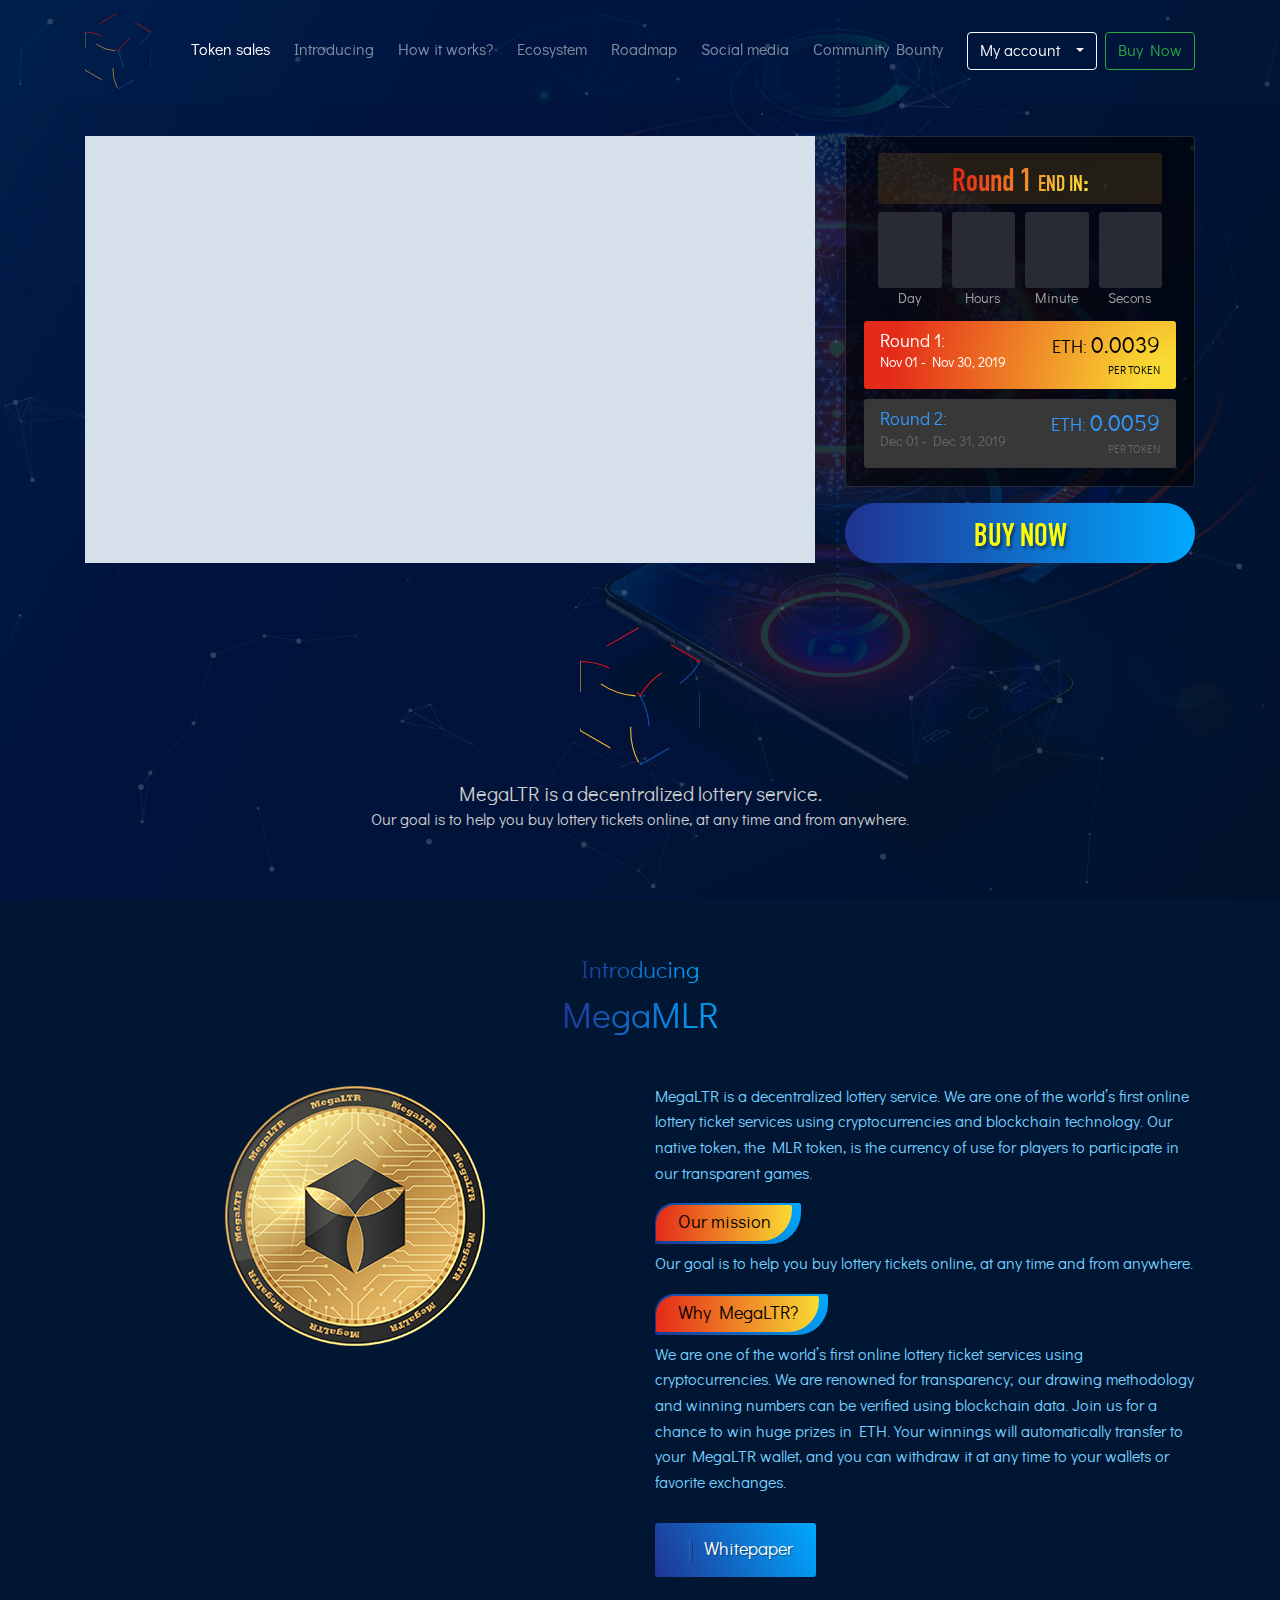
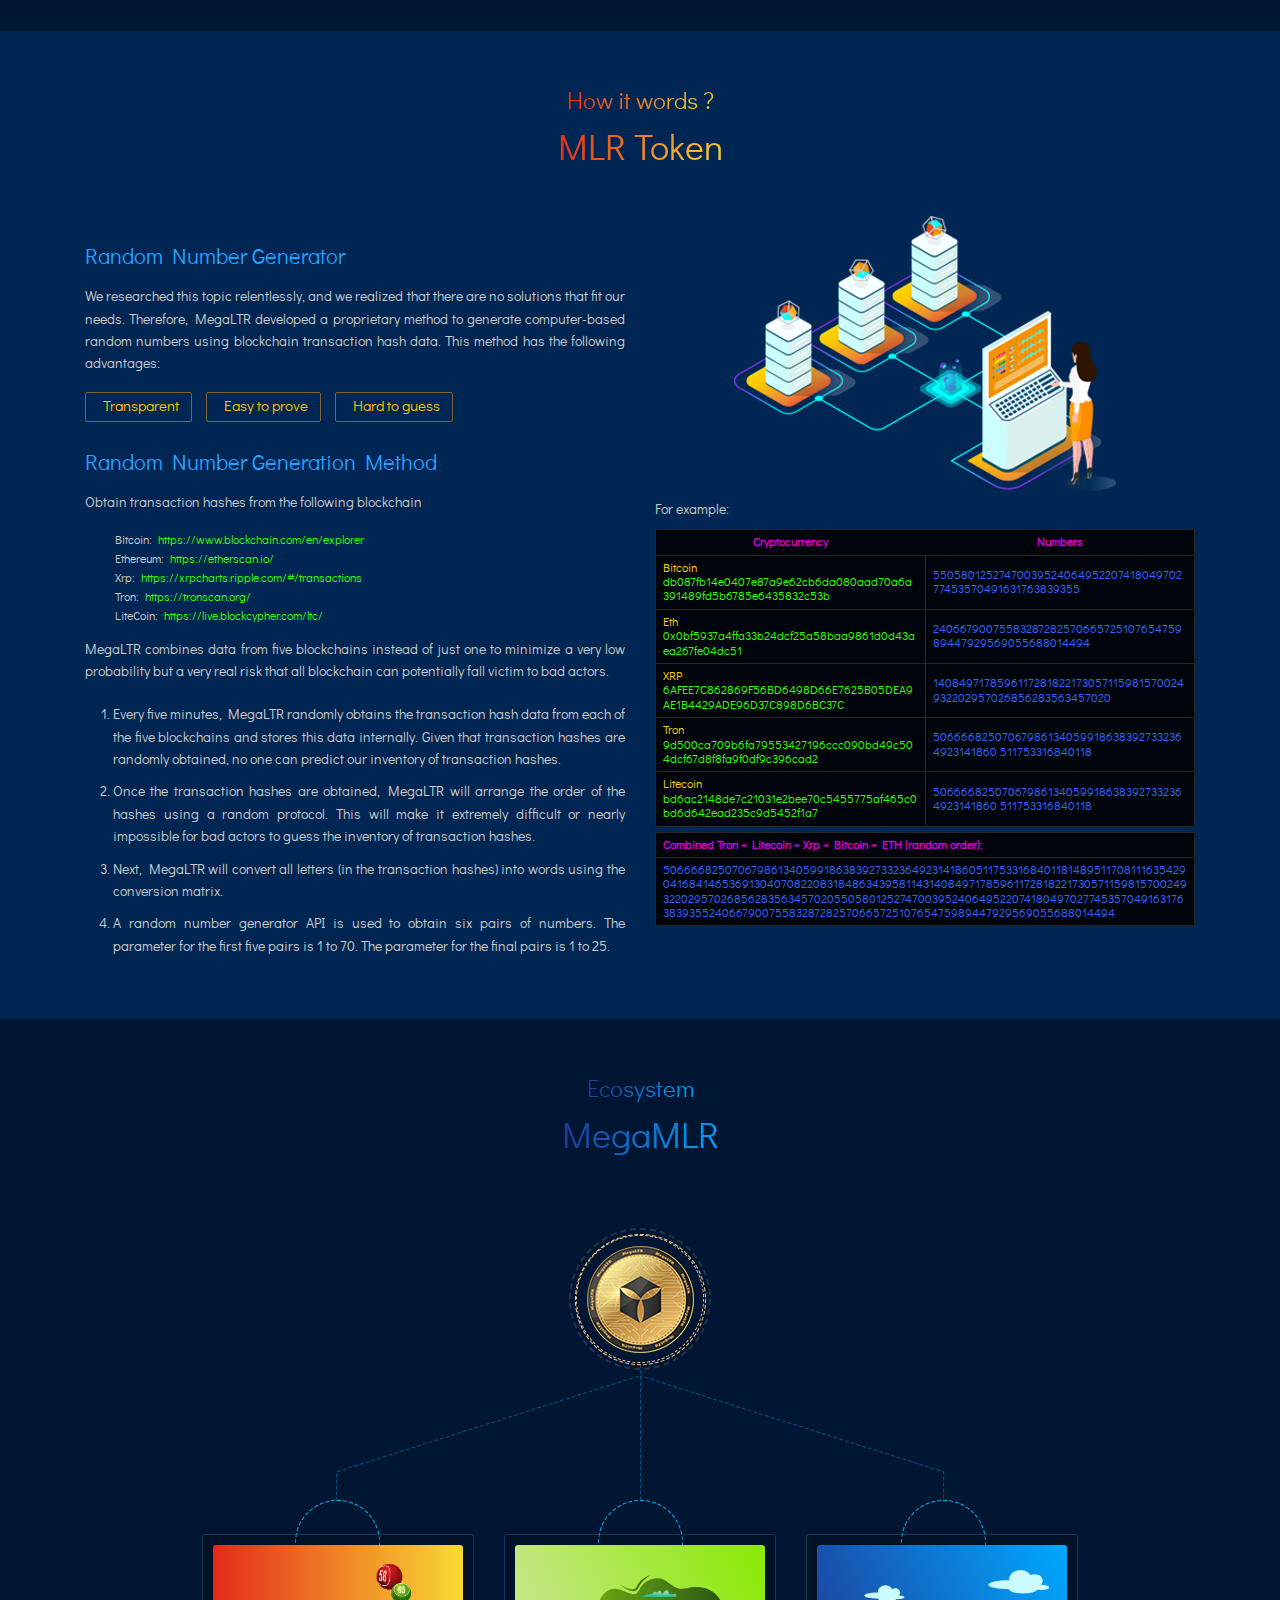
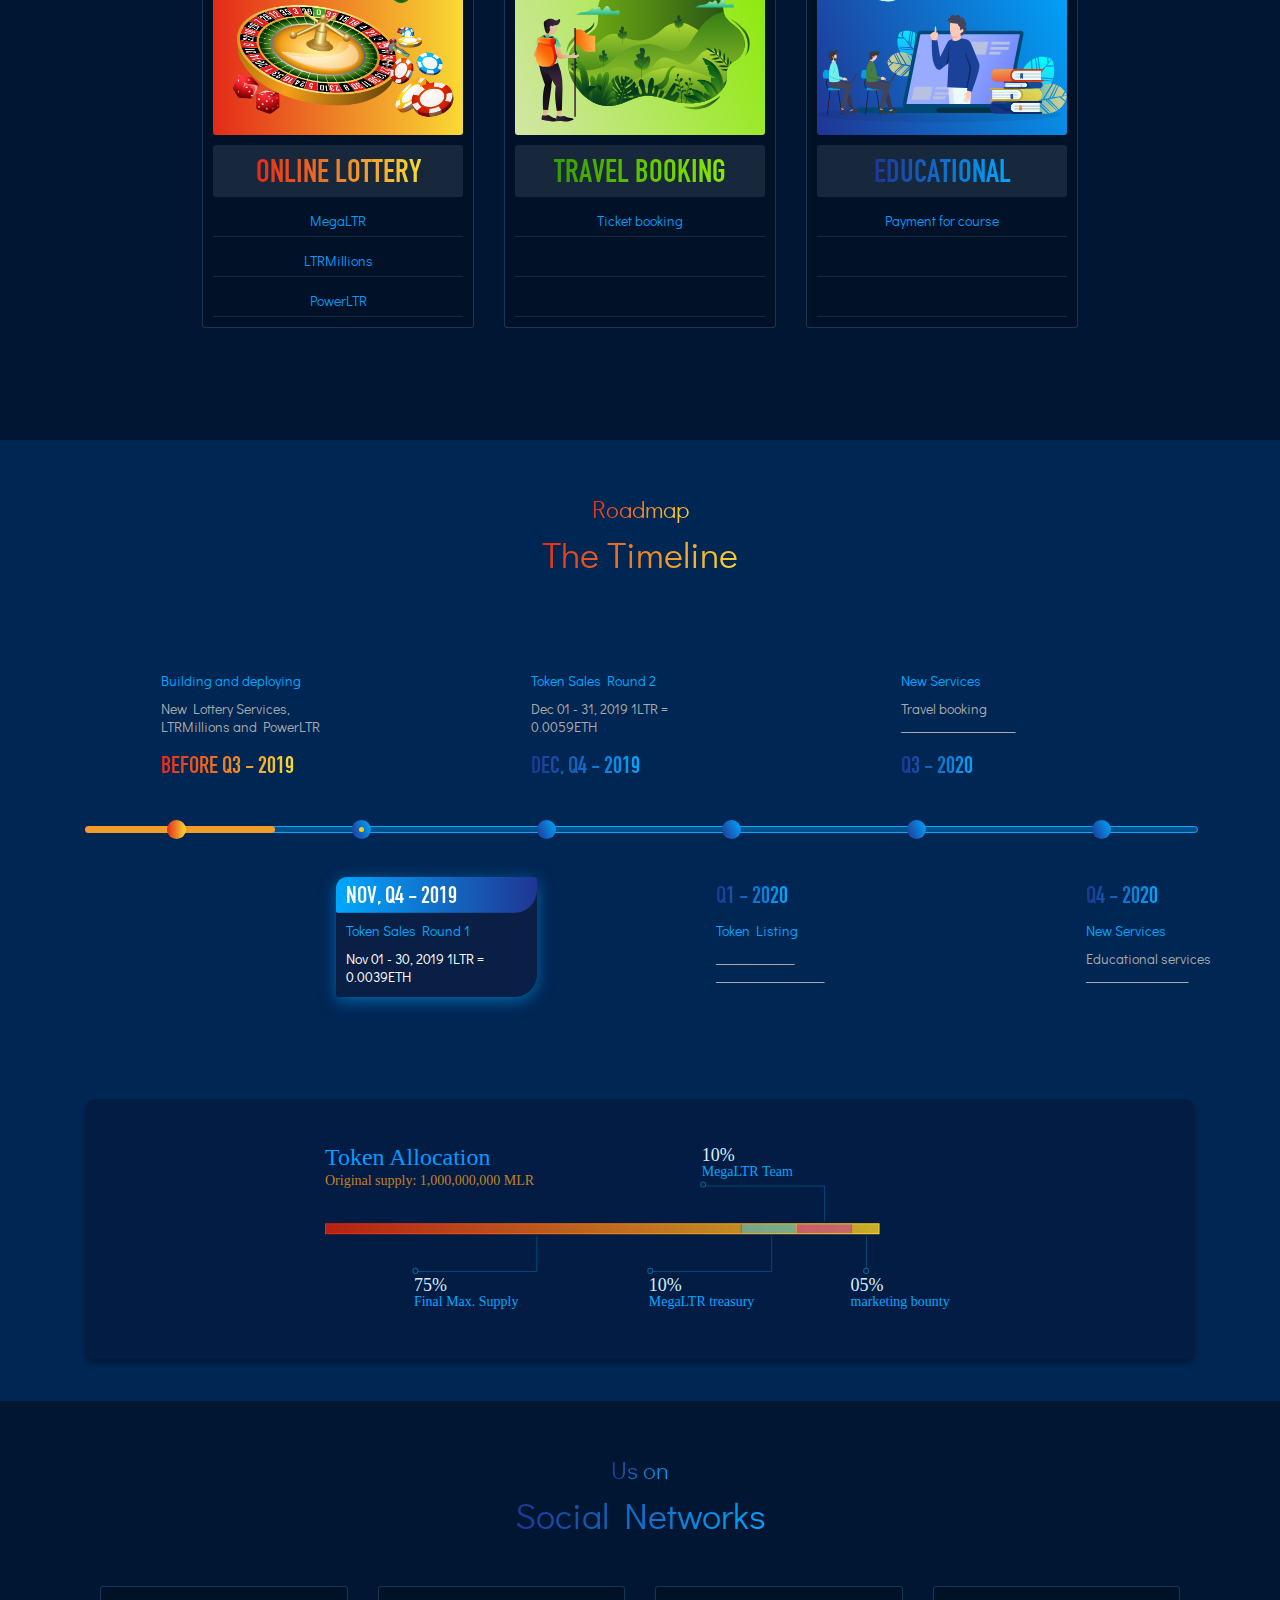
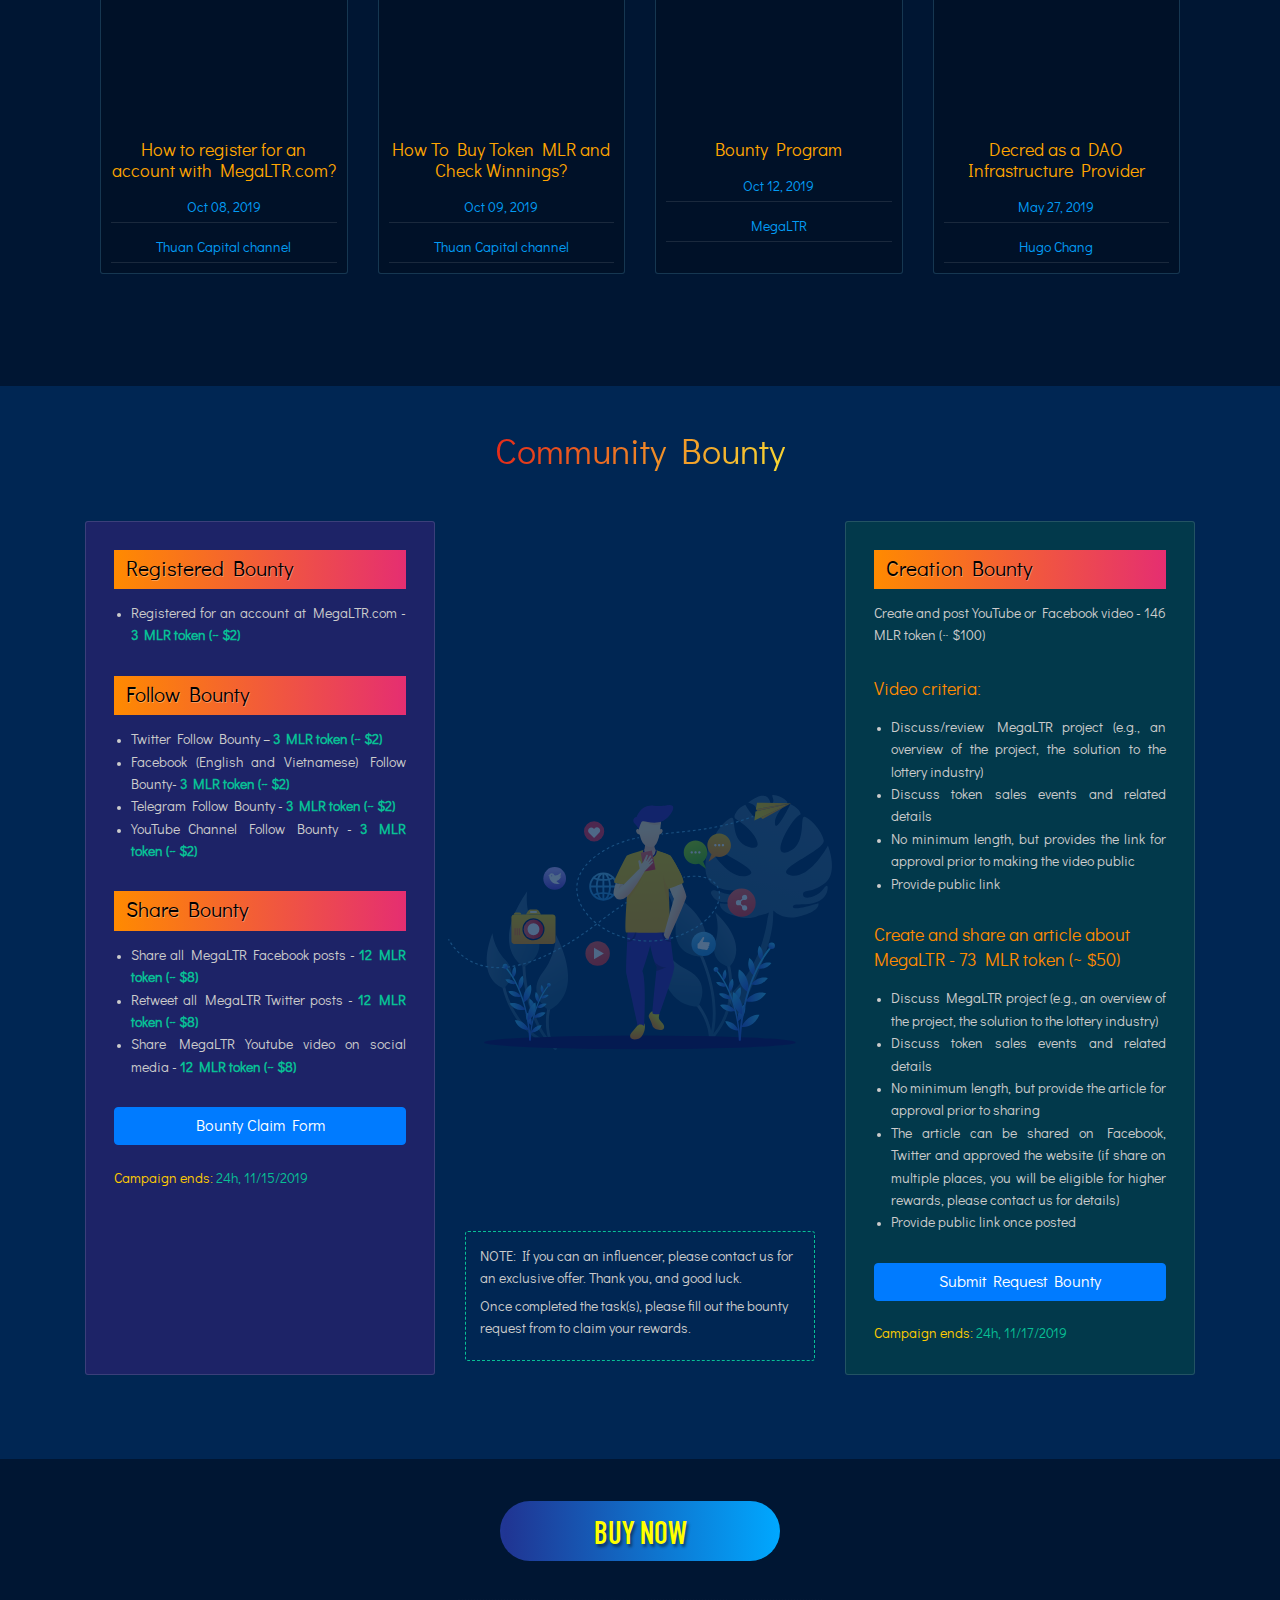
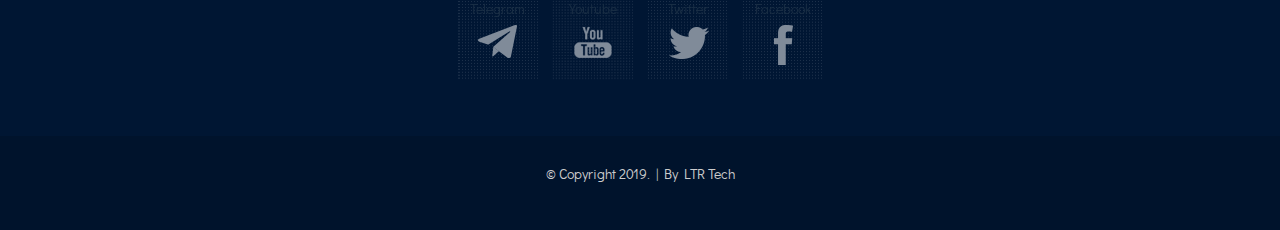
==== index.html @ b5d149dc "add Community Bounty section" ====
<!doctype html>
<html lang="en">
<head>
    <meta charset="utf-8">
    <meta name="viewport" content="width=device-width, initial-scale=1, shrink-to-fit=no">
    <meta name="description" content="">
    <meta name="author" content="Mark Otto, Jacob Thornton, and Bootstrap contributors">
    <title>MegaLTR is a decentralized lottery service</title>
    <!-- Bootstrap core CSS -->
    <link href="./asset/bootstrap/css/bootstrap.min.css" rel="stylesheet">
    <link rel="stylesheet" href="https://cdn.linearicons.com/free/1.0.0/icon-font.min.css">
    <link href="./css/style.css" rel="stylesheet">
</head>
<body>
<nav class="navbar navbar-expand-md navbar-dark fixed-top bg-nav-customer">
    <div class="container">
        <a class="navbar-brand" href="/"><img src="./img/MLR.svg" width="66px" alt="logo mlr"></a>
        <button class="navbar-toggler" type="button" data-toggle="collapse" data-target="#navbarCollapse"
                aria-controls="navbarCollapse" aria-expanded="false" aria-label="Toggle navigation">
            <span class="navbar-toggler-icon"></span>
        </button>
        <div class="collapse navbar-collapse" id="navbarCollapse">
            <ul class="navbar-nav mx-auto">
                <li class="nav-item active">
                    <a class="nav-link" href="#neo1">Token sales</a>
                </li>
                <li class="nav-item">
                    <a class="nav-link" href="#neo2">Introducing</a>
                </li>
                <li class="nav-item">
                    <a class="nav-link" href="#neo3">How it works?</a>
                </li>
                <li class="nav-item">
                    <a class="nav-link" href="#neo4">Ecosystem</a>
                </li>
                <li class="nav-item">
                    <a class="nav-link" href="#neo5">Roadmap</a>
                </li>
                <li class="nav-item">
                    <a class="nav-link" href="#neo6">Social media</a>
                </li>
                <li class="nav-item">
                    <a class="nav-link" href="#neo7">Community Bounty</a>
                </li>
            </ul>
            <div class="form-inline mt-2 mt-md-0">
                <div class="btn-group">
                    <button type="button" class="btn btn-outline-light dropdown-toggle" data-toggle="dropdown"
                            data-display="static" aria-haspopup="true" aria-expanded="false">
                        <span>My account</span><span class="lnr lnr-user ml-2"></span>
                    </button>
                    <div class="dropdown-menu dropdown-menu-lg-right">
                        <a href="#" class="dropdown-item">Withdraw MLR</a>
                        <a href="#" class="dropdown-item">Withdraw ETH</a>
                        <a href="#" class="dropdown-item">My wallet</a>
                        <a href="#" class="dropdown-item">History</a>
                        <a href="#" class="dropdown-item">Reset password</a>
                        <a href="#" class="dropdown-item"><span class="lnr lnr-exit mr-2"></span>Logout</a>
                    </div>
                </div>
                <a class="btn btn-outline-success my-2 my-sm-0 ml-2" href="#">Buy Now</a>
            </div>
        </div>
    </div>
</nav>

<section class="section-main sec-1" id="neo1">
    <div id="particles-js"
         style="display:block; opacity:0.2; position:absolute; top:0; left:0; right:0; bottom:0;width: 100%; height: 100%;">
        <canvas class="particles-js-canvas-el" style="width: 100%; height: 100%;"></canvas>
    </div>
    <div class="container">
        <div class="row">
            <div class="col-12 col-sm-12 col-md-6 col-xl-8">
                <div class="video_play_wrapper">
                    <div class="video_play" id="video_play">
                        <iframe width="100%" height="100%"
                                src="https://www.youtube.com/embed/QaZCP3Sj1Gw?showinfo=0&amp;modestbranding=1&amp;rel=0&amp;disablekb=1&amp;iv_load_policy=3&amp;cc_load_policy=1&amp;autoplay=0&amp;start=0&amp;loop=0&amp;autohide=1"
                                frameborder="0" allowfullscreen="allowfullscreen"></iframe>
                    </div>
                </div>
            </div>
            <div class="col-12 col-sm-12 col-md-6 col-xl-4">
                <div class="countdown-wrap box-br-3 p-2">
                    <div class="mx-4" id="countdown-timeout">
                        <div class="my-2 title-cd text-center box-br-3">
                            <span>Round 1 <small>END IN</small>:</span>
                        </div>
                        <div class="my-2 calendar-wrap">
                            <div>
                                <label><span id="calendar1"></span></label>
                                <span>Day</span>
                            </div>
                            <div>
                                <label><span id="calendar2"></span></label>
                                <span>Hours</span>
                            </div>
                            <div>
                                <label><span id="calendar3"></span></label>
                                <span>Minute</span>
                            </div>
                            <div>
                                <label><span id="calendar4"></span></label>
                                <span>Secons</span>
                            </div>
                        </div>
                    </div>
                    <div class="bit-round bit-round-current">
                        <div class="col">
                            <div>Round 1:</div>
                            <span>Nov 01 - Nov 30, 2019</span>
                        </div>
                        <div class="col text-right">
                            <div>ETH: <big>0.0039</big></div>
                            <small>PER TOKEN</small>
                        </div>
                    </div>
                    <div class="bit-round">
                        <div class="col">
                            <div>Round 2:</div>
                            <span>Dec 01 - Dec 31, 2019</span>
                        </div>
                        <div class="col text-right">
                            <div>ETH: <big>0.0059</big></div>
                            <small>PER TOKEN</small>
                        </div>
                    </div>
                </div>
                <div class="mt-3">
                    <a class="btn-buy-now" href="#"><span>Buy now</span></a>
                </div>
            </div>
        </div>
        <div class="text-center mt-5">
            <img class="my-3" src="./img/MLR-coin.svg" width="120" alt="logo megaLTR">
            <h5>MegaLTR is a decentralized lottery service. </h5>
            <h6>Our goal is to help you buy lottery tickets online, at any time and from anywhere.</h6>
        </div>
    </div>
</section>
<section class="section-main sec-2" id="neo2">
    <div class="container">
        <div class="section-head">
            <h2>
                <small>Introducing</small>
                <br><span>MegaMLR</span></h2>
        </div>
        <div class="row">
            <div class="col-md-6 text-center">
                <img class="tiktoc" src="./img/currency-mlr.png" alt="currency megaltr">
            </div>
            <div class="col-md-6">
                <div class="paragraph">
                    <p>MegaLTR is a decentralized lottery service. We are one of the world’s first online lottery ticket
                        services using cryptocurrencies and blockchain technology. Our native token, the MLR token, is
                        the currency of use for players to participate in our transparent games.</p>
                    <h4 class="title-style"><label><span>Our mission</span></label></h4>
                    <p>Our goal is to help you buy lottery tickets online, at any time and from anywhere.</p>
                    <h4 class="title-style"><label><span>Why MegaLTR?</span></label></h4>
                    <p>We are one of the world’s first online lottery ticket services using cryptocurrencies. We are
                        renowned for transparency; our drawing methodology and winning numbers can be verified using
                        blockchain data.
                        Join us for a chance to win huge prizes in ETH. Your winnings will automatically
                        transfer to your MegaLTR wallet, and you can withdraw it at any time to your wallets or favorite
                        exchanges.</p>
                    <div class="py-4">
                        <a href="#" class="btn-wpp"><span class="lnr lnr-file-empty"></span> <span>Whitepaper</span></a>
                    </div>
                </div>
            </div>
        </div>
    </div>
</section>
<section class="section-main sec-3" id="neo3">
    <div class="container">
        <div class="section-head">
            <h2>
                <small>How it words ?</small>
                <br><span>MLR Token</span></h2>
        </div>
        <div class="row">
            <div class="col-md-6">
                <div class="paragraph2">
                    <h4>Random Number Generator</h4>
                    <p>We researched this topic relentlessly, and we realized that there are no solutions that fit our
                        needs. Therefore, MegaLTR developed a proprietary method to generate computer-based random
                        numbers using blockchain transaction hash data. This method has the following advantages:</p>
                    <ul class="list-style-1">
                        <li><span class="lnr lnr-question-circle"></span> Transparent</li>
                        <li><span class="lnr lnr-question-circle"></span> Easy to prove</li>
                        <li><span class="lnr lnr-question-circle"></span> Hard to guess</li>
                    </ul>
                    <h4>Random Number Generation Method</h4>
                    <p>Obtain transaction hashes from the following blockchain</p>
                    <ul class="list-style-2">
                        <li><span class="lnr lnr-layers"></span> Bitcoin:
                            <a target="_blank" href="https://www.blockchain.com/en/explorer">https://www.blockchain.com/en/explorer</a>
                        </li>
                        <li><span class="lnr lnr-layers"></span> Ethereum:
                            <a target="_blank" href="https://etherscan.io/">https://etherscan.io/</a>
                        </li>
                        <li><span class="lnr lnr-layers"></span> Xrp:
                            <a target="_blank" href="https://xrpcharts.ripple.com/#/transactions">https://xrpcharts.ripple.com/#/transactions</a>
                        </li>
                        <li><span class="lnr lnr-layers"></span> Tron:
                            <a target="_blank" href="https://tronscan.org/">https://tronscan.org/</a>
                        </li>
                        <li><span class="lnr lnr-layers"></span> LiteCoin:
                            <a target="_blank" href="https://live.blockcypher.com/ltc/">https://live.blockcypher.com/ltc/</a>
                        </li>
                    </ul>
                    <p>MegaLTR combines data from five blockchains instead of just one to minimize a very low
                        probability but a very real risk that all blockchain can potentially fall victim to bad
                        actors.</p>
                    <ol class="olist-style-3">
                        <li>Every five minutes, MegaLTR randomly obtains the transaction hash data from each of the five
                            blockchains and stores this data internally. Given that transaction hashes are randomly
                            obtained, no one can predict our inventory of transaction hashes.
                        </li>
                        <li>Once the transaction hashes are obtained, MegaLTR will arrange the order of the hashes using
                            a random protocol. This will make it extremely difficult or nearly impossible for bad actors
                            to guess the inventory of transaction hashes.
                        </li>
                        <li>Next, MegaLTR will convert all letters (in the transaction hashes) into words using the
                            conversion matrix.
                        </li>
                        <li>A random number generator API is used to obtain six pairs of numbers. The parameter for
                            the first five pairs is 1 to 70. The parameter for the final pairs is 1 to 25.
                        </li>
                    </ol>
                </div>
            </div>
            <div class="col-md-6">
                <div class="text-center">
                    <img class="tiktoc" src="./img/vector1.png">
                </div>
                <div class="my-2">For example:</div>
                <table class="table table-bordered table-custom">
                    <thead>
                    <tr>
                        <th class="text-center">Cryptocurrency</th>
                        <th class="text-center">Numbers</th>
                    </tr>
                    </thead>
                    <tbody>
                    <tr>
                        <td class="text-success">
                            <span>Bitcoin</span><br>
                            db087fb14e0407e87a9e62cb6da080aad70a6a391489fd5b6785e6435832c53b
                        </td>
                        <td>
                            5505801252747003952406495220741804970277453570491631763839355
                        </td>
                    </tr>
                    <tr>
                        <td class="text-success">
                            <span>Eth</span><br>
                            0x0bf5937a4ffa33b24dcf25a58baa9861d0d43aea267fe04dc51
                        </td>
                        <td>
                            2406679007558328728257066572510765475989447929569055688014494
                        </td>
                    </tr>
                    <tr>
                        <td class="text-success">
                            <span>XRP</span><br>
                            6AFEE7C862869F56BD6498D66E7625B05DEA9AE1B4429ADE96D37C898D6BC37C
                        </td>
                        <td>
                            1408497178596117281822173057115981570024932202957026856283563457020
                        </td>
                    </tr>
                    <tr>
                        <td class="text-success">
                            <span>Tron</span><br>
                            9d500ca709b6fa79553427196ccc090bd49c504dcf67d8f8fa9f0df9c396cad2
                        </td>
                        <td>
                            506666825070679861340599186383927332364923141860 511753316840118
                        </td>
                    </tr>
                    <tr>
                        <td class="text-success">
                            <span>Litecoin</span><br>
                            bd6ac2148de7c21031e2bee70c5455775af465c0bd6d642ead235c9d5452f1a7
                        </td>
                        <td>
                            506666825070679861340599186383927332364923141860 511753316840118
                        </td>
                    </tr>
                    </tbody>
                </table>
                <table class="table table-bordered table-custom">
                    <thead>
                    <tr>
                        <th scope="col">Combined Tron + Litecoin + Xrp + Bitcoin + ETH (random order):</th>
                    </tr>
                    </thead>
                    <tbody>
                    <tr>
                        <td>
                            [base64]
                        </td>
                    </tr>
                    </tbody>
                </table>
            </div>
        </div>
    </div>
</section>
<section class="section-main sec-4" id="neo4">
    <div class="container">
        <div class="section-head">
            <h2>
                <small>Ecosystem</small>
                <br><span>MegaMLR</span></h2>
        </div>
        <div class="ecosystem">
            <div class="currency">
                <img src="./img/currency-mlr2.png">
            </div>
            <div class="ecosystem-wrap">
                <div class="ecosystem-item">
                    <div class="ecosystem-thumb">
                        <a href="#" class="ecosystem-thumb-cont eco-lottery">
                            <img src="img/eco-lottery.png" alt="Online Lottery">
                        </a>
                    </div>
                    <div>
                        <h3 class="text-g-color text-g-color-1"><span>Online Lottery</span></h3>
                        <ul>
                            <li>MegaLTR</li>
                            <li>LTRMillions</li>
                            <li>PowerLTR</li>
                        </ul>
                    </div>
                </div>
                <div class="ecosystem-item">
                    <div class="ecosystem-thumb">
                        <a href="#" class="ecosystem-thumb-cont eco-travel">
                            <img src="img/eco-travel.svg" alt="Travel booking">
                        </a>
                    </div>
                    <div>
                        <h3 class="text-g-color text-g-color-2"><span>Travel booking</span></h3>
                        <ul>
                            <li>Ticket booking</li>
                            <li></li>
                            <li></li>
                        </ul>
                    </div>
                </div>
                <div class="ecosystem-item">
                    <div class="ecosystem-thumb">
                        <a href="#" class="ecosystem-thumb-cont eco-education">
                            <img src="img/eco-education.svg" alt="Educational">
                        </a>
                    </div>
                    <div>
                        <h3 class="text-g-color text-g-color-3"><span>Educational</span></h3>
                        <ul>
                            <li>Payment for course</li>
                            <li></li>
                            <li></li>
                        </ul>
                    </div>
                </div>
            </div>
        </div>
    </div>
</section>
<section class="section-main sec-5" id="neo5">
    <div class="container">
        <div class="section-head">
            <h2>
                <small>Roadmap</small>
                <br><span>The Timeline</span></h2>
        </div>
        <div class="roadmap">
            <ul class="node-list">
                <li>
                    <span class="node"></span>
                    <div class="node-wrap">
                        <h3><span>Before Q3 - 2019</span></h3>
                        <div class="node-cont">
                            <label>Building and deploying</label>
                            <p>New Lottery Services, LTRMillions and PowerLTR</p>
                        </div>
                    </div>
                </li>
                <li class="act notyet">
                    <span class="node"></span>
                    <div class="node-wrap">
                        <h3><span>Nov, Q4 - 2019</span></h3>
                        <div class="node-cont">
                            <label>Token Sales Round 1</label>
                            <p>Nov 01 - 30, 2019 1LTR = 0.0039ETH</p>
                        </div>
                    </div>
                </li>
                <li class="notyet">
                    <span class="node"></span>
                    <div class="node-wrap">
                        <h3><span>Dec, Q4 - 2019</span></h3>
                        <div class="node-cont">
                            <label>Token Sales Round 2</label>
                            <p>Dec 01 - 31, 2019 1LTR = 0.0059ETH</p>
                        </div>
                    </div>
                </li>
                <li class="notyet">
                    <span class="node"></span>
                    <div class="node-wrap">
                        <h3><span>Q1 - 2020</span></h3>
                        <div class="node-cont">
                            <label>Token Listing</label>
                            <p>_____________ __________________</p>
                        </div>
                    </div>
                </li>
                <li class="notyet">
                    <span class="node"></span>
                    <div class="node-wrap">
                        <h3><span>Q3 - 2020</span></h3>
                        <div class="node-cont">
                            <label>New Services</label>
                            <p>Travel booking ___________________</p>
                        </div>
                    </div>
                </li>
                <li class="notyet">
                    <span class="node"></span>
                    <div class="node-wrap">
                        <h3><span>Q4 - 2020</span></h3>
                        <div class="node-cont">
                            <label>New Services</label>
                            <p>Educational services _________________</p>
                        </div>
                    </div>
                </li>
            </ul>
        </div>
        <div class="mt-3 pt-5 text-center">
            <div class="allocation p-5">
                <img src="./img/allocation.svg">
            </div>
        </div>
    </div>
</section>
<section class="section-main sec-6" id="neo6">
    <div class="container">
        <div class="section-head">
            <h2>
                <small>Us on</small>
                <br><span>Social Networks</span></h2>
        </div>
        <div class="ecosystem news">
            <div class="ecosystem-wrap">
                <div class="ecosystem-item">
                    <div class="ecosystem-thumb">
                        <a href="https://www.youtube.com/watch?v=REEWJyVZoH0" class="ecosystem-thumb-cont"
                           style="background-image: url(https://img.youtube.com/vi/REEWJyVZoH0/hqdefault.jpg)"></a>
                    </div>
                    <div>
                        <h4><a href="#">How to register for an account with MegaLTR.com?</a></h4>
                        <ul>
                            <li>Oct 08, 2019</li>
                            <li>Thuan Capital channel</li>
                        </ul>
                    </div>
                </div>
                <div class="ecosystem-item">
                    <div class="ecosystem-thumb">
                        <a href="https://www.youtube.com/watch?v=ljNTrZzv1Vo" class="ecosystem-thumb-cont"
                           style="background-image: url(https://img.youtube.com/vi/ljNTrZzv1Vo/hqdefault.jpg)"></a>
                    </div>
                    <div>
                        <h4><a href="#">How To Buy Token MLR and Check Winnings?</a></h4>
                        <ul>
                            <li>Oct 09, 2019</li>
                            <li>Thuan Capital channel</li>
                        </ul>
                    </div>
                </div>
                <div class="ecosystem-item">
                    <div class="ecosystem-thumb">
                        <a href="#" class="ecosystem-thumb-cont"
                           style="background-image: url(https://miro.medium.com/max/800/1*d0T1st1rqLUW4ngsQJlymQ.png)"></a>
                    </div>
                    <div>
                        <h4><a href="#">Bounty Program</a></h4>
                        <ul>
                            <li>Oct 12, 2019</li>
                            <li>MegaLTR</li>
                        </ul>
                    </div>
                </div>
                <div class="ecosystem-item">
                    <div class="ecosystem-thumb">
                        <a href="#" class="ecosystem-thumb-cont"
                           style="background-image: url(https://miro.medium.com/max/900/1*Hq3l9zKHuHdEkt4-yTFQtQ.jpeg)"></a>
                    </div>
                    <div>
                        <h4><a href="#">Decred as a DAO Infrastructure Provider</a></h4>
                        <ul>
                            <li>May 27, 2019</li>
                            <li>Hugo Chang</li>
                        </ul>
                    </div>
                </div>
            </div>
        </div>
    </div>
</section>
<section class="section-main sec-7" id="neo7">
    <div class="container">
        <div class="section-head">
            <h2><span>Community Bounty</span></h2>
        </div>
        <div class="bounty">
            <div class="row">
                <div class="col-md-4">
                    <div class="bounty-item bounty-item1">
                        <h4>Registered Bounty</h4>
                        <ul>
                            <li>Registered for an account at MegaLTR.com - <span>3 MLR token (~ $2)</span></li>
                        </ul>
                        <h4>Follow Bounty</h4>
                        <ul>
                            <li>Twitter Follow Bounty – <span>3 MLR token (~ $2)</span></li>
                            <li>Facebook (English and Vietnamese) Follow Bounty- <span>3 MLR token (~ $2)</span></li>
                            <li>Telegram Follow Bounty - <span>3 MLR token (~ $2)</span></li>
                            <li>YouTube Channel Follow Bounty - <span>3 MLR token (~ $2)</span></li>
                        </ul>
                        <h4>Share Bounty</h4>
                        <ul>
                            <li>Share all MegaLTR Facebook posts - <span>12 MLR token (~ $8)</span></li>
                            <li>Retweet all MegaLTR Twitter posts - <span>12 MLR token (~ $8)</span></li>
                            <li>Share MegaLTR Youtube video on social media - <span>12 MLR token (~ $8)</span></li>
                        </ul>
                        <a class="btn btn-block btn-primary" href="#">Bounty Claim Form</a>
                        <div class="campaign-ends">
                            <span class="lnr lnr-clock"></span> Campaign ends: <span>24h, 11/15/2019</span>
                        </div>
                    </div>
                </div>
                <div class="col-md-4 bounty-note">
                    <div>
                        <p>NOTE: If you can an influencer, please contact us for an exclusive offer. Thank you, and good
                            luck.</p>
                        <p>Once completed the task(s), please fill out the bounty request from to claim your
                            rewards.</p>
                    </div>
                </div>
                <div class="col-md-4">
                    <div class="bounty-item bounty-item2">
                        <h4>Creation Bounty</h4>
                        <p>Create and post YouTube or Facebook video - <span>146 MLR token (~ $100)</span></p>
                        <h5>Video criteria:</h5>
                        <ul>
                            <li>Discuss/review MegaLTR project (e.g., an overview of the project, the solution to the
                                lottery industry)
                            </li>
                            <li>Discuss token sales events and related details</li>
                            <li>No minimum length, but provides the link for approval prior to making the video public
                            </li>
                            <li>Provide public link</li>
                        </ul>
                        <h5>Create and share an article about MegaLTR - <span>73 MLR token (~ $50)</span></h5>
                        <ul>
                            <li>Discuss MegaLTR project (e.g., an overview of the project, the solution to the lottery
                                industry)
                            </li>
                            <li>Discuss token sales events and related details</li>
                            <li>No minimum length, but provide the article for approval prior to sharing</li>
                            <li>The article can be shared on Facebook, Twitter and approved the website (if share on
                                multiple places, you will be eligible for higher rewards, please contact us for details)
                            </li>
                            <li>Provide public link once posted</li>
                        </ul>
                        <a class="btn btn-block btn-primary" href="#">Submit Request Bounty</a>
                        <div class="campaign-ends">
                            <span class="lnr lnr-clock"></span> Campaign ends: <span>24h, 11/17/2019</span>
                        </div>
                    </div>
                </div>
            </div>
        </div>
    </div>
</section>

<footer>
    <div class="footer text-center">
        <div class="container">
            <a class="btn-buy-now tiktoc" href="#"><span>Buy now</span></a>
            <ul class="social mt-4">
                <li><a target="_blank" href="https://t.me/MegaltrEnglish" class="social-telegram">Telegram</a></li>
                <li><a target="_blank"
                       href="https://www.youtube.com/channel/UCfHdI0iz38aEnz-XQSppzxA?view_as=subscriber"
                       class="social-youtube">Youtube</a></li>
                <li><a target="_blank" href="https://twitter.com/MegaLTR" class="social-twitter">Twitter</a></li>
                <li><a target="_blank" href="https://www.facebook.com/groups/372822923393430/" class="social-facebook">Facebook</a>
                </li>
                <!--<li><a target="_blank" href="#" class="social-medium">Medium</a></li>-->
            </ul>
        </div>
    </div>
    <div class="copyright text-center">
        <p>© Copyright 2019. | By LTR Tech</p>
    </div>
</footer>
<script src="./js/jquery-3.1.0.js"></script>
<script src="./asset/bootstrap/js/bootstrap.min.js"></script>
<script src="./js/particles.js"></script>
<script src="./js/app.js"></script>

<script type="text/javascript">
    var countDownDate = new Date("Nov 01, 2019 0:0:0").getTime();
    var x = setInterval(function () {
        var now = new Date().getTime();
        var distance = countDownDate - now;
        var days = Math.floor(distance / (1000 * 60 * 60 * 24));
        var hours = Math.floor((distance % (1000 * 60 * 60 * 24)) / (1000 * 60 * 60));
        var minutes = Math.floor((distance % (1000 * 60 * 60)) / (1000 * 60));
        var seconds = Math.floor((distance % (1000 * 60)) / 1000);
        document.getElementById("calendar1").innerHTML = days;
        document.getElementById("calendar2").innerHTML = hours;
        document.getElementById("calendar3").innerHTML = minutes;
        document.getElementById("calendar4").innerHTML = seconds;
        var forSale = '<div class="my-3 title-cd text-center box-br-3"><span>BEING SOLD</span></div>';
        if (distance < 0) {
            clearInterval(x);
            document.getElementById("countdown-timeout").innerHTML = forSale;
        }
    }, 1000);
</script>

</body>
</html>
---- css/style.css ----
@charset "utf-8";
/* ––––––––––––––––––––––––––––––––––––––––––––– */
/* ––––––––––––––>>> TYPOGRAPHY  <<<–––––––––––– */
/* ––––––––––––––––––––––––––––––––––––––––––––– */
html {
    margin: 0;
    padding: 0;
}

body {
    font-family: 'didact', sans-serif;
    font-size: 14px;
    line-height: 1.6;
    background-color: #001633;
    color: #ccc;
    font-weight: normal;
    position: relative;
    padding: 0;
    width: 100%;
    min-height: 100vh;
    overflow-x: hidden;
    -webkit-overflow-scrolling: touch;
    -moz-overflow-scrolling: touch;
    -ms-overflow-scrolling: touch;
    -o-overflow-scrolling: touch;
    overflow-scrolling: touch;
    -webkit-font-kerning: auto;
    -moz-font-kerning: auto;
    font-kerning: auto;
    -o-font-kerning: auto;
}

body.preloader-active {
    overflow-y: hidden;
    -ms-touch-action: none;
}

.no-js body.preloader-active {
    overflow-y: auto;
    -ms-touch-action: auto;
}

* {
    font-family: inherit;
}

/* Bugfix: IE 10 Windows 8 and Windows Phone8 */
@-ms-viewport {
    width: device-width;
}

@-o-viewport {
    width: device-width;
}

@viewport {
    width: device-width;
}

body,
input,
textarea {
    text-rendering: optimizeLegibility;
    -webkit-font-smoothing: antialiased;
    -moz-osx-font-smoothing: grayscale;
}

::selection {
    background-color: #000;
    color: #fff;
    text-shadow: none;
}

::-moz-selection {
    background-color: #000;
    color: #fff;
    text-shadow: none;
}

::-webkit-selection {
    background-color: #000;
    color: #fff;
    text-shadow: none;
}

*,
*:focus,
*:active,
a:link,
a:hover,
a:visited {
    text-decoration: none;
    outline: none !important;
    outline-offset: 0 !important;
}

a {
    color: #314555;
}

a:hover,
a:focus {
    color: #f9da33;
    text-decoration: none;
}

a,
button,
[role="button"],
input[type="button"],
input[type="submit"],
input[type="reset"] {
    cursor: pointer;
}

a,
button,
.btn,
.form-control {
    text-decoration: none;
    -webkit-transition: all 400ms linear 0ms;
    -ms-transition: all 400ms linear 0ms;
    -o-transition: all 400ms linear 0ms;
    transition: all 400ms linear 0ms;
}

select,
button,
[role="button"],
input[type="button"],
input[type="submit"],
input[type="reset"] {
    -webkit-user-select: none;
    -moz-user-select: none;
    -ms-user-select: none;
    user-select: none;
}

/* Remove chrome yellow autofill */
input:-webkit-autofill {
    -webkit-box-shadow: 0 0 0px 1000px #f7f7f7 inset;
}

/* Rurn off number spinners */
input[type="number"]::-webkit-inner-spin-button,
input[type="number"]::-webkit-outer-spin-button {
    -webkit-appearance: none;
    -moz-appearance: none;
    appearance: none;
    margin: 0;
}

/* Reset search styling */
input[type="search"] {
    outline: 0;
}

h1,
h2,
h3,
h4,
h5,
h6,
.h1,
.h2,
.h3,
.h4,
.h5,
.h6 {
    display: block;
    line-height: 1.4;
    font-weight: normal;
    margin: 0;
    text-rendering: optimizeLegibility;
}

ul,
ol {
    padding: 0;
    margin: 0;
    list-style: none;
}

img {
    display: inline-block;
    max-width: 100%;
    height: auto;
    -ms-interpolation-mode: bicubic;
    -webkit-user-select: none;
    -moz-user-select: none;
    -ms-user-select: none;
    user-select: none;
}

img::selection,
img::-webkit-selection,
img::-moz-selection {
    background: transparent;
}

figure {
    display: block;
    padding: 0;
    margin: 0;
    overflow: hidden;
    position: relative;
}

iframe {
    border: none;
}

video,
audio {
    width: 100%;
    height: auto;
}

section {
    position: relative;
}

label {
    font-weight: normal;
}

.panel {
    margin: 0;
}

::selection {
    background: transparent;
    color: #ffc;
    text-shadow: none;
}

/*=============================================*/
/*==================**********=================*/
/*=============================================*/


@font-face {
    font-family: 'DIN';
    src: url("fonts/DIN.woff") format("woff"), url("fonts/DIN.woff2") format("woff2");
}

@font-face {
    font-family: 'didact';
    src: url("fonts/didact.woff") format("woff"), url("fonts/didact.woff2") format("woff2");
}

.navbar-brand img {
    max-width: 100px;
    transition-duration: 0.3s;
}

.text-gradient-1 {
    background: radial-gradient(circle farthest-corner at right bottom, #f9da33 10%, #e42a19 90%);
    -webkit-background-clip: text;
    -webkit-text-fill-color: transparent;
}

.bg-nav-customer {
    background-color: #00265420;
}

.bg-nav-ontop {
    background-color: #002654ee;
}

.bg-nav-ontop .navbar-brand img {
    max-height: 42px;
}

.navbar-nav {
    font-size: 16px;
}

.nav-link {
    padding-left: 0.75em !important;
    padding-right: 0.75em !important;
}

.section-main {
    padding: 3em 0;
}

.section-main:nth-child(2n+0) {
    background-color: #007bff29;
}

.sec-1 {
    padding-top: 110px;
    position: relative;
    min-height: 100vh;
    display: flex;
    justify-content: center;
    align-items: center;
    background-image: url("../img/bg-sec-1.jpg");
    background-attachment: fixed;
    background-position: center;
    background-size: cover;
}

.sec-2 {
    background: url("../img/bg-sec-2.jpg") center no-repeat fixed;
    background-size: cover;
}

.sec-4 {
    background: url("../img/bg-sec-4.jpg") center bottom no-repeat fixed;
    background-size: cover;
}

.sec-5 {
    background: url("../img/bg-sec-5.jpg") center bottom no-repeat fixed;
    background-size: cover;
}

.video_play_wrapper {
    display: block;
    position: relative;
    height: 100%;
    overflow: hidden;
}

.video_play_wrapper .video_play {
    display: block;
    position: absolute;
    top: 0;
    left: 0;
    right: 0;
    bottom: 0;
    background-color: #d6e0ea;
}

.video_play_wrapper:after {
    display: block;
    height: 0;
    width: 100%;
    margin-top: 56.25%;
    content: '';
}

.countdown-wrap {
    background-color: #00000099;
    /*height: 100%;*/
    border: 1px solid #fff2;
}

.box-br-3 {
    border-radius: 3px;
}

.title-cd {
    background-color: #a8751833;
    font-family: 'DIN';
    font-size: 32px;
}

.title-cd span {
    background: radial-gradient(circle farthest-corner at right bottom, #f9da33 10%, #e42a19 90%);
    -webkit-background-clip: text;
    -webkit-text-fill-color: transparent;
}

.title-cd span small {
    font-size: 0.7em;
}

.calendar-wrap {
    display: flex;
    margin-left: -5px;
    margin-right: -5px;
}

.calendar-wrap > div {
    flex: 1;
    text-align: center;
    padding: 0 5px;
}

.calendar-wrap > div label {
    display: block;
    width: 100%;
    height: 76px;
    line-height: 76px;
    text-align: center;
    border-radius: 3px;
    margin: 0;
    background-color: #282a34;
    color: #a17420;
    font-family: 'DIN';
    text-shadow: 2px 3px 3px #0007;
}

.calendar-wrap > div label span {
    font-size: 46px;
    background: radial-gradient(circle farthest-corner at right bottom, #f9da33 0%, #e42a19 100%);
    -webkit-background-clip: text;
    -webkit-text-fill-color: transparent;
}

.calendar-wrap > div span {
    width: 100%;
    color: #a3a3a3;
    font-size: 14px;
}

.bit-round {
    color: #666666;
    background-color: #383838;
    border-radius: 3px;
    padding: 10px 16px;
    line-height: 1.3;
    margin: 10px;
    display: flex;
}

.bit-round .col {
    padding: 0;
}

.bit-round .col div {
    color: #3399ff;
    font-size: 18px;
}

.bit-round big {
    font-size: 1.3em;
}

.bit-round.bit-round-current {
    color: #fff !important;
    background: radial-gradient(circle farthest-corner at right bottom, #f9da33 10%, #e42a19 90%);
}

.bit-round.bit-round-current div {
    color: #fff !important;
}

.bit-round.bit-round-current .text-right div {
    color: #000 !important;
}

.bit-round.bit-round-current .text-right {
    color: #000 !important;
}

.btn-buy-now {
    text-transform: uppercase;
    line-height: 60px;
    border-radius: 30px;
    display: block;
    font-size: 32px;
    color: #ff0;
    font-family: 'DIN';
    text-shadow: 2px 3px 3px #0007;
    text-align: center;
    transition: all .4s;
    background-image: linear-gradient(90deg, rgb(0, 168, 255) 0, rgb(32, 53, 147) 51%, rgb(0, 168, 255) 100%) !important;
    background-size: 200% auto;
    background-position: right center;
}

.btn-buy-now:hover {
    background-position: left center;
}

.section-head {
    padding-bottom: 3em;
    text-align: center;
}

.section-head h2 {
    font-size: 36px;
    color: #203593;
}

.section-head h2 * {
    background: radial-gradient(circle farthest-corner at right bottom, #00a8ff 0%, #203593 100%);
    -webkit-background-clip: text;
    -webkit-text-fill-color: transparent;
}

.section-head h2 span {
}

.section-head h2 small {
    text-align: center;
    font-size: 24px;
}

.section-main:nth-child(2n+0) .section-head h2 * {
    background: radial-gradient(circle farthest-corner at right bottom, #f9da33 0%, #e42a19 100%);
    -webkit-background-clip: text;
    -webkit-text-fill-color: transparent;
}

.paragraph {
    font-size: 16px;
    color: #77d0ff;
}

.paragraph title-style {
}

.title-style label {
    border-radius: 19px 2px 31px 2px;
    padding: 2px 9px 3px 1px;
    background-image: -moz-linear-gradient(24deg, rgb(32, 53, 147) 0%, rgb(0, 168, 255) 100%);
    background-image: -webkit-linear-gradient(24deg, rgb(32, 53, 147) 0%, rgb(0, 168, 255) 100%);
    background-image: -ms-linear-gradient(24deg, rgb(32, 53, 147) 0%, rgb(0, 168, 255) 100%);
}

.title-style label span {
    border-radius: 19px 2px 31px 2px;
    height: 36px;
    line-height: 36px;
    padding: 0 1.2em;
    font-size: 18px;
    color: #000;
    display: inline-block;
    background-image: -moz-linear-gradient(0deg, rgb(228, 42, 25) 0%, rgb(249, 218, 51) 100%);
    background-image: -webkit-linear-gradient(0deg, rgb(228, 42, 25) 0%, rgb(249, 218, 51) 100%);
    background-image: -ms-linear-gradient(0deg, rgb(228, 42, 25) 0%, rgb(249, 218, 51) 100%);
}

.btn-wpp {
    border-radius: 3px;
    padding: 1em 0.6em;
    color: #fff;
    font-size: 18px;
    text-shadow: 1px 1px 1px rgba(0, 0, 0, 0.4);
    background-image: -moz-linear-gradient(24deg, rgb(32, 53, 147) 0%, rgb(0, 168, 255) 100%);
    background-image: -webkit-linear-gradient(24deg, rgb(32, 53, 147) 0%, rgb(0, 168, 255) 100%);
    background-image: -ms-linear-gradient(24deg, rgb(32, 53, 147) 0%, rgb(0, 168, 255) 100%);
}

.btn-wpp span {
    margin: 0 -2px;
    padding: 2px 14px;
    border-left: 1px solid rgba(255, 255, 255, 0.1);
}

.btn-wpp span.lnr {
    border-left: none;
    border-right: 1px solid rgba(0, 0, 0, 0.2);
    top: 3px;
    position: relative;
}

.paragraph2 {
    color: #cccccc;
    text-align: justify;
}

.paragraph2 h4 {
    color: #26a1ff;
    font-size: 22px;
    margin: 1.2em 0 0.6em;
}

.list-style-1 {
    display: flex;
    justify-content: left;
    margin: 0 -7px;
}

.list-style-1 li {
    color: #fcc106;
    padding: 2px 12px;
    margin: 0 7px;
    font-size: 15px;
    border-radius: 2px;
    border: 1px solid #f7941d88;
}

.list-style-1 li:hover {
    border-color: #f7941d;
    color: #ff0;
}

.list-style-1 .lnr {
    top: 2px;
    margin-right: 5px;
    position: relative;
}

.list-style-2 {
    padding-left: 2em;
    margin: 1em 0;
    font-size: 12px;
}

.list-style-2 li .lnr,
.list-style-2 li a {
    color: #33ff00;
    padding: 0 3px;
}

.list-style-2 li:hover .lnr,
.list-style-2 li:hover a {
    color: red;
}

.olist-style-3 {
    padding-left: 2em;
    margin: 1em 0;
    list-style: decimal;
}

.olist-style-3 li {
    padding: 5px 0;
}

.table-custom {
    max-width: 100%;
    color: #3366ff;
    font-size: 12px;
    background: #000d;
    margin-bottom: 5px;
}

.table-custom th {
    color: #cc00cc;
}

.table-custom td.text-success {
    color: #33ff00 !important;
}

.table-custom td span {
    color: #ffcc00;
}

.table-bordered,
.table-custom td,
.table-custom th {
    border-color: #252525;
    text-align: left;
    padding: 5px 7px;
    word-break: break-all;
    line-height: 1.2;
    vertical-align: inherit;
}

.table thead th {
    border: none;
}

/*ecosystem*/
.ecosystem {
    background: url("../img/system.svg") no-repeat center top;
}

.currency {
    align-items: center;
    justify-content: space-around;
    width: 130px;
    height: 130px;
    border-radius: 50%;
    border: 1px dashed transparent;
    display: flex;
    margin: 30px auto;
    position: relative;
}

.currency:after {
    top: 0;
    left: 0;
    right: 0;
    bottom: 0;
    border-radius: 50%;
    border: 1px dashed #fdc689;
    display: block;
    position: absolute;
    content: '';
    animation-duration: 16s;
    -webkit-animation-duration: 16s;
    animation-name: wiggle;
    -webkit-animation-name: wiggle;
    animation-iteration-count: infinite;
    -webkit-animation-iteration-count: infinite;
    animation-fill-mode: forwards;
    animation-timing-function: linear;
    -webkit-animation-timing-function: linear;
    animation-direction: reverse;
}

.currency:before {
    top: -7px;
    left: -7px;
    right: -7px;
    bottom: -7px;
    border-radius: 50%;
    border: 2px dashed #ffa2;
    display: block;
    position: absolute;
    content: '';
    animation-duration: 25s;
    -webkit-animation-duration: 25s;
    animation-name: wiggle;
    -webkit-animation-name: wiggle;
    animation-iteration-count: infinite;
    -webkit-animation-iteration-count: infinite;
    animation-fill-mode: forwards;
    animation-timing-function: linear;
    -webkit-animation-timing-function: linear;
}

.currency img {
    transform: scale(1);
    transition-duration: 0.3s;
}

.currency:hover img {
    transform: scale(1.05);
    filter: brightness(1.2);
}


@keyframes wiggle {
    from {
        transform: rotate(0);
        -webkit-transform: rotate(0);
    }
    to {
        transform: rotate(360deg);
        -webkit-transform: rotate(360deg);
    }
}

@-webkit-keyframes wiggle {
    from {
        transform: rotate(0);
        -webkit-transform: rotate(0);
    }
    to {
        transform: rotate(360deg);
        -webkit-transform: rotate(360deg);
    }
}

.ecosystem-wrap {
    max-width: 906px;
    margin: 0 auto;
    display: flex;
    margin: 70px auto;
    padding-top: 100px;
}

.ecosystem-item {
    flex: 1;
    text-align: center;
    margin: 0 15px;
    border: 1px solid #6dcff633;
    background-color: #0003;
    padding: 10px;
    border-radius: 3px;
}

.ecosystem-thumb {
    display: block;
    width: 100%;
    position: relative;
    overflow: hidden;
    border-radius: 3px;
}

.ecosystem-thumb:after {
    content: '';
    height: 0;
    margin-top: 76%;
    display: block;
}

.ecosystem-thumb .ecosystem-thumb-cont {
    display: flex;
    position: absolute;
    top: 0;
    left: 0;
    bottom: 0;
    right: 0;
    background-size: cover;
    align-items: flex-end;
    background-position: center;
}

.text-g-color span {
    -webkit-background-clip: text;
    -webkit-text-fill-color: transparent;
    background-size: 200% auto;
    background-position: right center;
    transition: all 0.4s;
}

.ecosystem-item:hover .text-g-color span {
    background-position: left center;
}

.text-g-color-1 span {
    background-image: linear-gradient(to right, #f9da33 0, #e42a19 50%, #f9da33 100%);
}

.text-g-color-2 span {
    background-image: linear-gradient(to right, #89ea01 0, #369b00 50%, #89ea01 100%);
}

.text-g-color-3 span {
    background-image: linear-gradient(to right, #00a8ff 0, #203593 50%, #00a8ff 100%);
}

.eco-lottery {
    background-image: -moz-linear-gradient(0deg, rgb(228, 42, 25) 0%, rgb(249, 218, 51) 100%);
    background-image: -webkit-linear-gradient(0deg, rgb(228, 42, 25) 0%, rgb(249, 218, 51) 100%);
    background-image: -ms-linear-gradient(0deg, rgb(228, 42, 25) 0%, rgb(249, 218, 51) 100%);
}

.eco-travel {
    background-image: -moz-linear-gradient(24deg, rgb(211, 230, 166) 0%, rgb(137, 234, 1) 100%);
    background-image: -webkit-linear-gradient(24deg, rgb(211, 230, 166) 0%, rgb(137, 234, 1) 100%);
    background-image: -ms-linear-gradient(24deg, rgb(211, 230, 166) 0%, rgb(137, 234, 1) 100%);
}

.eco-education {
    background-image: -moz-linear-gradient(24deg, rgb(32, 53, 147) 0%, rgb(0, 168, 255) 100%);
    background-image: -webkit-linear-gradient(24deg, rgb(32, 53, 147) 0%, rgb(0, 168, 255) 100%);
    background-image: -ms-linear-gradient(24deg, rgb(32, 53, 147) 0%, rgb(0, 168, 255) 100%);
}


.ecosystem-item h3 {
    background-color: #4565;
    margin-top: 10px;
    border-radius: 3px;
    font-family: 'DIN';
    font-size: 32px;
    text-transform: uppercase;
    padding: 2px 3px 5px;
    word-break: break-all;
}

.ecosystem-item ul {
    color: #039cf4;
}

.ecosystem-item ul li {
    line-height: 30px;
    height: 40px;
    display: block;
    padding-top: 10px;
    border-bottom: 1px solid rgba(255, 255, 255, .1);
}

.news {
    background: none;
}

.news .ecosystem-wrap {
    padding-top: 0;
    margin-top: 0;
    max-width: unset;
}

.news .ecosystem-wrap h4 {
    font-size: 1.1rem;
    margin-top: 1em;
    line-height: 1.2;
}

.news .ecosystem-wrap h4 a {
    color: orange;
}

.news .ecosystem-wrap h4 a:hover {
    color: #1e7e34;
}

.news .ecosystem-thumb:after {
    margin-top: 56.25%;
}

/*roadmap*/
.roadmap {
    display: block;
    position: relative;
    padding: 2em 0;
}

.node-list {
    display: flex;
    padding-left: 8.33%;
    margin-right: -8.33%;
}

.node-list:before {
    position: absolute;
    top: calc(50% - 3.5px);
    left: 3px;
    display: block;
    height: 7px;
    width: 100%;
    border: 1px solid #00a8ff;
    background-color: #00a8ff55;
    border-radius: 4px;
    content: "";
    z-index: 0;
}

.node-list li {
    flex: 1;
    position: relative;
    padding: 10px;
    color: #aaa;
}

.node-list li .node {
    position: absolute;
    top: calc(50% - 9.5px);
    left: 10px;
    display: block;
    content: '';
    height: 19px;
    width: 19px;
    border-radius: 50%;
    background-image: -moz-linear-gradient(0deg, rgb(228, 42, 25) 0%, rgb(249, 218, 51) 100%);
    background-image: -webkit-linear-gradient(0deg, rgb(228, 42, 25) 0%, rgb(249, 218, 51) 100%);
    background-image: -ms-linear-gradient(0deg, rgb(228, 42, 25) 0%, rgb(249, 218, 51) 100%);
}

.node-list li .node {
    position: absolute;
    z-index: 3;
    top: calc(50% - 9.5px);
    left: -10px;
    display: block;
    content: '';
    height: 19px;
    width: 19px;
    border-radius: 50%;
    background-image: -moz-linear-gradient(0deg, rgb(228, 42, 25) 0%, rgb(249, 218, 51) 100%);
    background-image: -webkit-linear-gradient(0deg, rgb(228, 42, 25) 0%, rgb(249, 218, 51) 100%);
    background-image: -ms-linear-gradient(0deg, rgb(228, 42, 25) 0%, rgb(249, 218, 51) 100%);
}

.node-list li.notyet .node {
    background-image: -moz-linear-gradient(24deg, rgb(32, 53, 147) 0%, rgb(0, 168, 255) 100%);
    background-image: -webkit-linear-gradient(24deg, rgb(32, 53, 147) 0%, rgb(0, 168, 255) 100%);
    background-image: -ms-linear-gradient(24deg, rgb(32, 53, 147) 0%, rgb(0, 168, 255) 100%);
}

.node-list li.act .node:before {
    display: block;
    height: 19px;
    width: 19px;
    transform-origin: center;
    content: '';
    position: absolute;
    border-radius: 100%;
    box-sizing: content-box;
    z-index: 0;
    animation: ware ease-out infinite 1.2s;
    -webkit-animation: ware ease-out infinite 1.2s;
}


@-webkit-keyframes ware {
    from {
        box-shadow: 0 0 0 0 #09f;
    }
    to {
        box-shadow: 0 0 0 20px rgba(43, 111, 177, 0);
    }
}

@-moz-keyframes ware {
    from {
        box-shadow: 0 0 0 0 #09f;
    }
    to {
        box-shadow: 0 0 0 20px rgba(43, 111, 177, 0);
    }
}

@keyframes ware {
    from {
        box-shadow: 0 0 0 0 #09f;
    }
    to {
        box-shadow: 0 0 0 20px rgba(43, 111, 177, 0);
    }
}

.node-list li.act .node:after {
    display: block;
    height: 5px;
    width: 5px;
    background: #ffcc00;
    content: '';
    border-radius: 100%;
    margin-top: 7px;
    margin-left: 7px;
}

.node-list li .node-wrap:after {
    position: absolute;
    top: calc(50% - 3.5px);
    left: -50%;
    display: block;
    height: 7px;
    width: calc(100% + 5px);
    background-color: #f29d2a;
    border-radius: 3.5px;
    content: "";
    z-index: 1;
}

.node-list li.notyet .node-wrap:after {
    display: none;
}

.node-list li .node-wrap {
    margin-top: 130%;
    display: flex;
    flex-direction: column;
    background: #0E1D4000;
    border-radius: 11px 3px 23px 3px;
    transition-duration: 0.3s;
    margin-left: -36px;
}

.node-list li:nth-child(2n+1) .node-wrap {
    margin-top: initial;
    margin-bottom: 50%;
    flex-direction: column-reverse;
}

.node-list .node-wrap h3 {
    border-radius: 11px 3px 23px 2px;
    color: #fff;
    white-space: nowrap;
    padding: 0 10px 2px;
    margin: 0;
    font-family: 'DIN';
    font-size: 24px;
    text-transform: uppercase;
    background-size: 200%;
    background-position: left center;
    transition-duration: 0.3s;
    background-color: transparent;
}

.node-list .node-wrap h3 span {
    -webkit-background-clip: text;
    -webkit-text-fill-color: transparent;
    background-size: 200% auto;
    background-position: right center;
    transition: all 0.4s;
    background-image: linear-gradient(to right, #f9da33 0, #e42a19 50%, #f9da33 100%);
}

.node-list li.notyet .node-wrap h3 span {
    background-image: linear-gradient(to right, #00a8ff 0, #203593 50%, #00a8ff 100%);
}

.node-list .node-wrap .node-cont {
    padding: 5px 10px;
    line-height: 1.3;
}

.node-list .node-cont label {
    color: #00a8ff;
    margin: 5px 0;
}

.node-list .node-cont p {
    margin: 5px 0;
}

.node-list li:hover .node-wrap,
.node-list li.act .node-wrap {
    background: #0E1D40aa;
    box-shadow: 0 4px 16px #00a8ff80;
    color: #fff;
}

.node-list li:hover .node-wrap h3,
.node-list li.act .node-wrap h3 {
    background-image: linear-gradient(to right, #00a8ff 0, #203593 50%, #00a8ff 100%);
}

.node-list li:hover .node-wrap h3 span,
.node-list li.act .node-wrap h3 span {
    color: #fff;
    background-image: linear-gradient(to right, #fff 0, #fff 50%, #fff 100%);
}

.node-list li.act .node-wrap {
    animation: lightO infinite linear 3s;
}

@keyframes lightO {
    from, to {
        box-shadow: 0 4px 16px #00a8ff55;
        transform: translateY(0);
    }
    50% {
        box-shadow: 0 4px 16px #ffa80055;
        transform: translateY(10px);
    }
}

@-webkit-keyframes lightO {
    from, to {
        box-shadow: 0 4px 16px #00a8ff55;
        transform: translateY(0);
    }
    50% {
        box-shadow: 0 4px 16px #ffa80055;
        transform: translateY(10px);
    }
}

/*allocation*/
.allocation {
    background: #04163ca1;
    border-radius: 11px;
    box-shadow: 0 5px 5px #0000004f;
}

.sec-7 {
    /*background: radial-gradient(ellipse 59% 100% at 93% 20%,rgb(0,225,175),rgb(0,111,164) 90%);*/
    background: url(../img/vector7.svg) center no-repeat;
    background-size: 30%;
}

.bounty {
    margin-bottom: 3em;
}

.bounty-item {
    height: 100%;
    border-radius: 3px;
    padding: 2em;
}

.bounty-item1 {
    background-color: #e010f321;
    border: 1px solid #fff2;
}

.bounty-item2 {
    background-color: #15ff0017;
    border: 1px solid #fff2;
}

.bounty-item h4 {
    background-image: -webkit-gradient(linear, left top, right top, from(#ff8a00), to(#e52e71));
    background-image: linear-gradient(to right, #ff8a00, #e52e71);
    padding: 5px 12px;
    font-size: 21px;
    color: #000;
    text-shadow: 1px 1px 0 rgba(255, 255, 255, .3);
}

.bounty-item h5 {
    color: #ff8a00;
    font-size: 18px;
}

.bounty-item ul {
    padding: 1em 0 2em;
    text-align: justify;
}

.bounty-item ul {
    padding-left: 1.2em;
    list-style: initial;
}

.bounty-item p {
    padding: 1em 0;
    text-align: justify;
}

.bounty-item ul span {
    font-weight: bold;
    color: #08bf95;
}

.bounty-note {
    align-items: flex-end;
    display: flex;
}

.bounty-note > div {
    border: 1px dashed #08bf95;
    margin: 1em 0;
    padding: 1em;
    border-radius: 3px;
}

.bounty-note > div p {
    margin-bottom: 5px;
}

.campaign-ends {
    padding-top: 1.6em;
    color: #ffcc00;
}

.campaign-ends span {
    color: #08bf95;
}


footer {
}

footer .footer {
    padding: 3em 0;
}

footer .footer .btn-buy-now {
    max-width: 280px;
    margin: 0 auto;
}

.social {
    display: flex;
    justify-content: center;
}

.social li {
    padding: 1em 0.5em;
}

.social li a {
    display: block;
    width: 81px;
    height: 81px;
    background-image: url(../img/icon-social.png);
    opacity: 0.5;
    transition-duration: 0.3s;
}

.social li a:hover {
    opacity: 1;
}

.social .social-telegram {
    background-position: 2px 0;
}

.social .social-youtube {
    background-position: -100px 0;
}

.social .social-twitter {
    background-position: -197px 0;
}

.social .social-facebook {
    background-position: -294px 0;
}

.social .social-medium {
    background-position: -391px 0;
}

.copyright {
    padding: 2em 0;
    background-color: #0002;
}

.tiktoc {
    animation: tiktoc infinite ease-out 2.6s;
}

@-webkit-keyframes tiktoc {
    from, to {
        transform: translateY(0);
    }
    50% {
        transform: translateY(-15px);
    }
}

/*reponsite*/
@media only screen and (max-width: 980px) {
    .ecosystem-wrap {
        display: block;
        padding-top: 0;
    }

    .ecosystem-item {
        margin-bottom: 1em;
        display: flex;
    }

    .ecosystem-item > div {
        flex: 1;
        margin: 5px;
    }

    .ecosystem-item > div h3 {
        margin-top: 0;
    }

    .sec-7 {
        background-size: 50%;
    }
}

@media only screen and (max-width: 768px) {
    .sec-1 .row .col-12:first-child {
        margin-bottom: 1em;
    }

    .ecosystem-wrap {
        display: block;
        padding-top: 0;
    }

    .ecosystem-item {
        margin-bottom: 1em;
        display: block;
    }

    .ecosystem-item > div {
        margin: 0;
    }

    .ecosystem-item > div h3 {
        margin-top: 10px;
    }

    .node-list {
        display: block;
        padding-left: 0;
        margin-right: 0;
    }

    .node-list:before {
        top: unset;
        width: 7px;
        height: calc(100% - 56px);
    }

    .node-list li {
        margin-left: 30px;
        display: block;
    }

    .node-list li .node-wrap {
        margin: 0;
        display: block;
    }

    .node-list li:nth-child(2n+1) .node-wrap {
        margin: 0;
    }

    .node-list li .node {
        top: 19px;
        left: -33px;
    }

    .node-list li .node-wrap:after {
        top: -20%;
        width: 7px;
        height: calc(100% + 5px);
        left: -27px;
    }

    .social li {
        padding: 1em 1px;
    }

    .btn-wpp {
        display: block
    }

    .sec-7 {
        background-size: 70%;
    }
}

.form-wrap {
    background-color: #001334cc;
    border-radius: 1em;
    padding: 2em;
}

.form-custom {
    color: #999;
}

.form-custom .form-control {
    background-color: #00486d55;
    border-color: #00a8ff55;
    color: #fff;
}
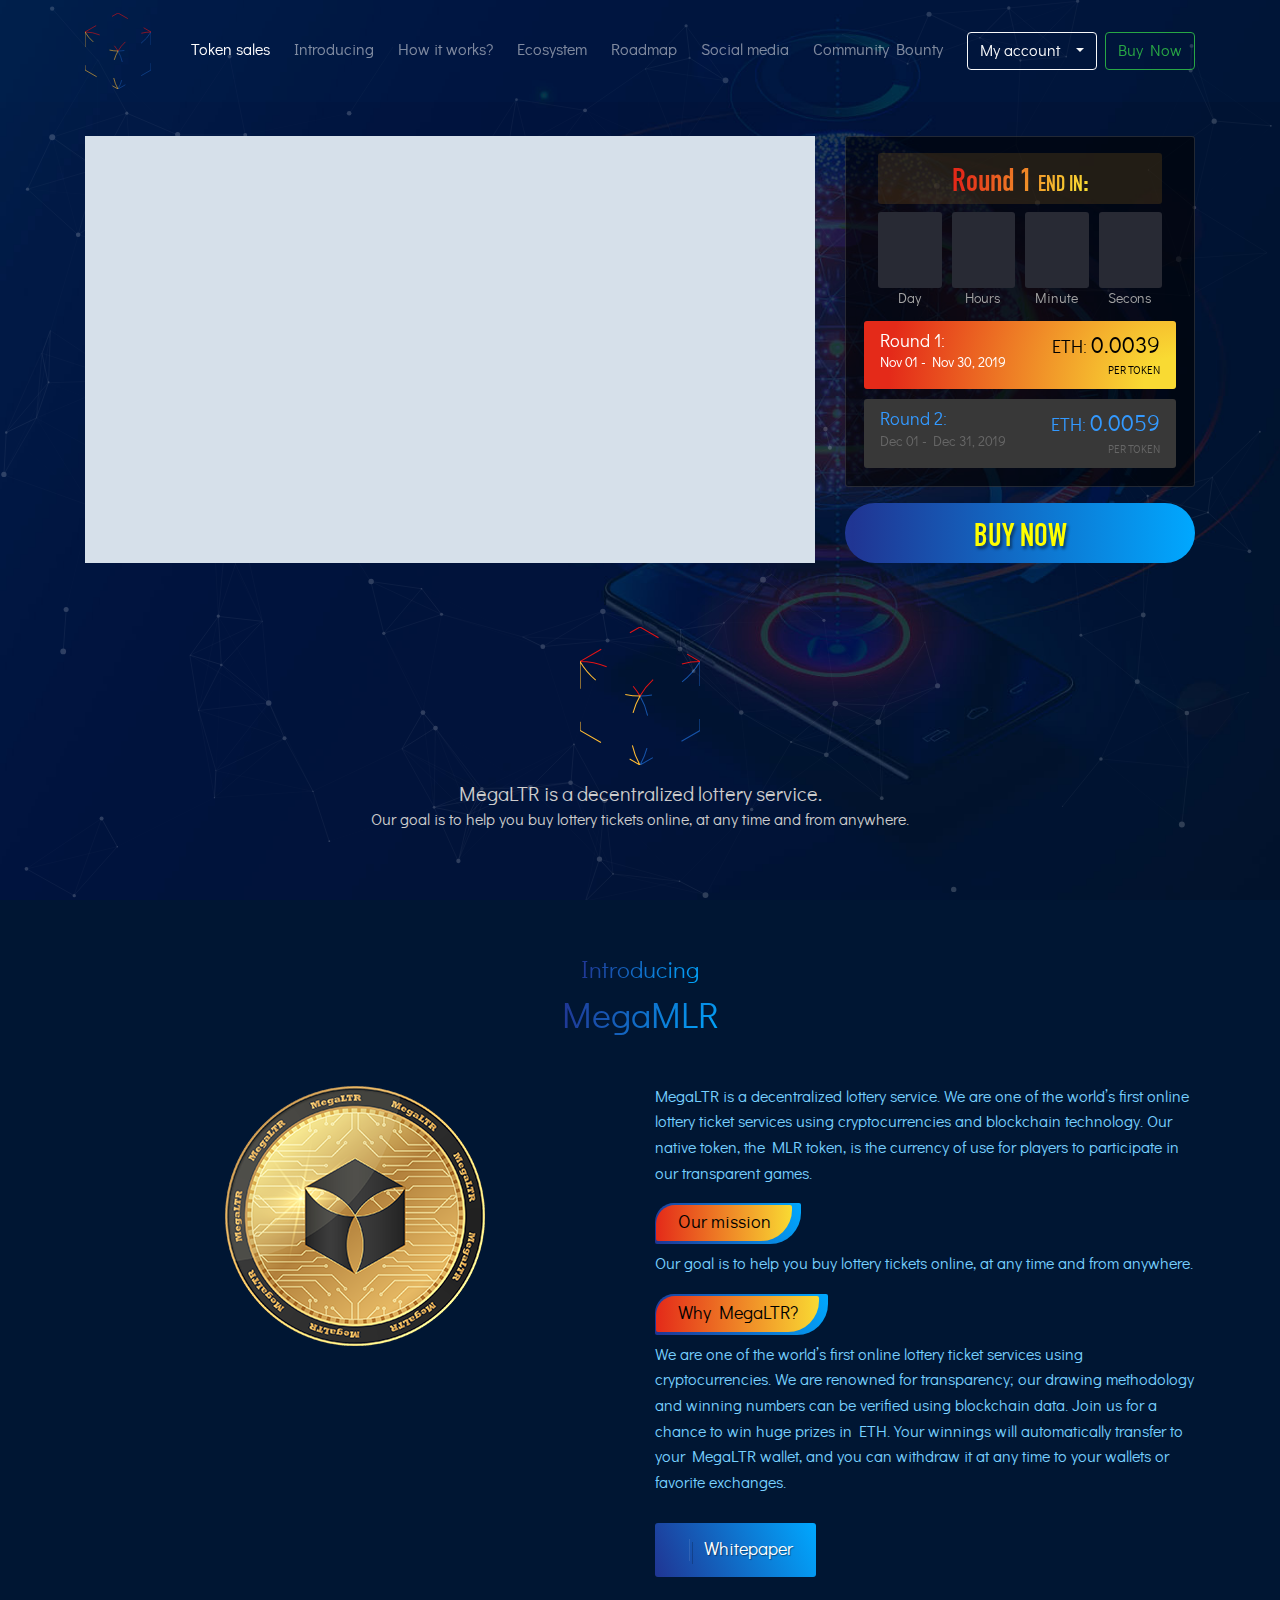
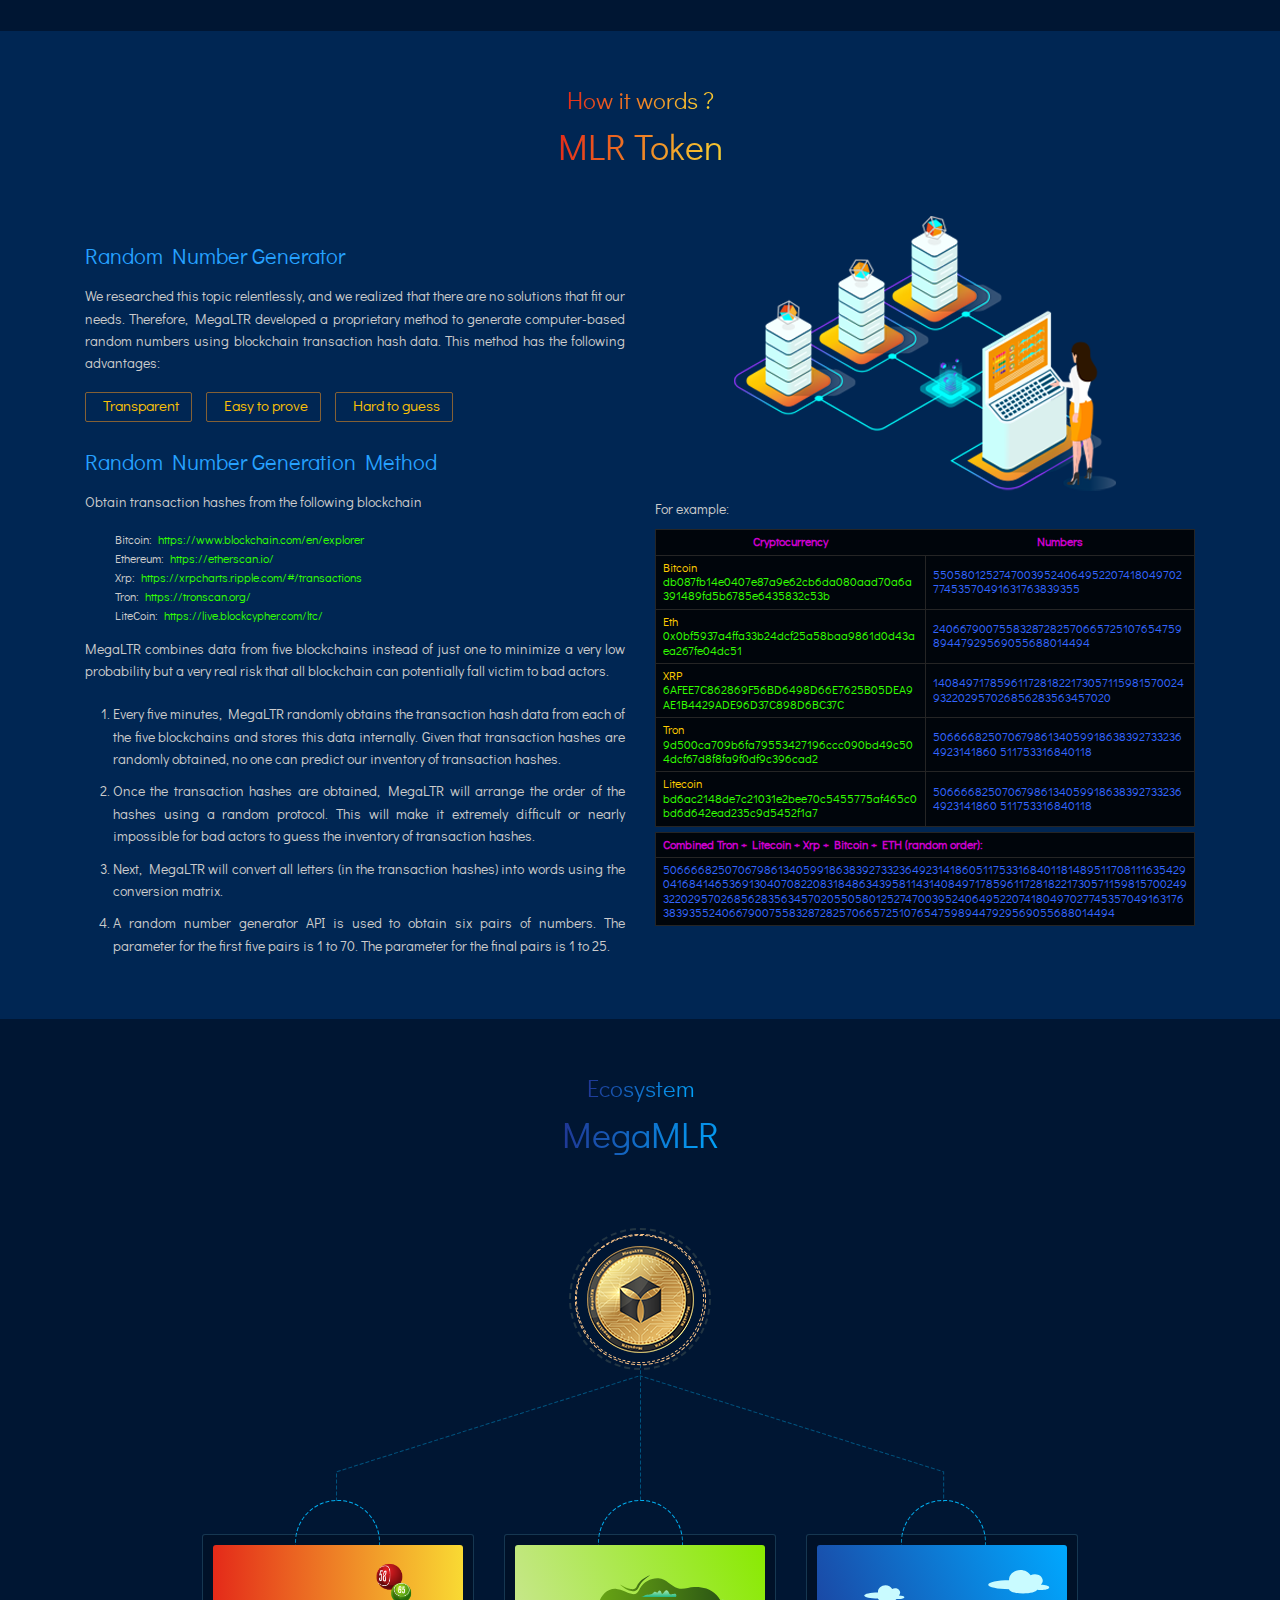
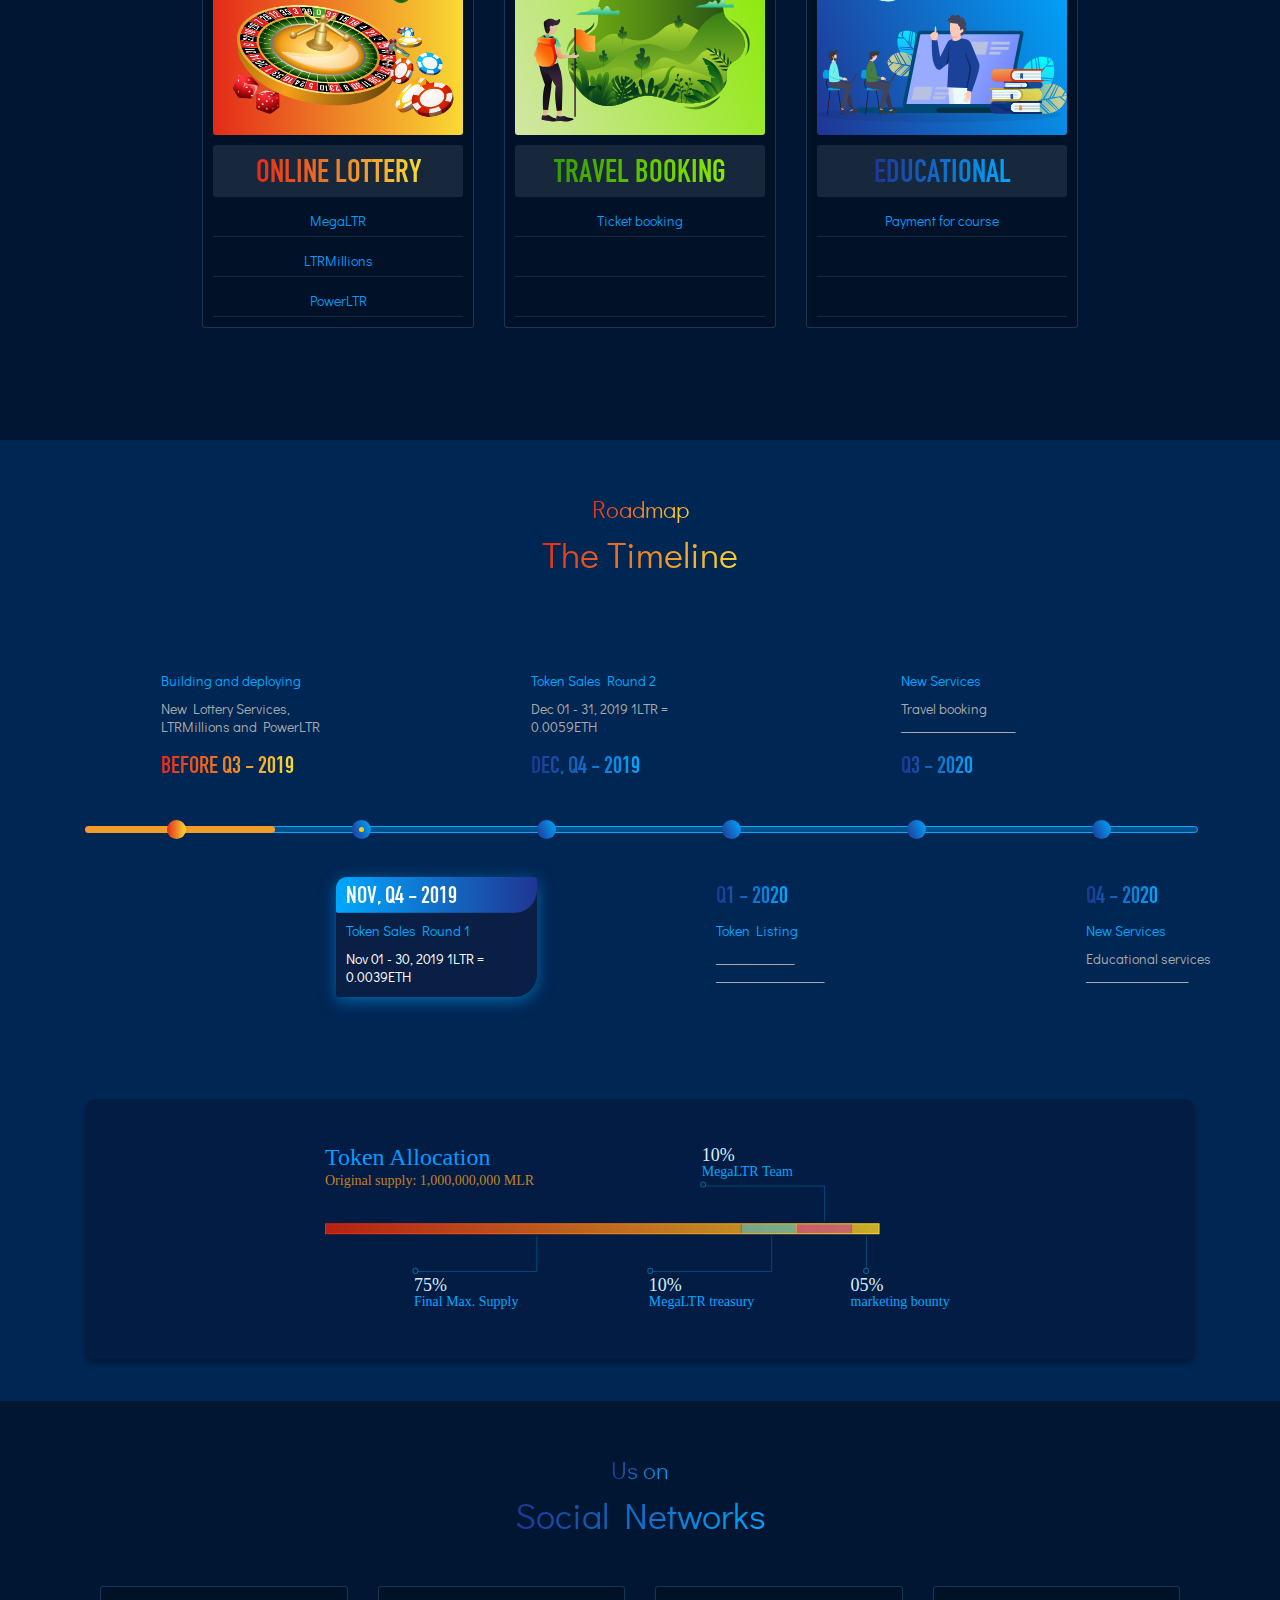
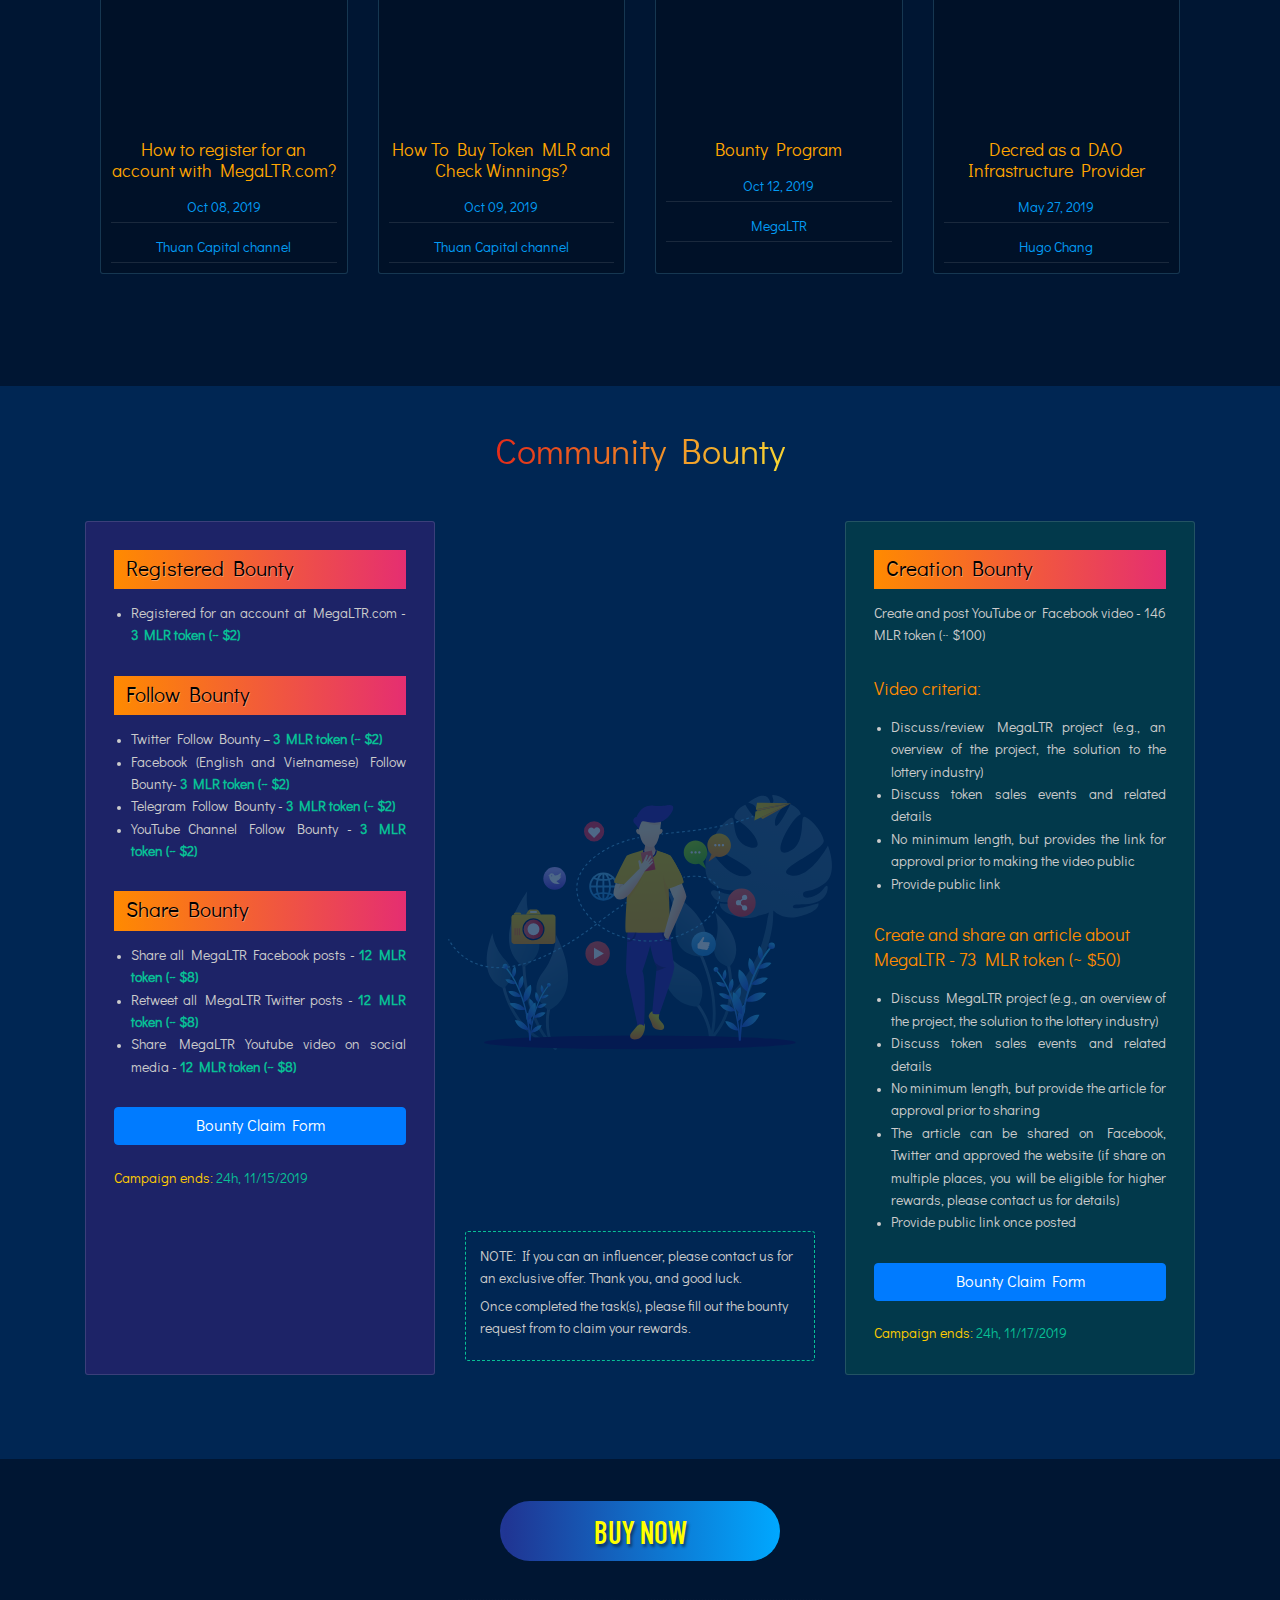
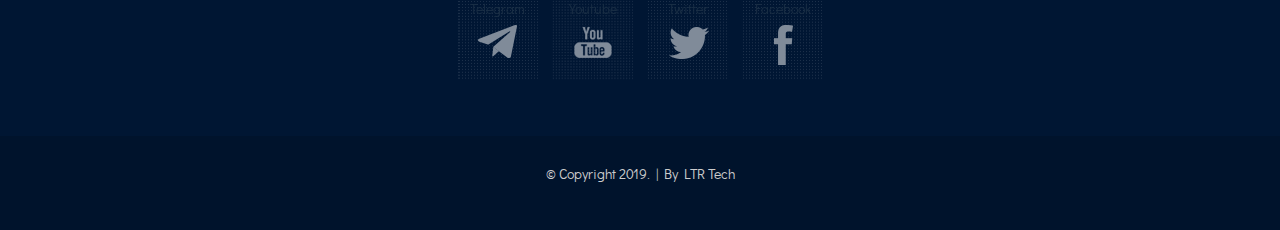
==== commit eafb3250: "update" ====
--- a/index.html
+++ b/index.html
@@ -578,7 +578,7 @@
                             </li>
                             <li>Provide public link once posted</li>
                         </ul>
-                        <a class="btn btn-block btn-primary" href="#">Submit Request Bounty</a>
+                        <a class="btn btn-block btn-primary" href="#">Bounty Claim Form</a>
                         <div class="campaign-ends">
                             <span class="lnr lnr-clock"></span> Campaign ends: <span>24h, 11/17/2019</span>
                         </div>
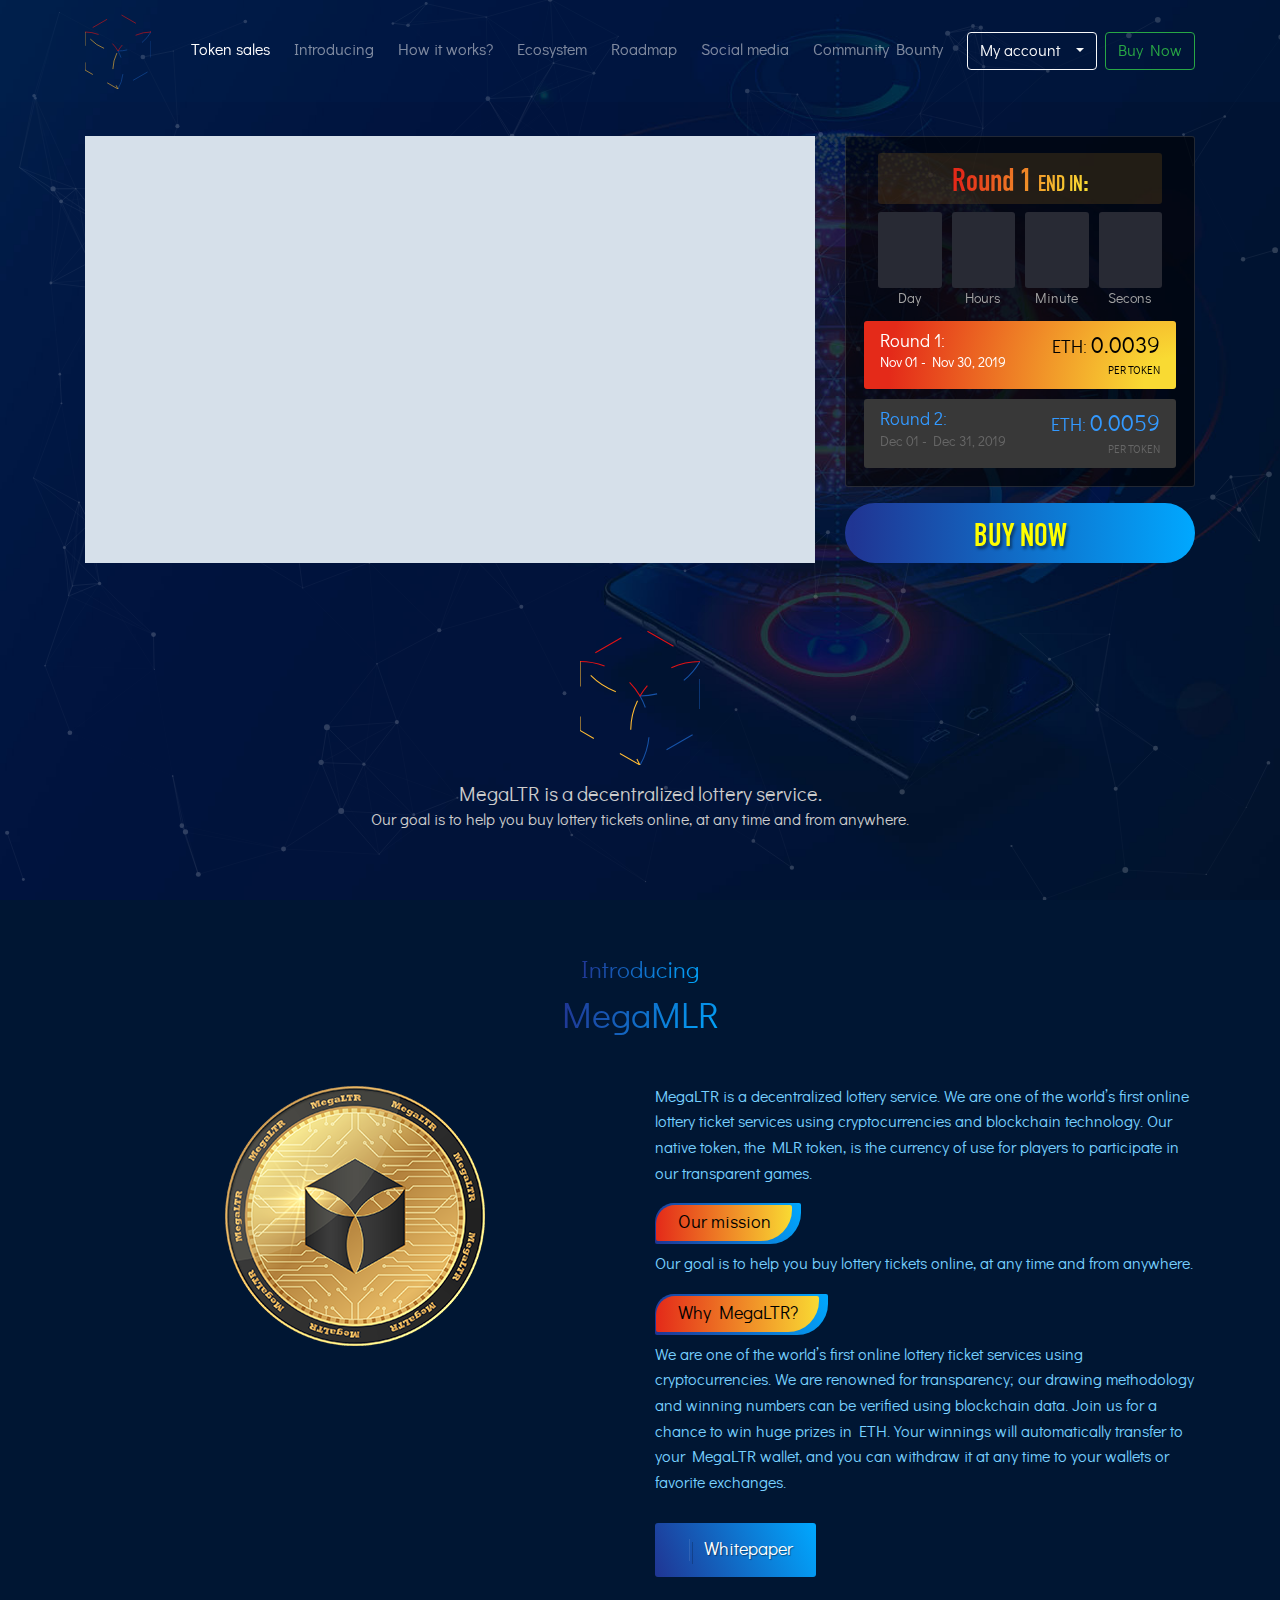
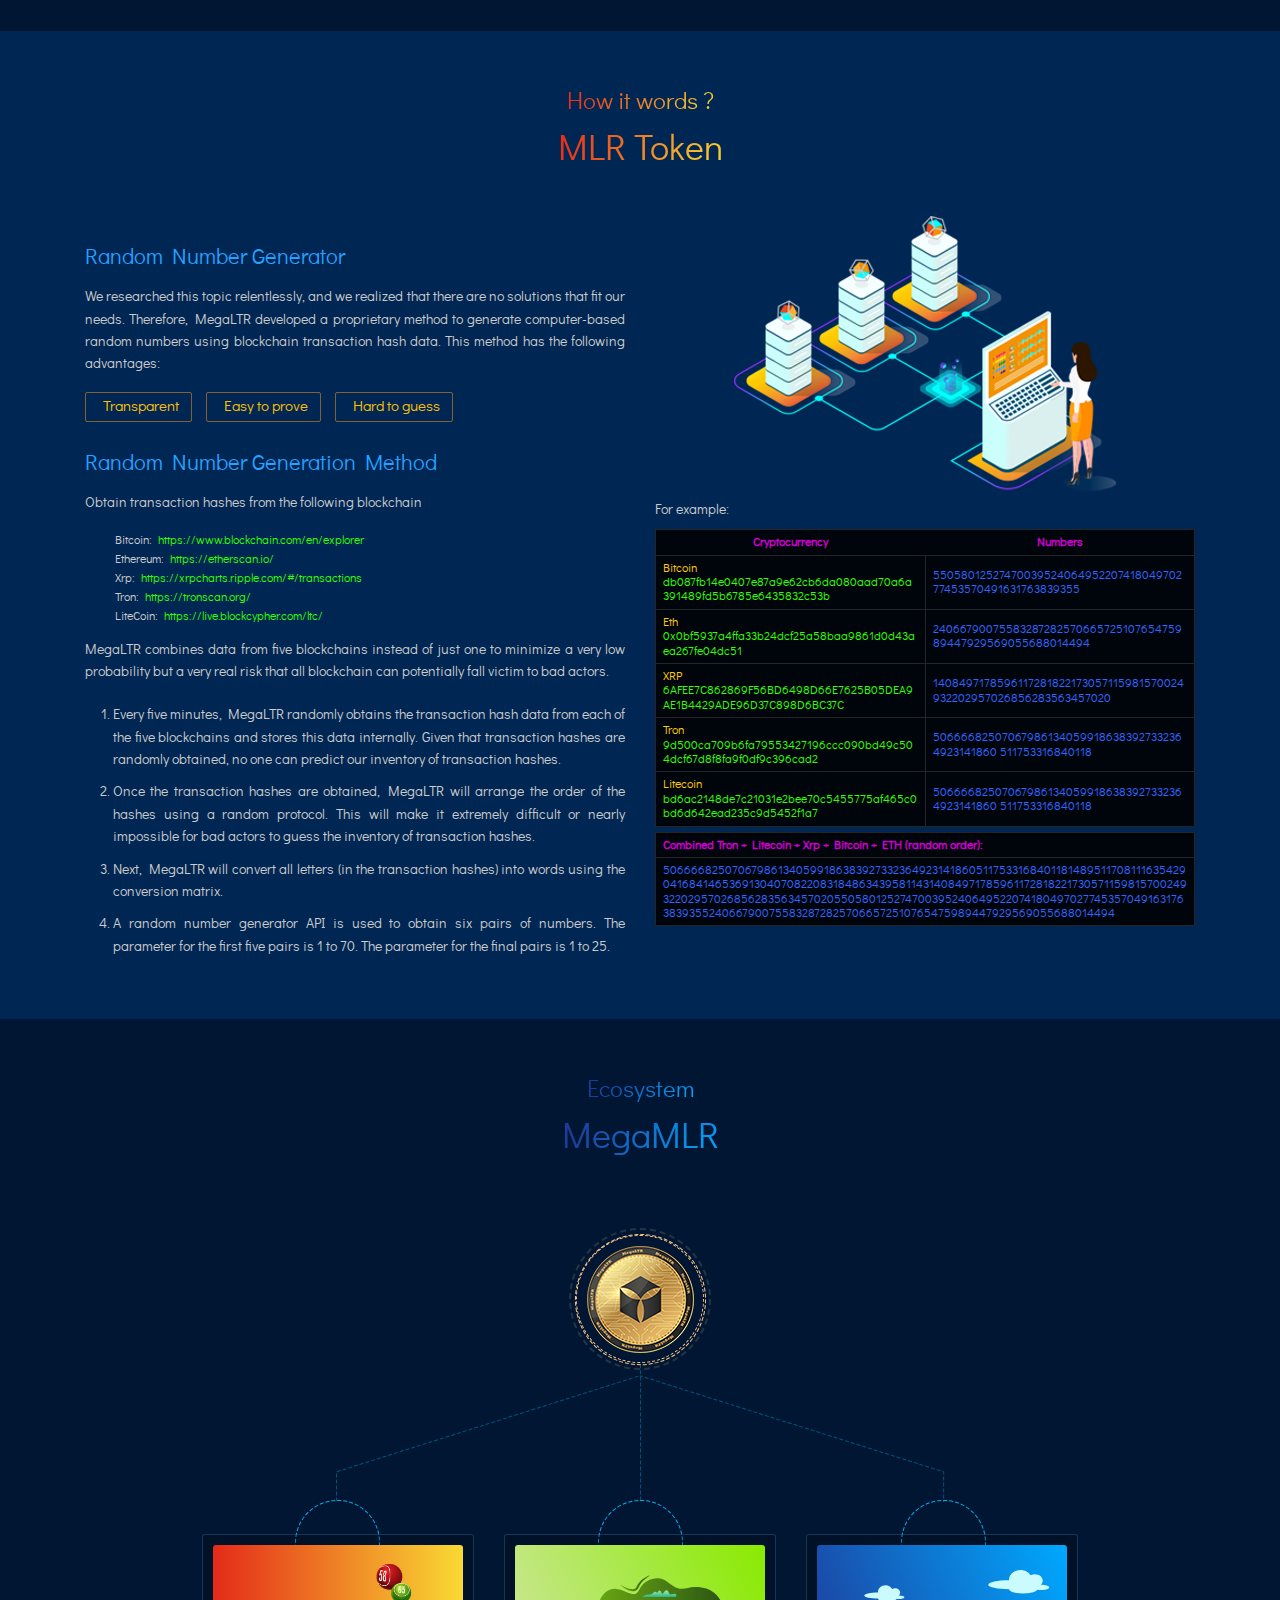
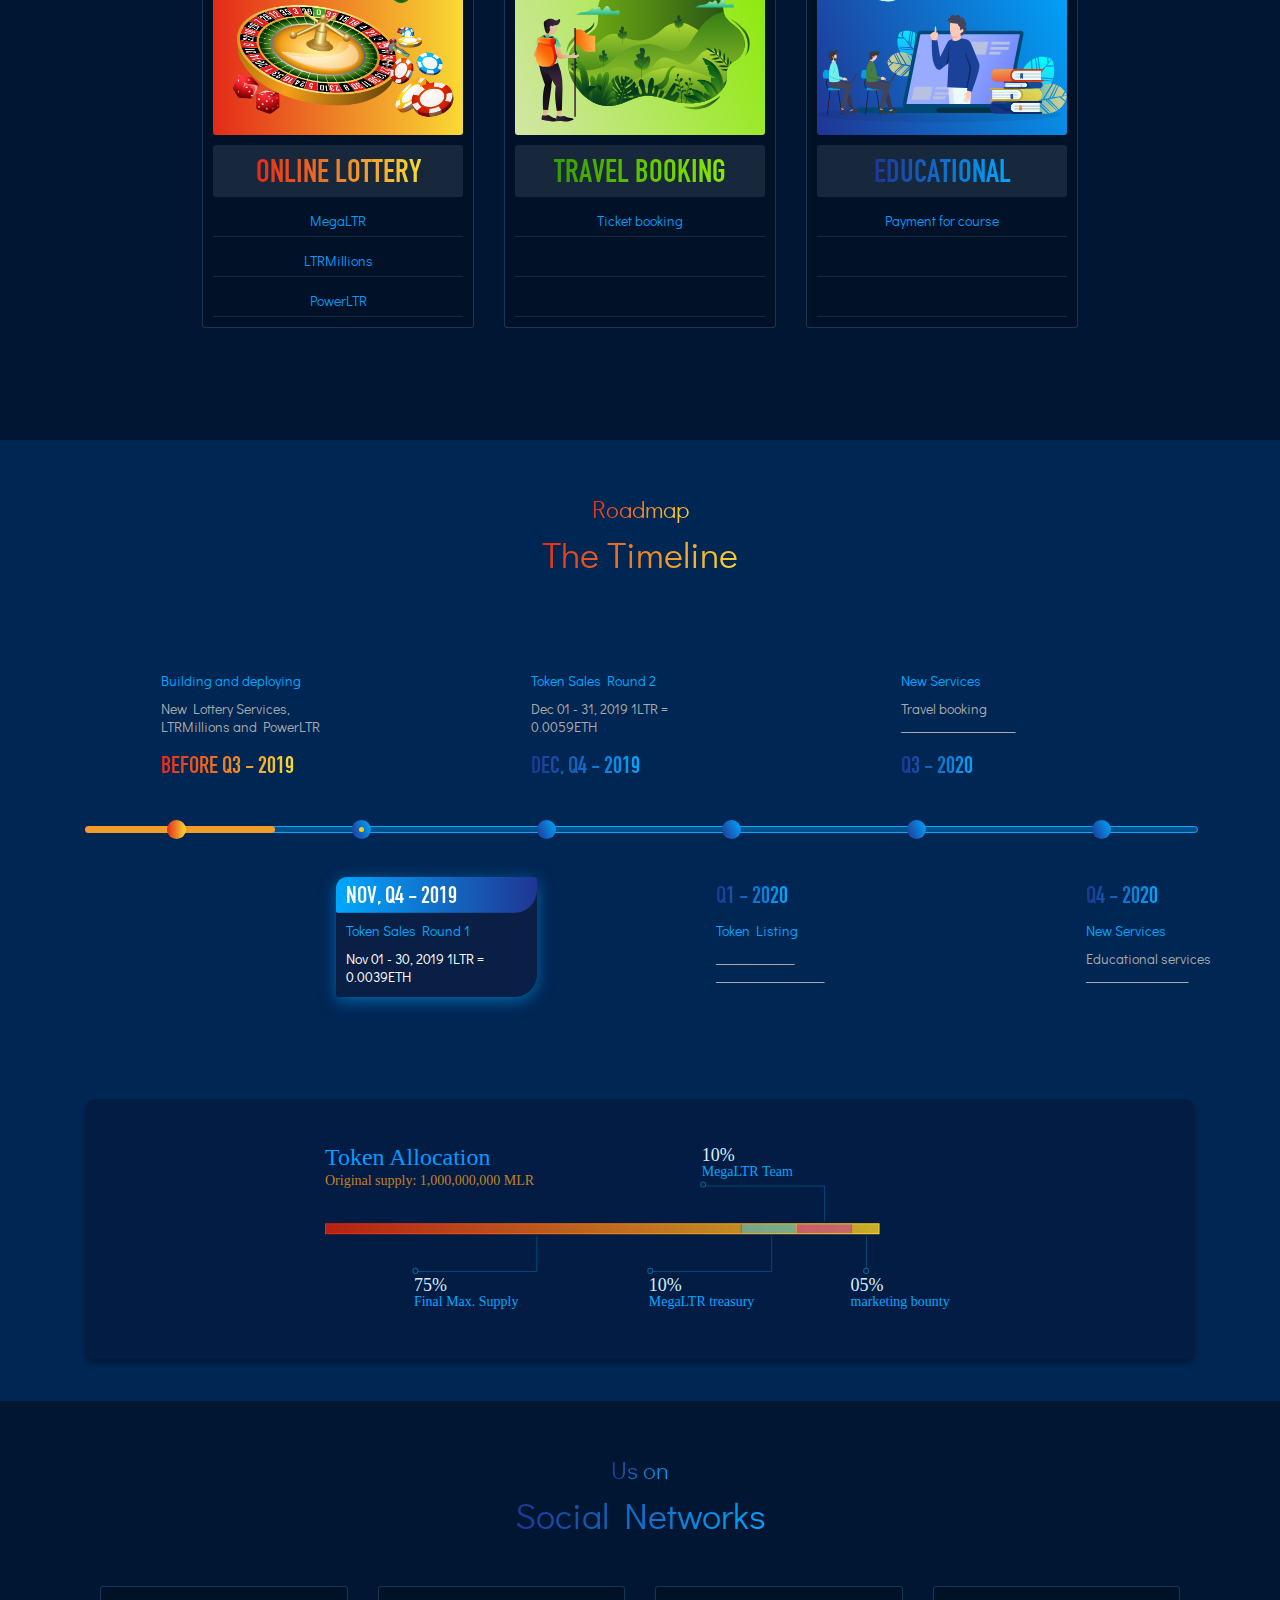
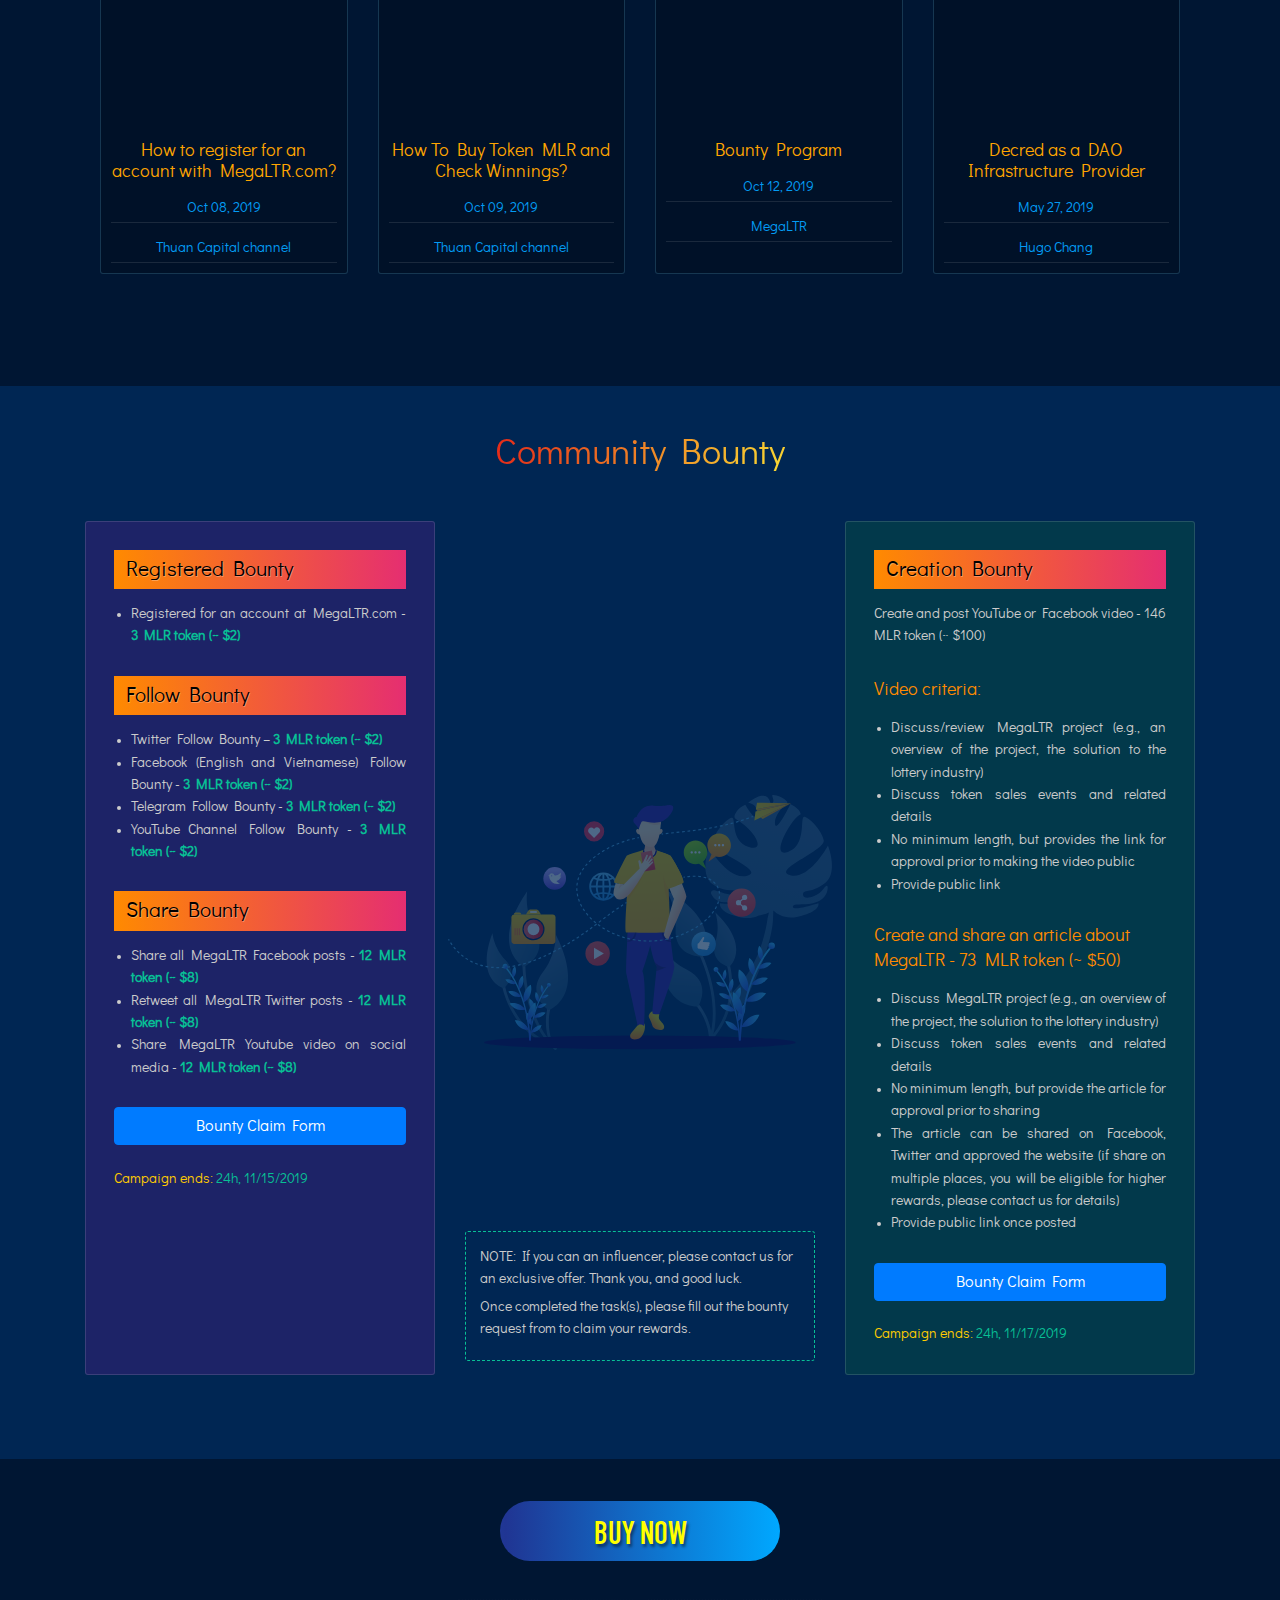
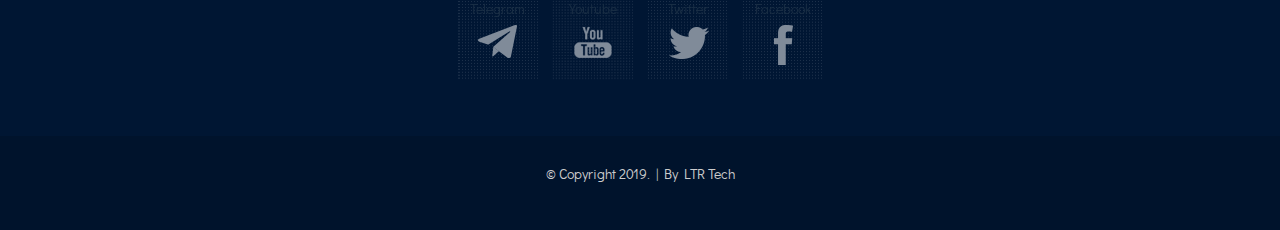
==== commit 9400f0f8: "update" ====
--- a/index.html
+++ b/index.html
@@ -528,7 +528,7 @@
                         <h4>Follow Bounty</h4>
                         <ul>
                             <li>Twitter Follow Bounty – <span>3 MLR token (~ $2)</span></li>
-                            <li>Facebook (English and Vietnamese) Follow Bounty- <span>3 MLR token (~ $2)</span></li>
+                            <li>Facebook (English and Vietnamese) Follow Bounty - <span>3 MLR token (~ $2)</span></li>
                             <li>Telegram Follow Bounty - <span>3 MLR token (~ $2)</span></li>
                             <li>YouTube Channel Follow Bounty - <span>3 MLR token (~ $2)</span></li>
                         </ul>
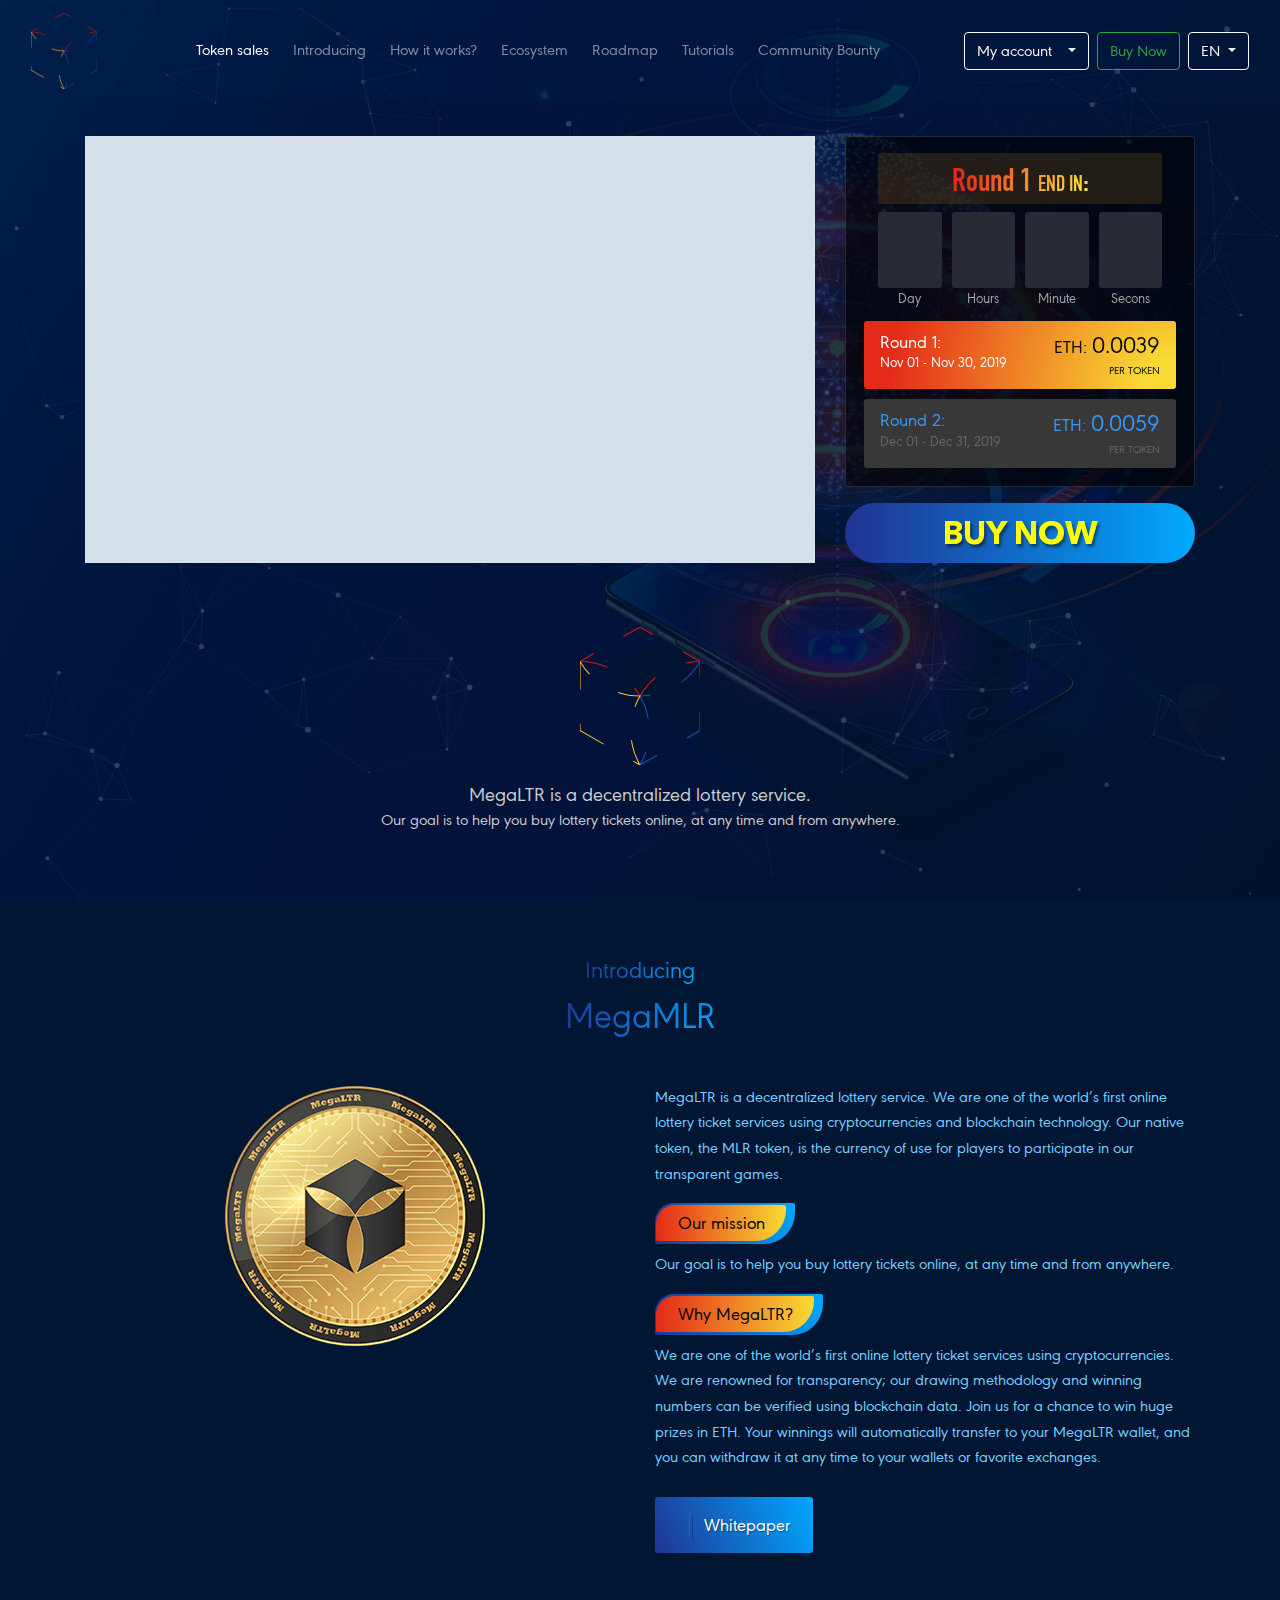
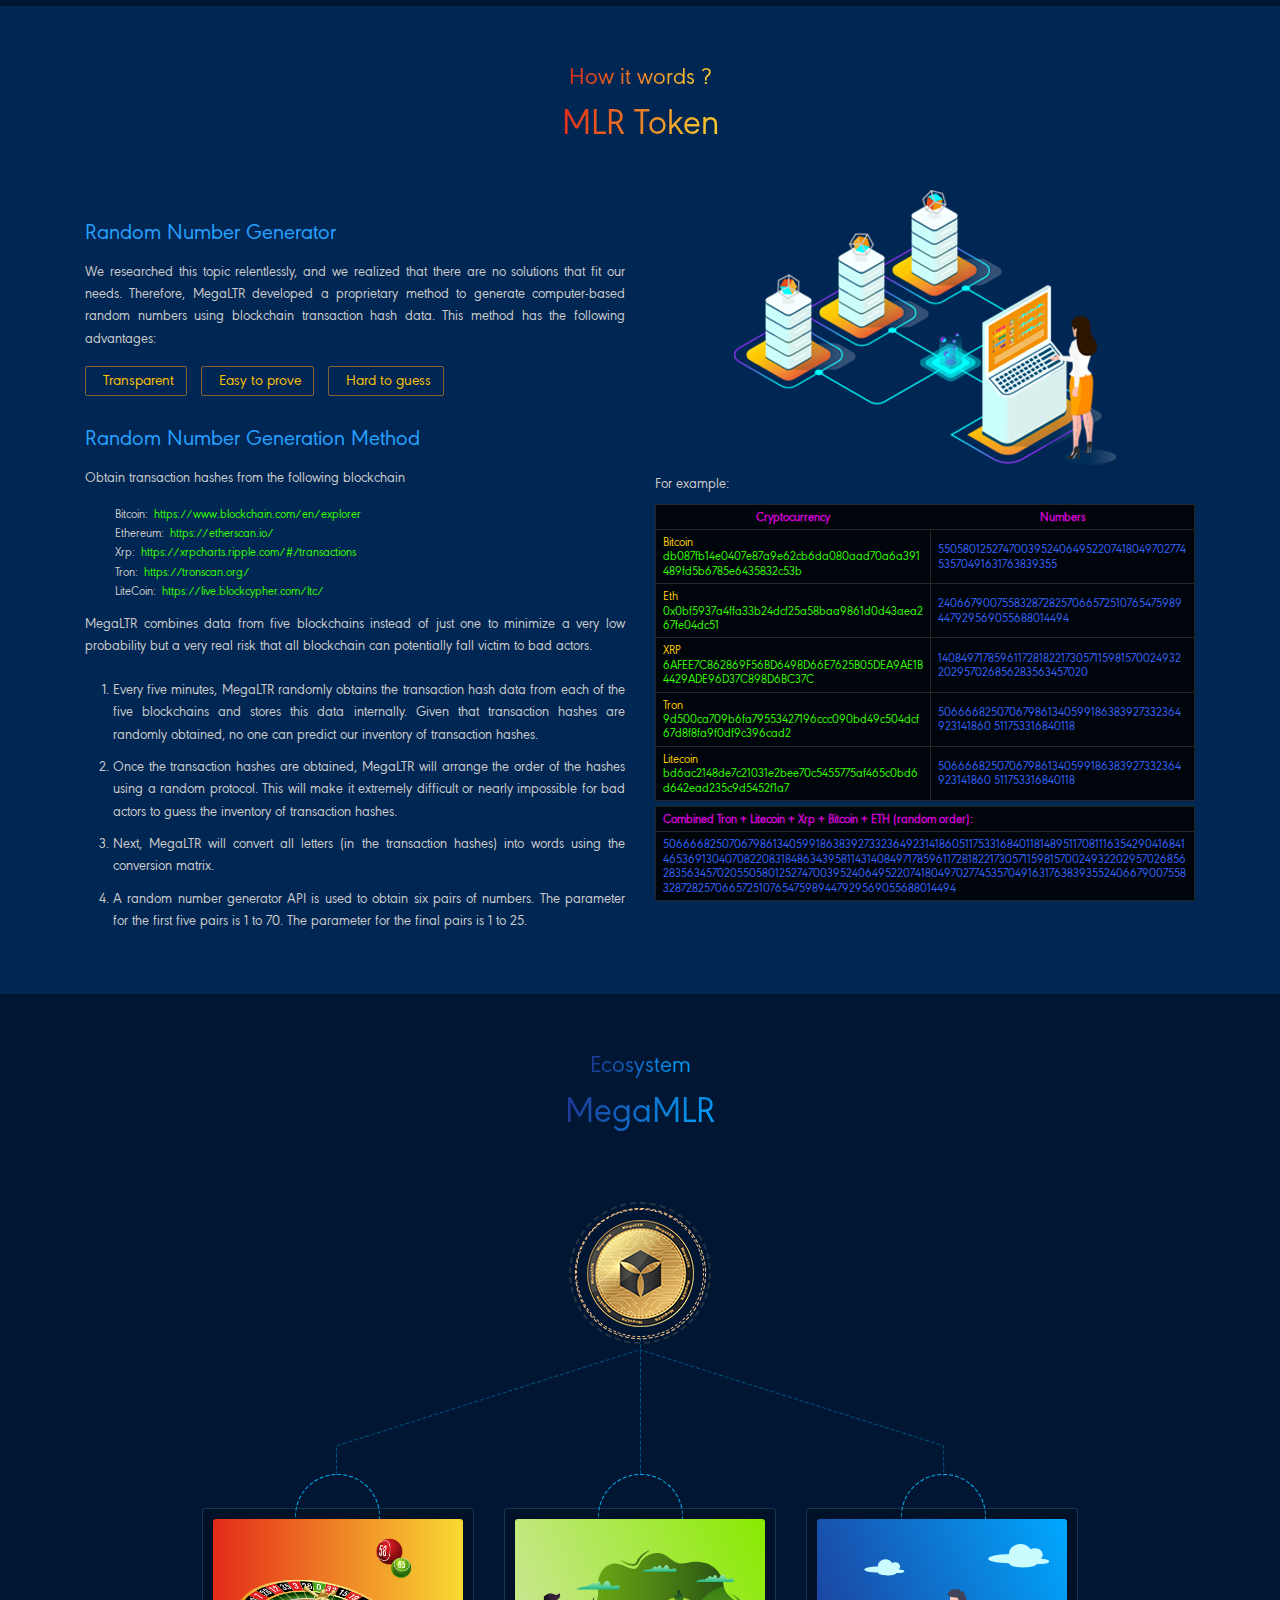
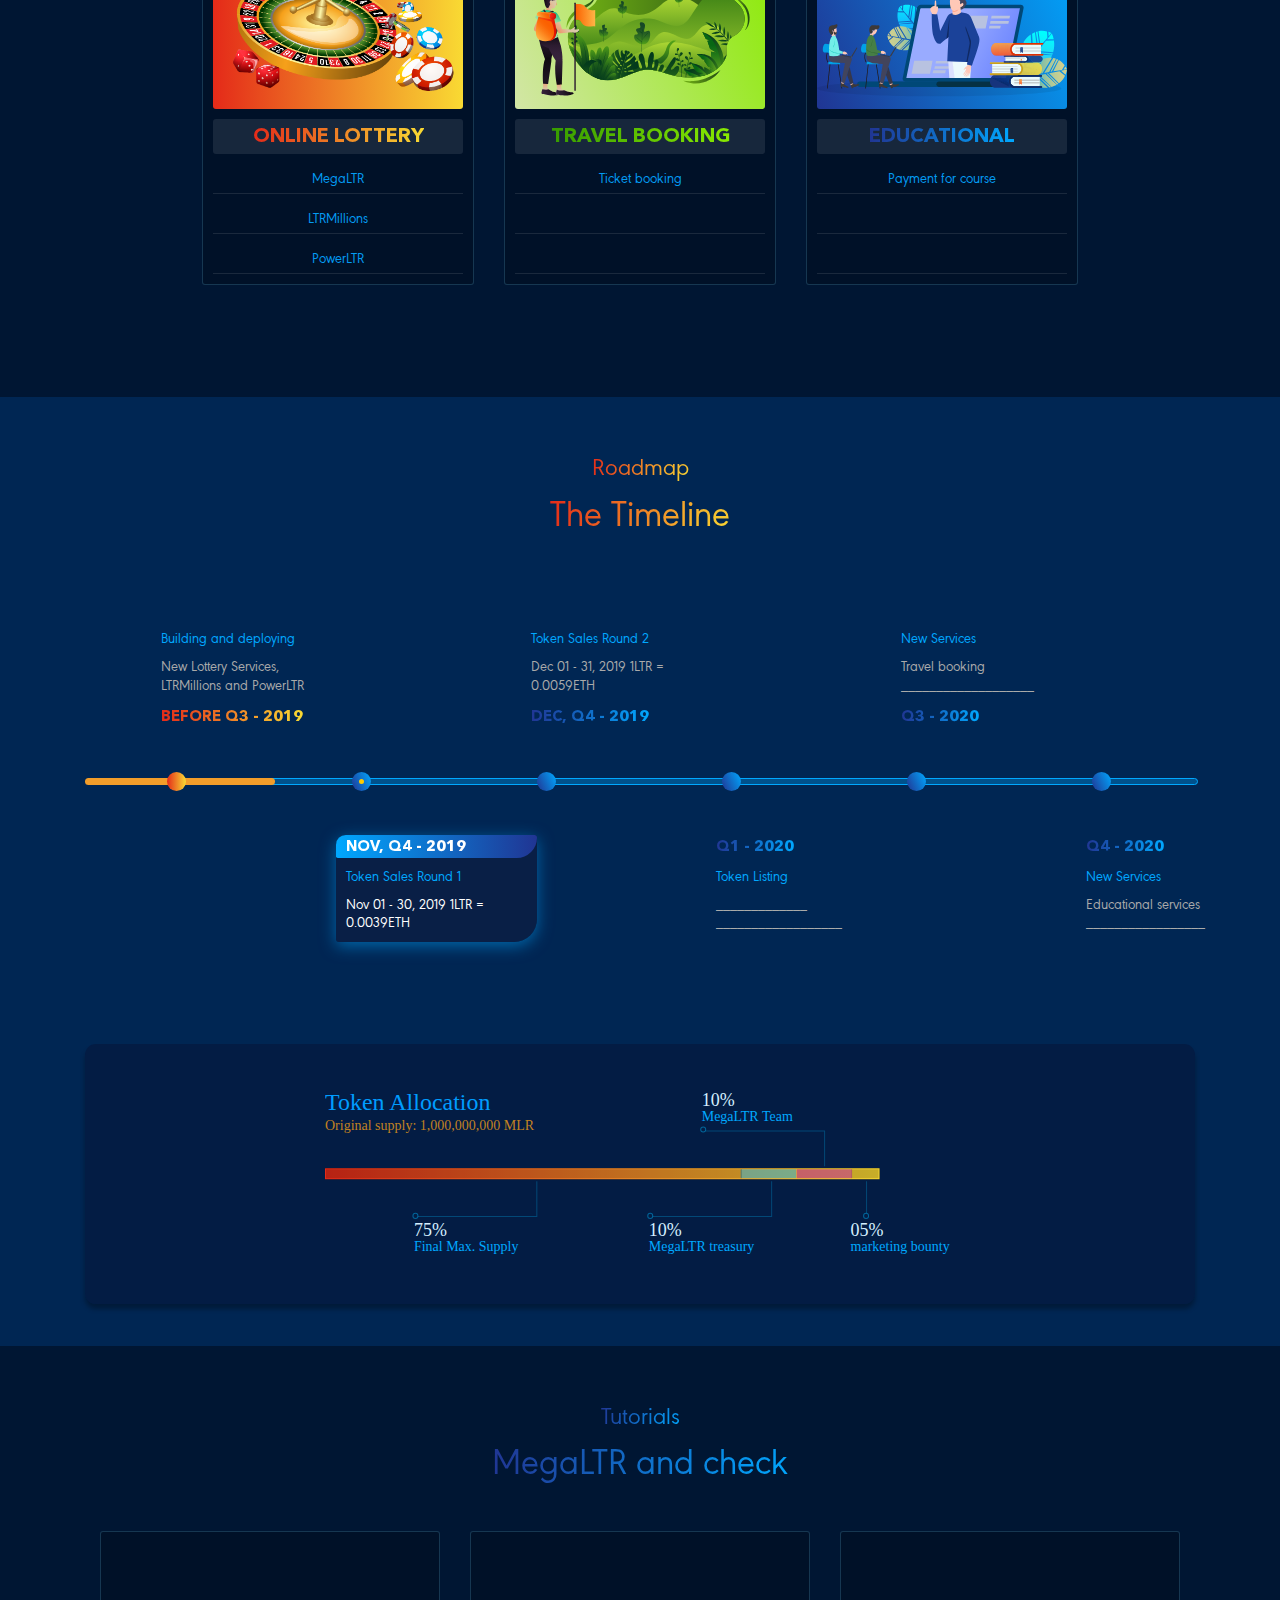
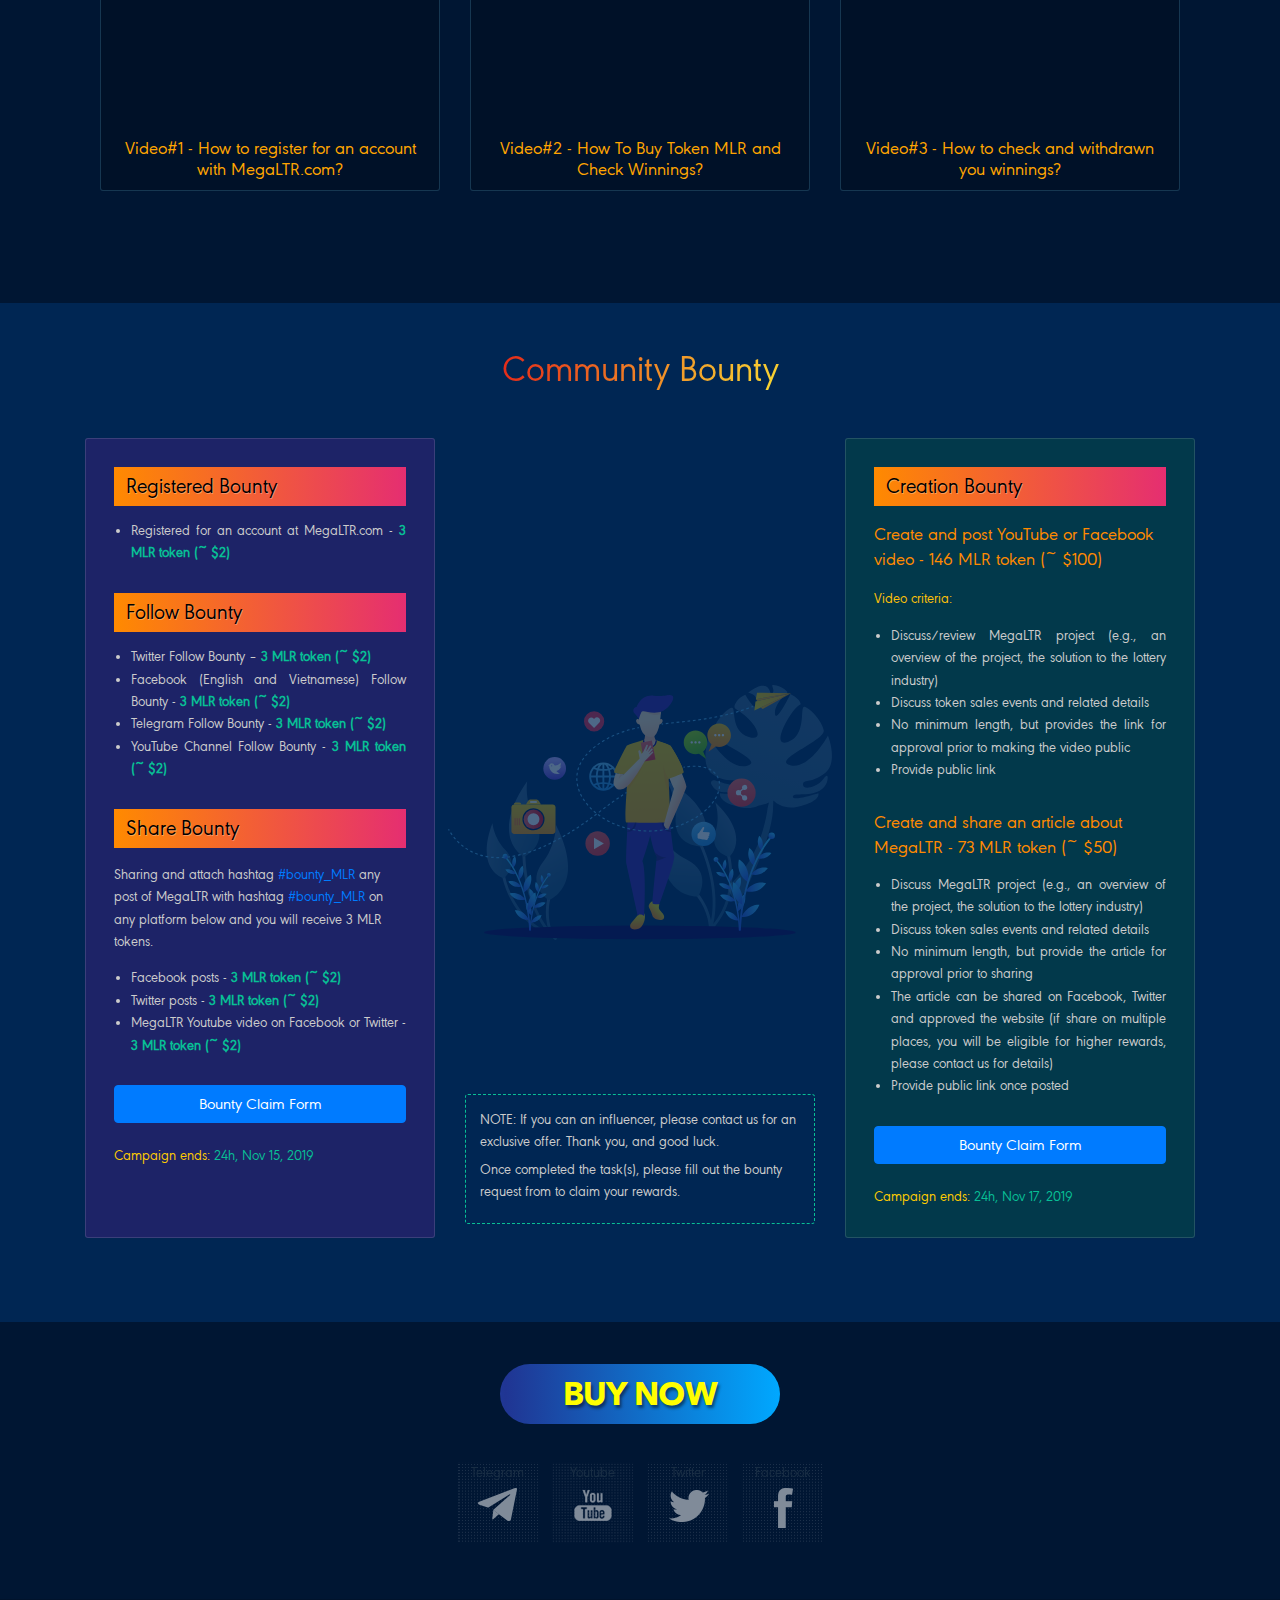
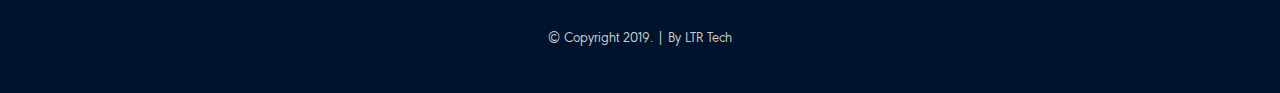
==== commit c091328d: "release landingpage" ====
--- a/index.html
+++ b/index.html
@@ -13,7 +13,7 @@
 </head>
 <body>
 <nav class="navbar navbar-expand-md navbar-dark fixed-top bg-nav-customer">
-    <div class="container">
+    <div class="container-fluid">
         <a class="navbar-brand" href="/"><img src="./img/MLR.svg" width="66px" alt="logo mlr"></a>
         <button class="navbar-toggler" type="button" data-toggle="collapse" data-target="#navbarCollapse"
                 aria-controls="navbarCollapse" aria-expanded="false" aria-label="Toggle navigation">
@@ -37,7 +37,7 @@
                     <a class="nav-link" href="#neo5">Roadmap</a>
                 </li>
                 <li class="nav-item">
-                    <a class="nav-link" href="#neo6">Social media</a>
+                    <a class="nav-link" href="#neo6">Tutorials</a>
                 </li>
                 <li class="nav-item">
                     <a class="nav-link" href="#neo7">Community Bounty</a>
@@ -47,7 +47,7 @@
                 <div class="btn-group">
                     <button type="button" class="btn btn-outline-light dropdown-toggle" data-toggle="dropdown"
                             data-display="static" aria-haspopup="true" aria-expanded="false">
-                        <span>My account</span><span class="lnr lnr-user ml-2"></span>
+                        <span>My account</span><span class="lnr lnr-usShare Bountyer ml-2"></span>
                     </button>
                     <div class="dropdown-menu dropdown-menu-lg-right">
                         <a href="#" class="dropdown-item">Withdraw MLR</a>
@@ -58,7 +58,17 @@
                         <a href="#" class="dropdown-item"><span class="lnr lnr-exit mr-2"></span>Logout</a>
                     </div>
                 </div>
-                <a class="btn btn-outline-success my-2 my-sm-0 ml-2" href="#">Buy Now</a>
+                <a class="btn btn-outline-success my-2 my-sm-0 mx-2" href="#">Buy Now</a>
+                <div class="btn-group">
+                    <button type="button" class="btn btn-outline-light dropdown-toggle" data-toggle="dropdown"
+                            data-display="static" aria-haspopup="true" aria-expanded="false">
+                        <span>EN</span>
+                    </button>
+                    <div class="dropdown-menu dropdown-menu-lg-right">
+                        <a href="index.html" class="dropdown-item">English</a>
+                        <a href="page_vi.html" class="dropdown-item">Tiếng Việt</a>
+                    </div>
+                </div>
             </div>
         </div>
     </div>
@@ -164,7 +174,7 @@
                         transfer to your MegaLTR wallet, and you can withdraw it at any time to your wallets or favorite
                         exchanges.</p>
                     <div class="py-4">
-                        <a href="#" class="btn-wpp"><span class="lnr lnr-file-empty"></span> <span>Whitepaper</span></a>
+                        <a href="./doc/MLR_Whitepaper_EN_v1.2.pdf" class="btn-wpp"><span class="lnr lnr-file-empty"></span> <span>Whitepaper</span></a>
                     </div>
                 </div>
             </div>
@@ -451,8 +461,8 @@
     <div class="container">
         <div class="section-head">
             <h2>
-                <small>Us on</small>
-                <br><span>Social Networks</span></h2>
+                <small>Tutorials</small>
+                <br><span>MegaLTR and check</span></h2>
         </div>
         <div class="ecosystem news">
             <div class="ecosystem-wrap">
@@ -462,11 +472,7 @@
                            style="background-image: url(https://img.youtube.com/vi/REEWJyVZoH0/hqdefault.jpg)"></a>
                     </div>
                     <div>
-                        <h4><a href="#">How to register for an account with MegaLTR.com?</a></h4>
-                        <ul>
-                            <li>Oct 08, 2019</li>
-                            <li>Thuan Capital channel</li>
-                        </ul>
+                        <h4><a href="https://www.youtube.com/watch?v=REEWJyVZoH0">Video#1 - How to register for an account with MegaLTR.com?</a></h4>
                     </div>
                 </div>
                 <div class="ecosystem-item">
@@ -475,37 +481,16 @@
                            style="background-image: url(https://img.youtube.com/vi/ljNTrZzv1Vo/hqdefault.jpg)"></a>
                     </div>
                     <div>
-                        <h4><a href="#">How To Buy Token MLR and Check Winnings?</a></h4>
-                        <ul>
-                            <li>Oct 09, 2019</li>
-                            <li>Thuan Capital channel</li>
-                        </ul>
+                        <h4><a href="https://www.youtube.com/watch?v=ljNTrZzv1Vo">Video#2 - How To Buy Token MLR and Check Winnings?</a></h4>
                     </div>
                 </div>
                 <div class="ecosystem-item">
                     <div class="ecosystem-thumb">
-                        <a href="#" class="ecosystem-thumb-cont"
-                           style="background-image: url(https://miro.medium.com/max/800/1*d0T1st1rqLUW4ngsQJlymQ.png)"></a>
+                        <a href="https://www.youtube.com/watch?v=QfHnw36A1J8" class="ecosystem-thumb-cont"
+                           style="background-image: url(https://img.youtube.com/vi/QfHnw36A1J8/hqdefault.jpg)"></a>
                     </div>
                     <div>
-                        <h4><a href="#">Bounty Program</a></h4>
-                        <ul>
-                            <li>Oct 12, 2019</li>
-                            <li>MegaLTR</li>
-                        </ul>
-                    </div>
-                </div>
-                <div class="ecosystem-item">
-                    <div class="ecosystem-thumb">
-                        <a href="#" class="ecosystem-thumb-cont"
-                           style="background-image: url(https://miro.medium.com/max/900/1*Hq3l9zKHuHdEkt4-yTFQtQ.jpeg)"></a>
-                    </div>
-                    <div>
-                        <h4><a href="#">Decred as a DAO Infrastructure Provider</a></h4>
-                        <ul>
-                            <li>May 27, 2019</li>
-                            <li>Hugo Chang</li>
-                        </ul>
+                        <h4><a href="https://www.youtube.com/watch?v=QfHnw36A1J8">Video#3 - How to check and withdrawn you winnings?</a></h4>
                     </div>
                 </div>
             </div>
@@ -533,14 +518,16 @@
                             <li>YouTube Channel Follow Bounty - <span>3 MLR token (~ $2)</span></li>
                         </ul>
                         <h4>Share Bounty</h4>
-                        <ul>
-                            <li>Share all MegaLTR Facebook posts - <span>12 MLR token (~ $8)</span></li>
-                            <li>Retweet all MegaLTR Twitter posts - <span>12 MLR token (~ $8)</span></li>
-                            <li>Share MegaLTR Youtube video on social media - <span>12 MLR token (~ $8)</span></li>
-                        </ul>
-                        <a class="btn btn-block btn-primary" href="#">Bounty Claim Form</a>
+                        <div class="mt-3">Sharing and attach hashtag <span class="text-primary">#bounty_MLR</span> any post of MegaLTR with hashtag
+                            <span class="text-primary">#bounty_MLR</span> on any platform below and you will receive 3 MLR tokens.</div>
+                        <ul>
+                            <li>Facebook posts  - <span>3 MLR token (~ $2)</span></li>
+                            <li>Twitter posts - <span>3 MLR token (~ $2)</span></li>
+                            <li>MegaLTR Youtube video on Facebook or Twitter - <span>3 MLR token (~ $2)</span></li>
+                        </ul>
+                        <a class="btn btn-block btn-primary" target="_blank" href="https://forms.gle/d5hGSUpDSRGYJ5HP9">Bounty Claim Form</a>
                         <div class="campaign-ends">
-                            <span class="lnr lnr-clock"></span> Campaign ends: <span>24h, 11/15/2019</span>
+                            <span class="lnr lnr-clock"></span> Campaign ends: <span>24h, Nov 15, 2019</span>
                         </div>
                     </div>
                 </div>
@@ -555,8 +542,8 @@
                 <div class="col-md-4">
                     <div class="bounty-item bounty-item2">
                         <h4>Creation Bounty</h4>
-                        <p>Create and post YouTube or Facebook video - <span>146 MLR token (~ $100)</span></p>
-                        <h5>Video criteria:</h5>
+                        <h5 class="my-3">Create and post YouTube or Facebook video - <span>146 MLR token (~ $100)</span></h5>
+                        <span class="text-warning">Video criteria:</span>
                         <ul>
                             <li>Discuss/review MegaLTR project (e.g., an overview of the project, the solution to the
                                 lottery industry)
@@ -578,9 +565,9 @@
                             </li>
                             <li>Provide public link once posted</li>
                         </ul>
-                        <a class="btn btn-block btn-primary" href="#">Bounty Claim Form</a>
+                        <a class="btn btn-block btn-primary" target="_blank" href="https://forms.gle/d5hGSUpDSRGYJ5HP9">Bounty Claim Form</a>
                         <div class="campaign-ends">
-                            <span class="lnr lnr-clock"></span> Campaign ends: <span>24h, 11/17/2019</span>
+                            <span class="lnr lnr-clock"></span> Campaign ends: <span>24h, Nov 17, 2019</span>
                         </div>
                     </div>
                 </div>
--- a/css/style.css
+++ b/css/style.css
@@ -8,7 +8,7 @@
 }
 
 body {
-    font-family: 'didact', sans-serif;
+    font-family: 'baomoi', sans-serif;
     font-size: 14px;
     line-height: 1.6;
     background-color: #001633;
@@ -238,15 +238,13 @@
 /*==================**********=================*/
 /*=============================================*/
 
+@font-face{font-family:'baomoi';font-display: auto;src:url('fonts/Ecpay_gdi.eot');src:local('?'),url('fonts/Ecpay_gdi.woff') format('woff'),url('fonts/Ecpay_gdi.ttf') format('truetype');}
+@font-face{font-family:'baomoiBold';font-display: auto;src:url('fonts/Ecpay-SemiBold_gdi.eot');src:local('?'),url('fonts/Ecpay-SemiBold_gdi.woff') format('woff'),url('fonts/Ecpay-SemiBold_gdi.ttf') format('truetype');}
+@font-face{font-family:'AvenirNextBold';font-display: auto;src:url('fonts/AvenirNextBold.eot');src:local('?'),url('fonts/AvenirNextBold.woff') format('woff'),url('fonts/AvenirNextBold.ttf') format('truetype');}
 
 @font-face {
     font-family: 'DIN';
     src: url("fonts/DIN.woff") format("woff"), url("fonts/DIN.woff2") format("woff2");
-}
-
-@font-face {
-    font-family: 'didact';
-    src: url("fonts/didact.woff") format("woff"), url("fonts/didact.woff2") format("woff2");
 }
 
 .navbar-brand img {
@@ -262,6 +260,10 @@
 
 .bg-nav-customer {
     background-color: #00265420;
+}
+
+.bg-nav-customer .container-fluid {
+    max-width: 1400px;
 }
 
 .bg-nav-ontop {
@@ -454,7 +456,7 @@
     display: block;
     font-size: 32px;
     color: #ff0;
-    font-family: 'DIN';
+    font-family: 'AvenirNextBold';
     text-shadow: 2px 3px 3px #0007;
     text-align: center;
     transition: all .4s;
@@ -484,6 +486,7 @@
 }
 
 .section-head h2 span {
+    /*font-family: 'baomoiBold';*/
 }
 
 .section-head h2 small {
@@ -834,8 +837,8 @@
     background-color: #4565;
     margin-top: 10px;
     border-radius: 3px;
-    font-family: 'DIN';
-    font-size: 32px;
+    font-family: 'AvenirNextBold';
+    font-size: 20px;
     text-transform: uppercase;
     padding: 2px 3px 5px;
     word-break: break-all;
@@ -1042,8 +1045,8 @@
     white-space: nowrap;
     padding: 0 10px 2px;
     margin: 0;
-    font-family: 'DIN';
-    font-size: 24px;
+    font-family: 'AvenirNextBold';
+    font-size: 15px;
     text-transform: uppercase;
     background-size: 200%;
     background-position: left center;
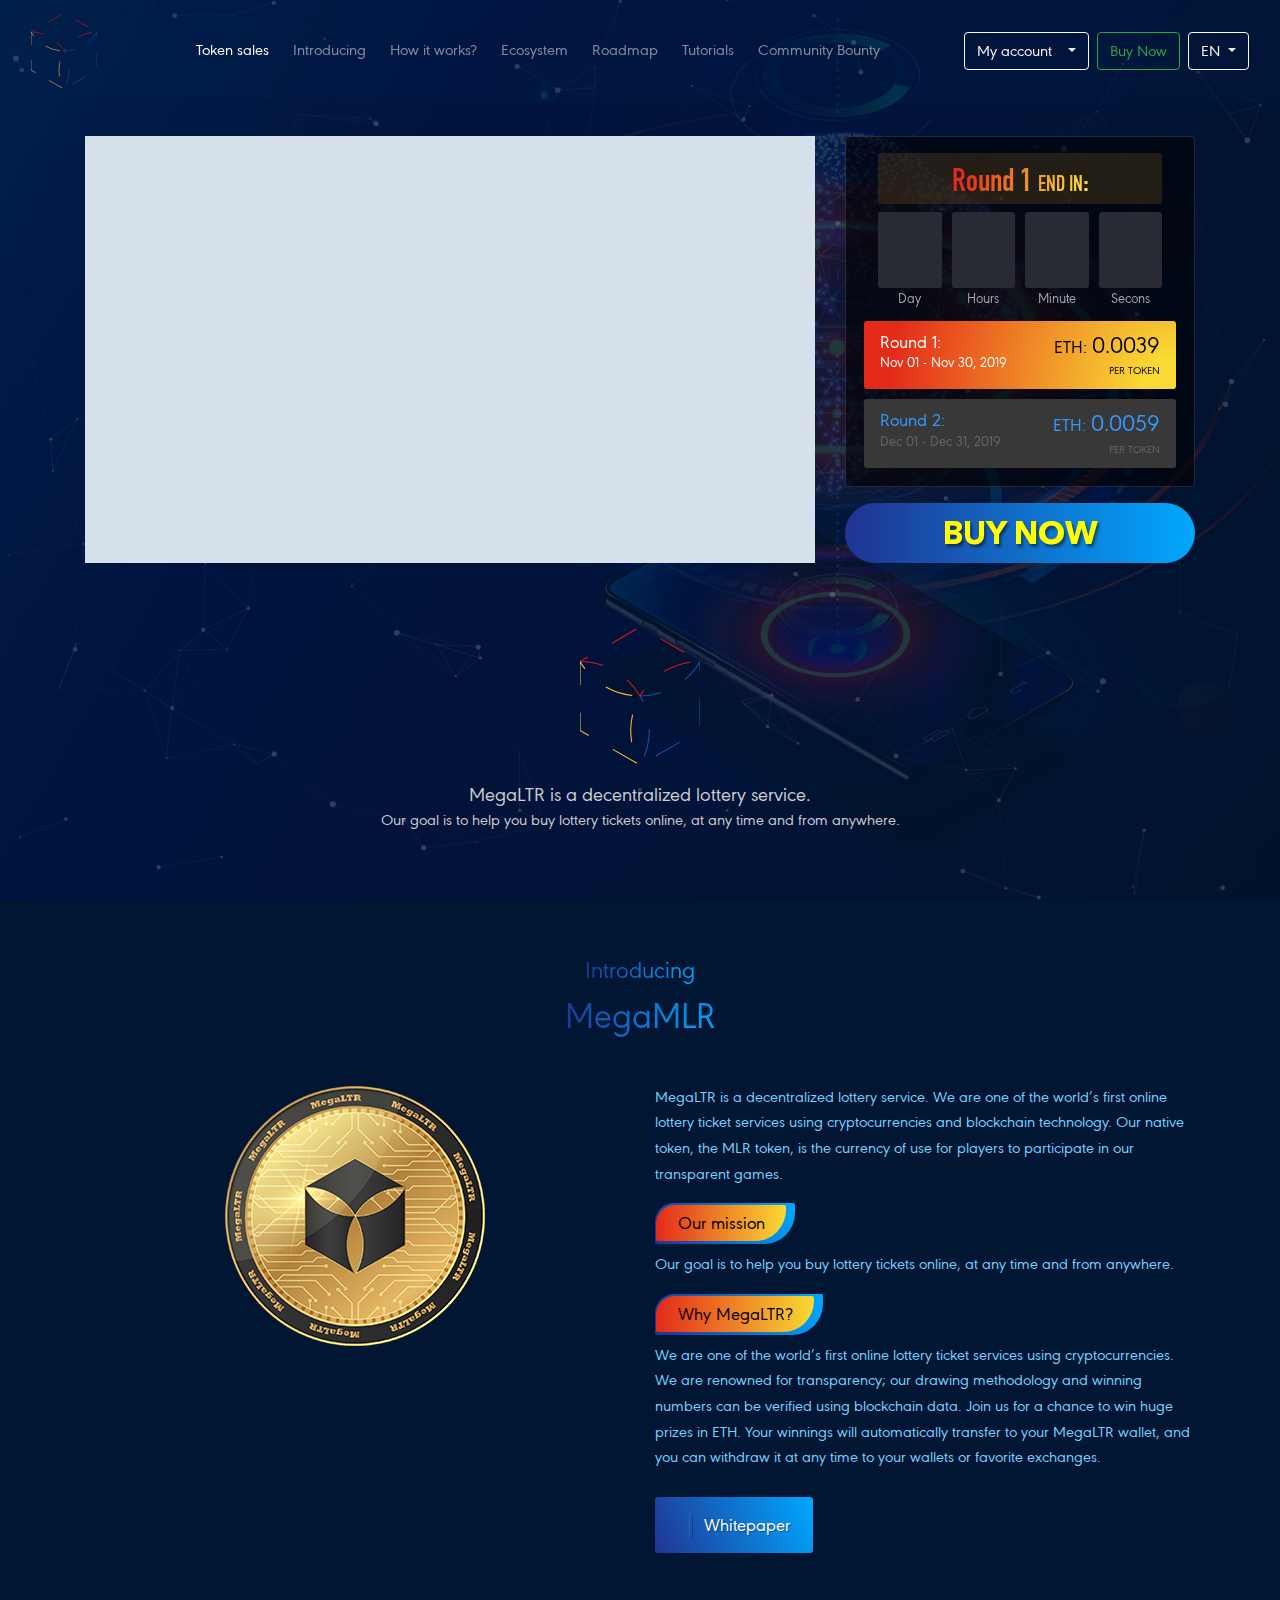
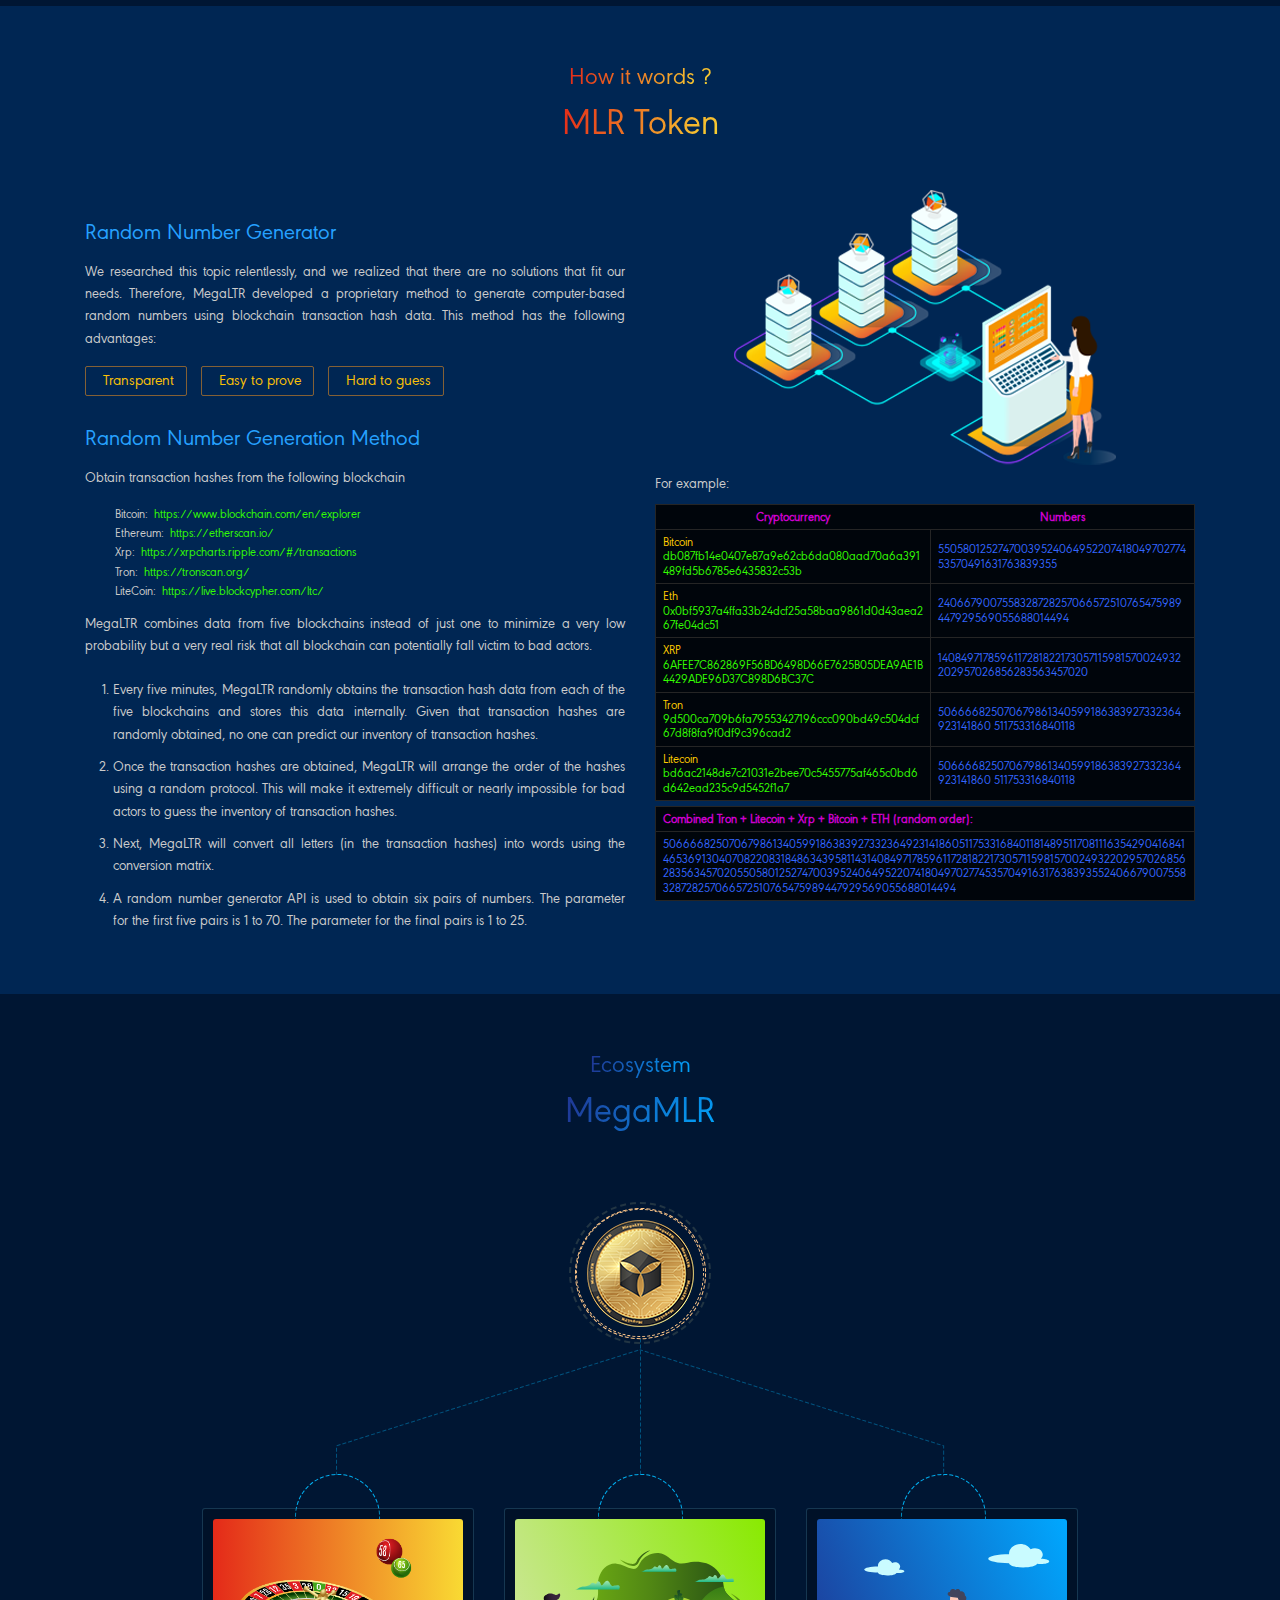
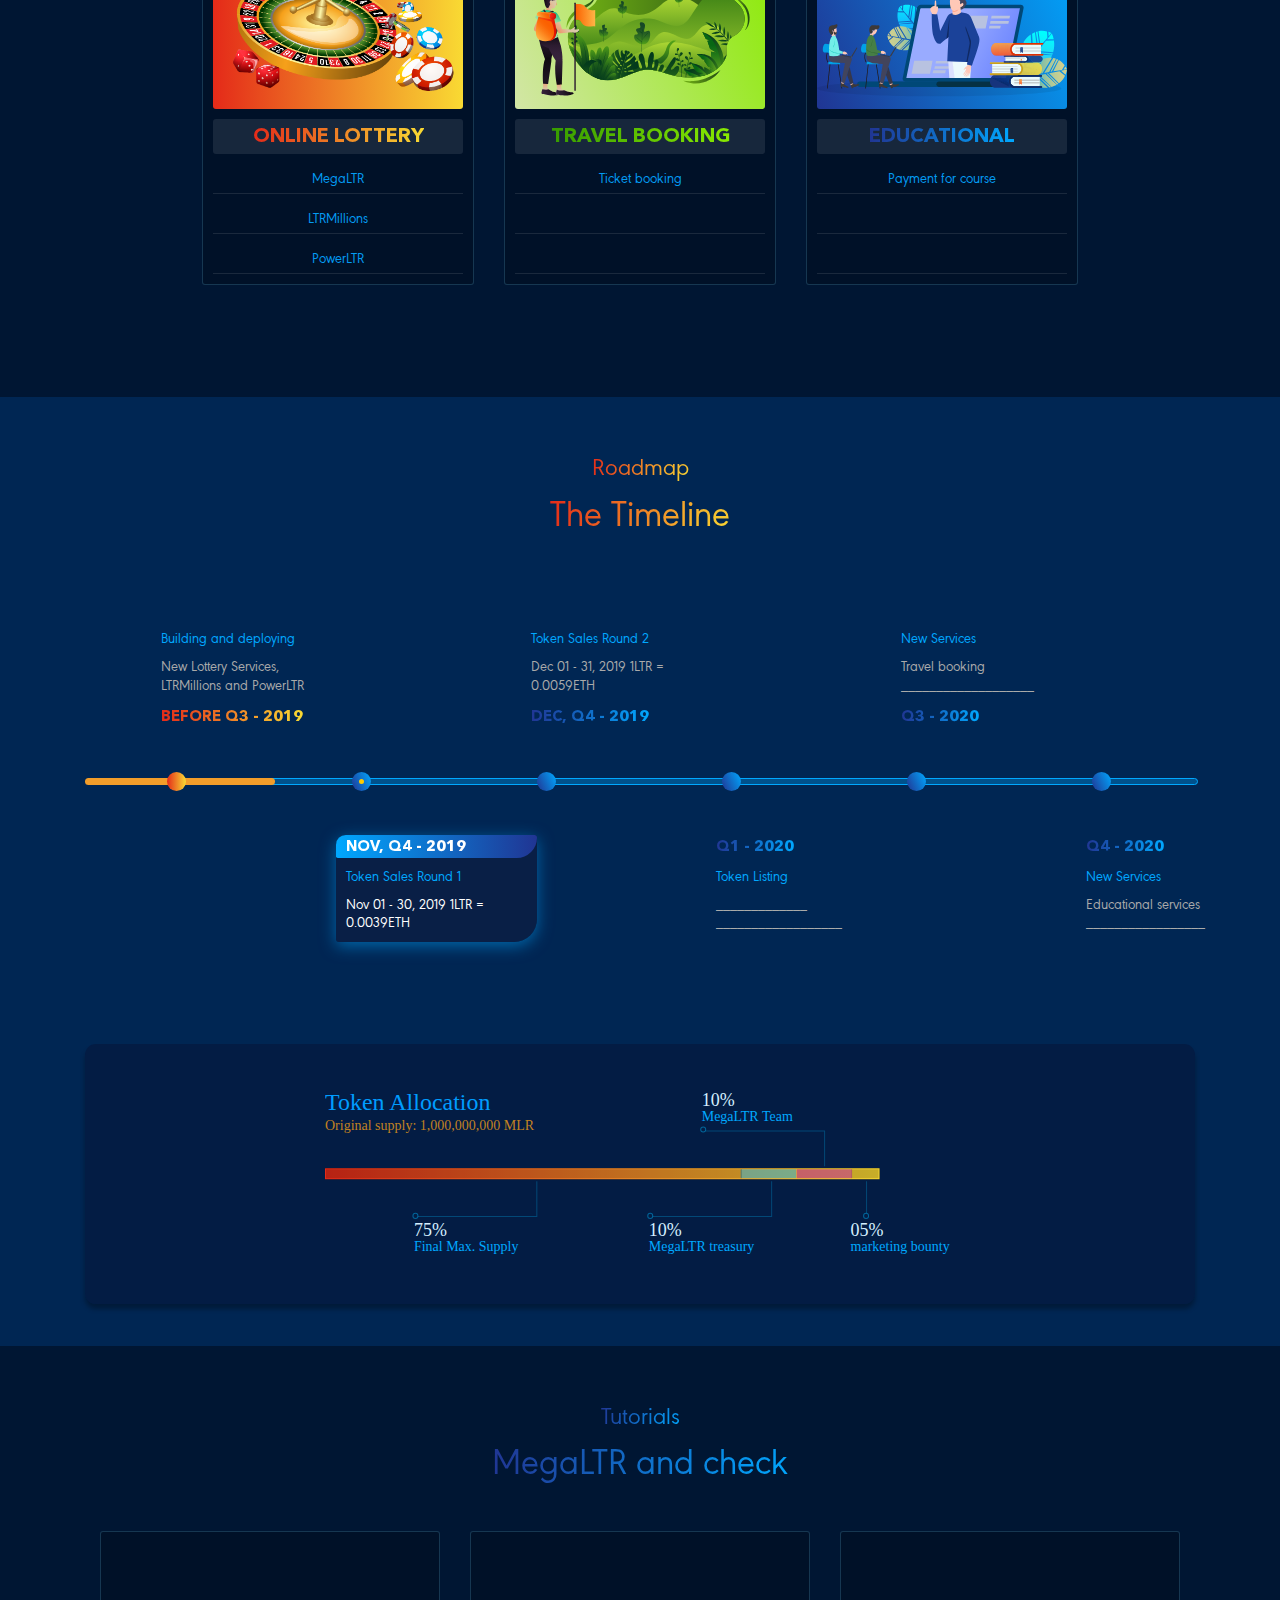
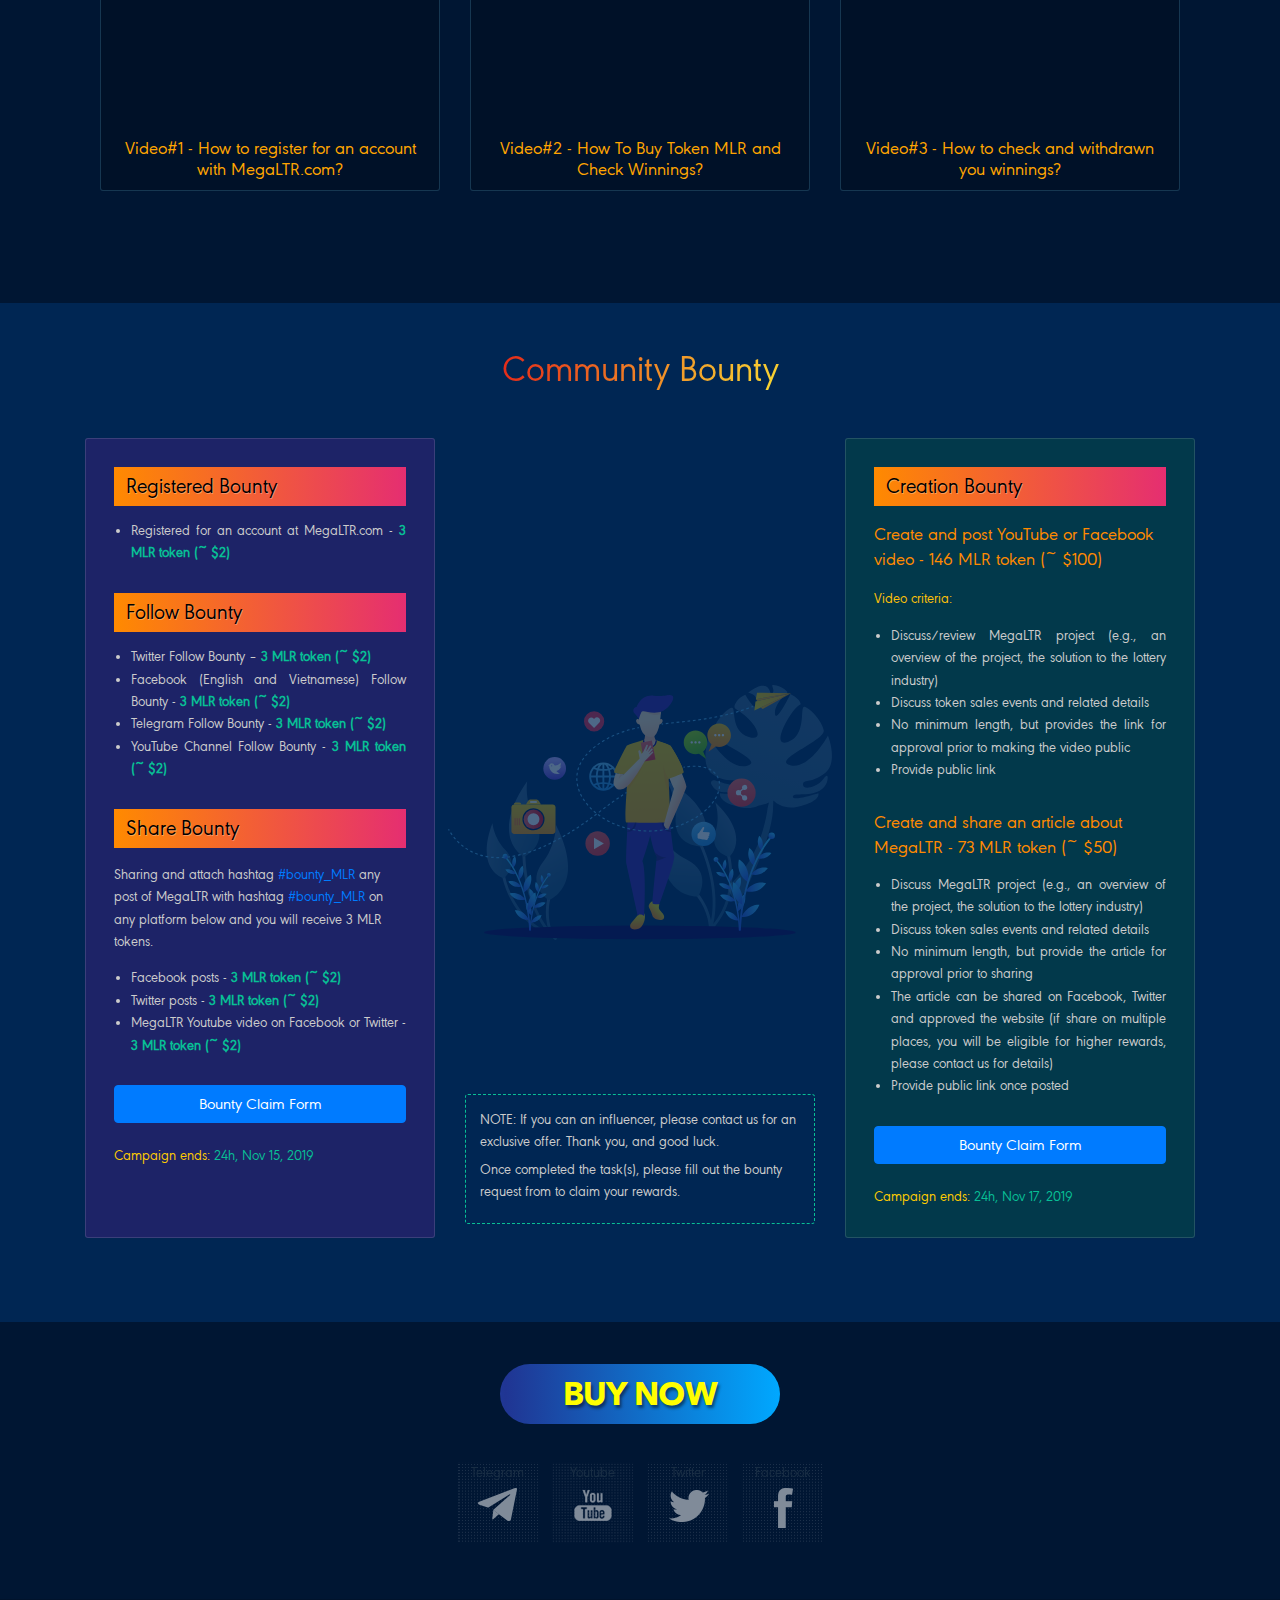
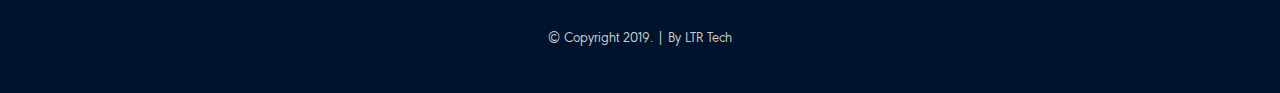
==== commit a711d890: "correct social link" ====
--- a/index.html
+++ b/index.html
@@ -2,6 +2,7 @@
 <html lang="en">
 <head>
     <meta charset="utf-8">
+    <link rel="icon" href="./img/favicon.ico">
     <meta name="viewport" content="width=device-width, initial-scale=1, shrink-to-fit=no">
     <meta name="description" content="">
     <meta name="author" content="Mark Otto, Jacob Thornton, and Bootstrap contributors">
@@ -581,12 +582,12 @@
         <div class="container">
             <a class="btn-buy-now tiktoc" href="#"><span>Buy now</span></a>
             <ul class="social mt-4">
-                <li><a target="_blank" href="https://t.me/MegaltrEnglish" class="social-telegram">Telegram</a></li>
+                <li><a target="_blank" href="https://t.me/MegaLTR" class="social-telegram">Telegram</a></li>
                 <li><a target="_blank"
-                       href="https://www.youtube.com/channel/UCfHdI0iz38aEnz-XQSppzxA?view_as=subscriber"
+                       href="https://www.youtube.com/channel/UCfHdI0iz38aEnz-XQSppzxA"
                        class="social-youtube">Youtube</a></li>
                 <li><a target="_blank" href="https://twitter.com/MegaLTR" class="social-twitter">Twitter</a></li>
-                <li><a target="_blank" href="https://www.facebook.com/groups/372822923393430/" class="social-facebook">Facebook</a>
+                <li><a target="_blank" href="https://fb.com/MegaLTR" class="social-facebook">Facebook</a>
                 </li>
                 <!--<li><a target="_blank" href="#" class="social-medium">Medium</a></li>-->
             </ul>
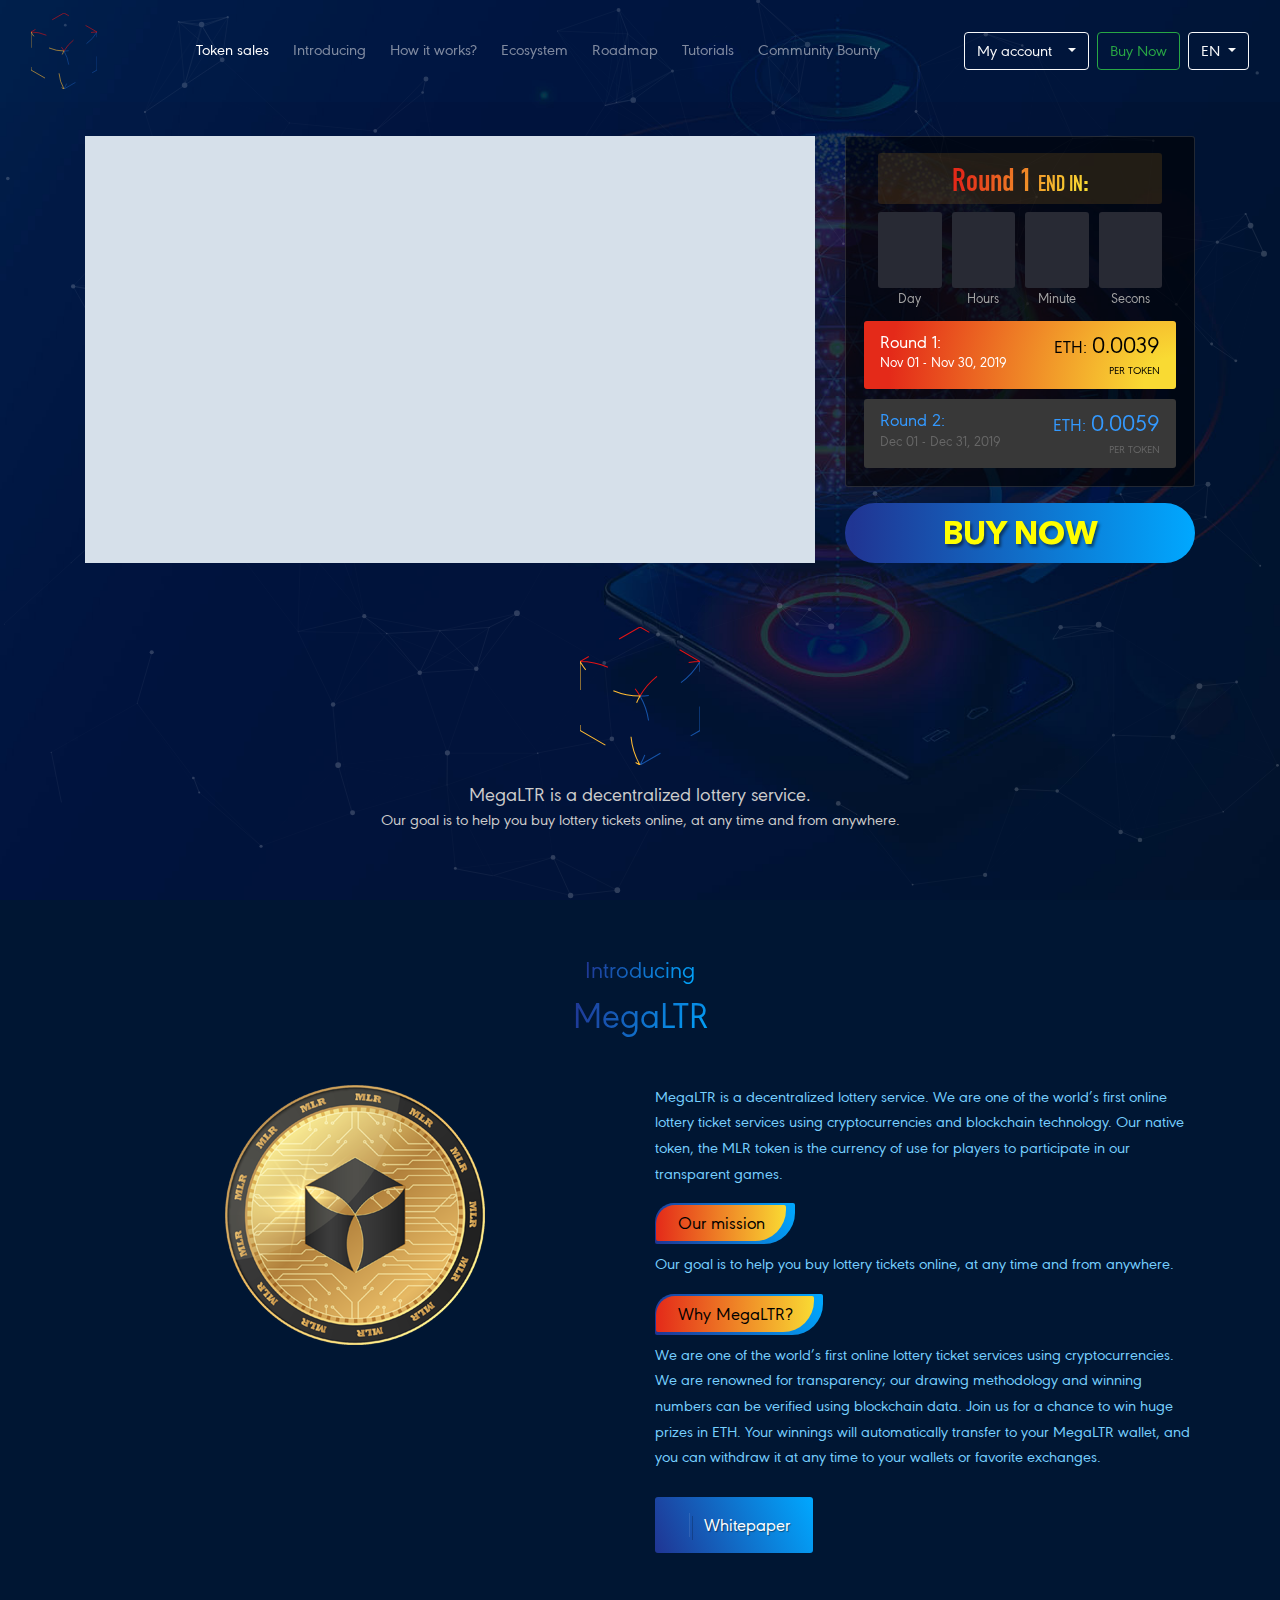
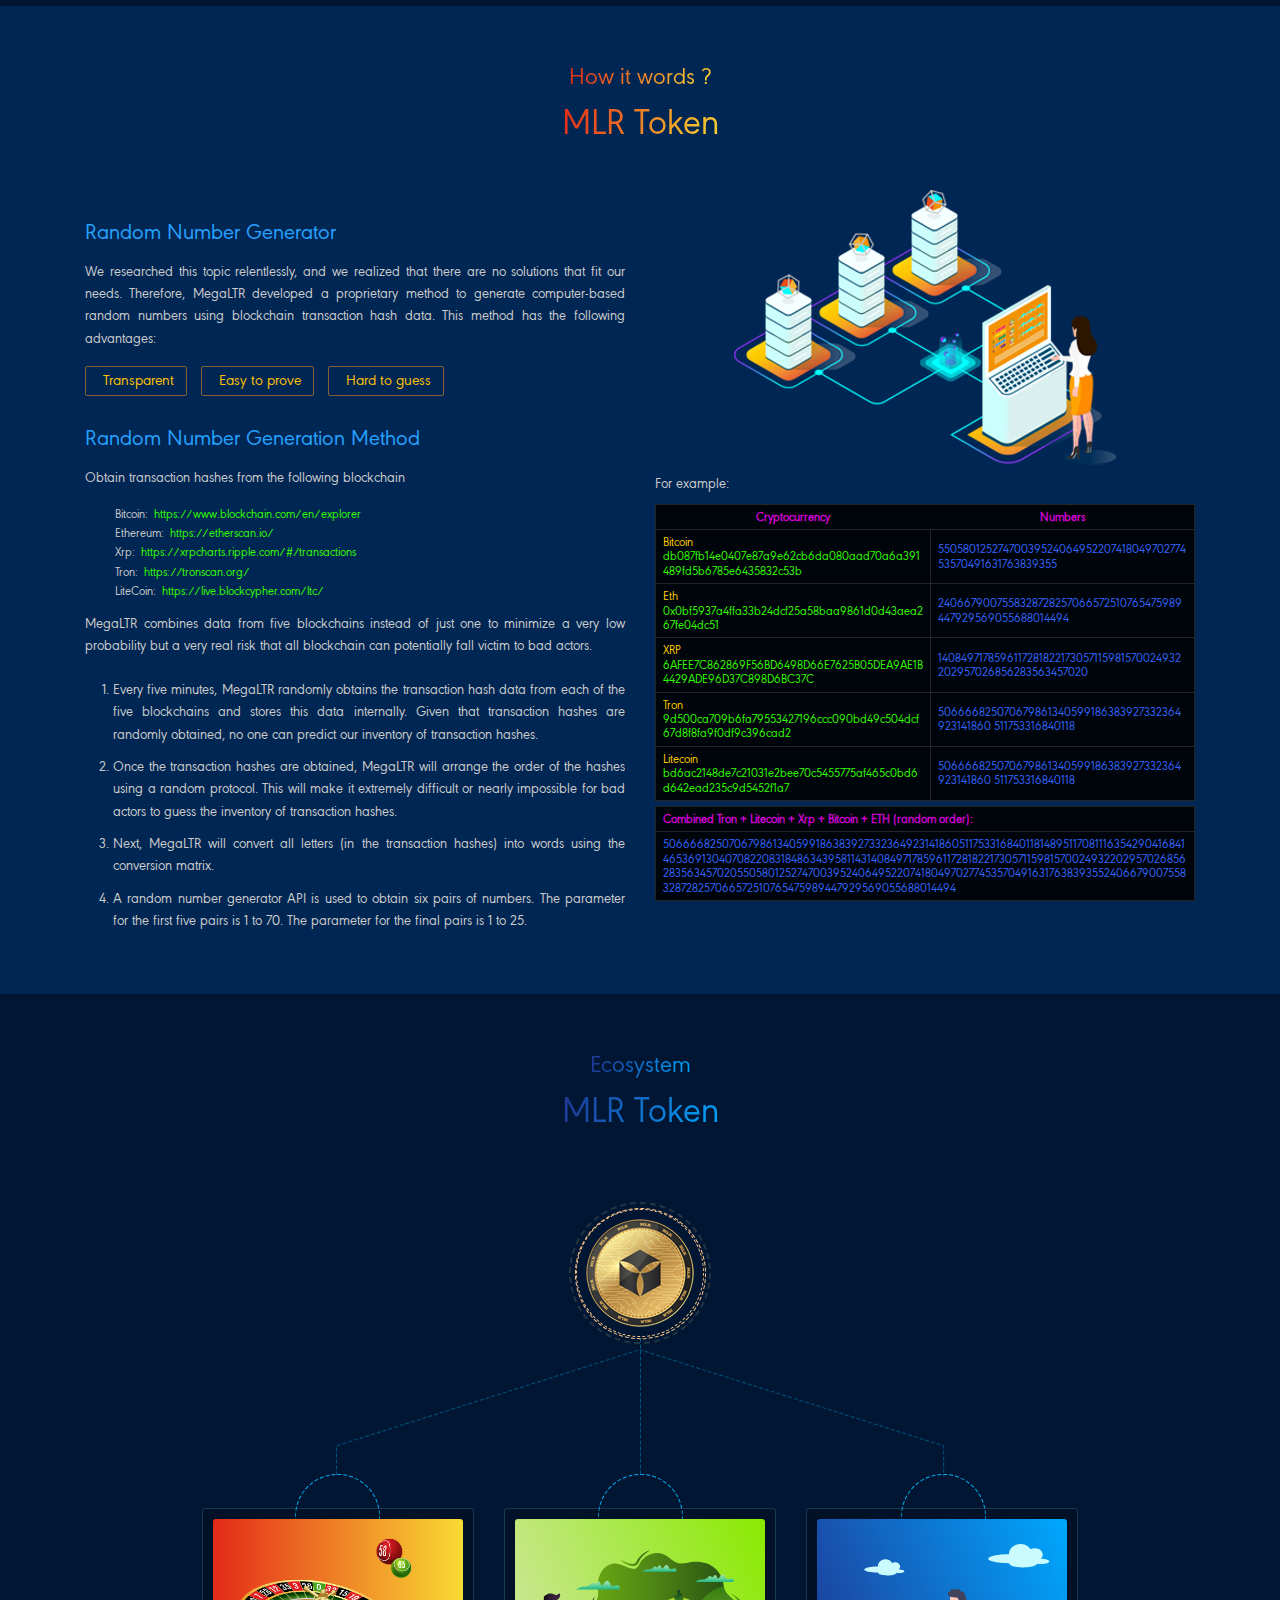
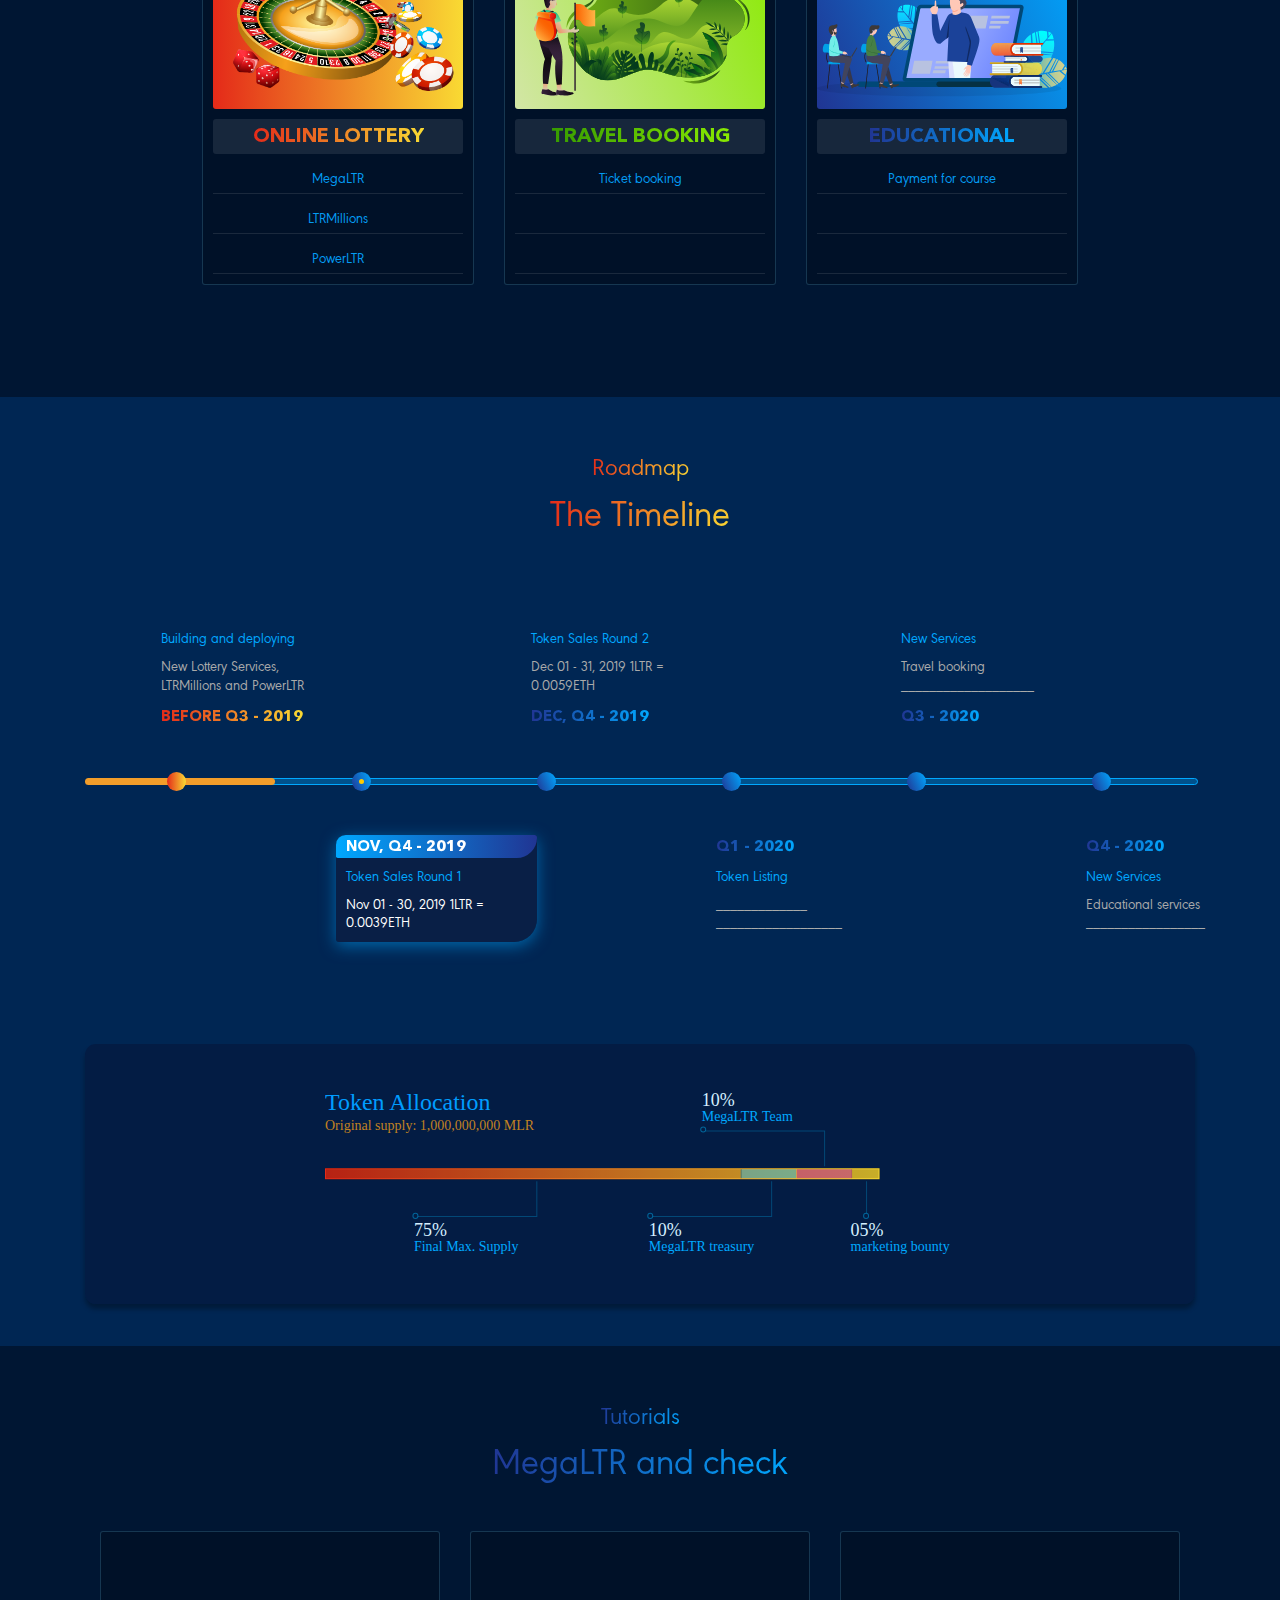
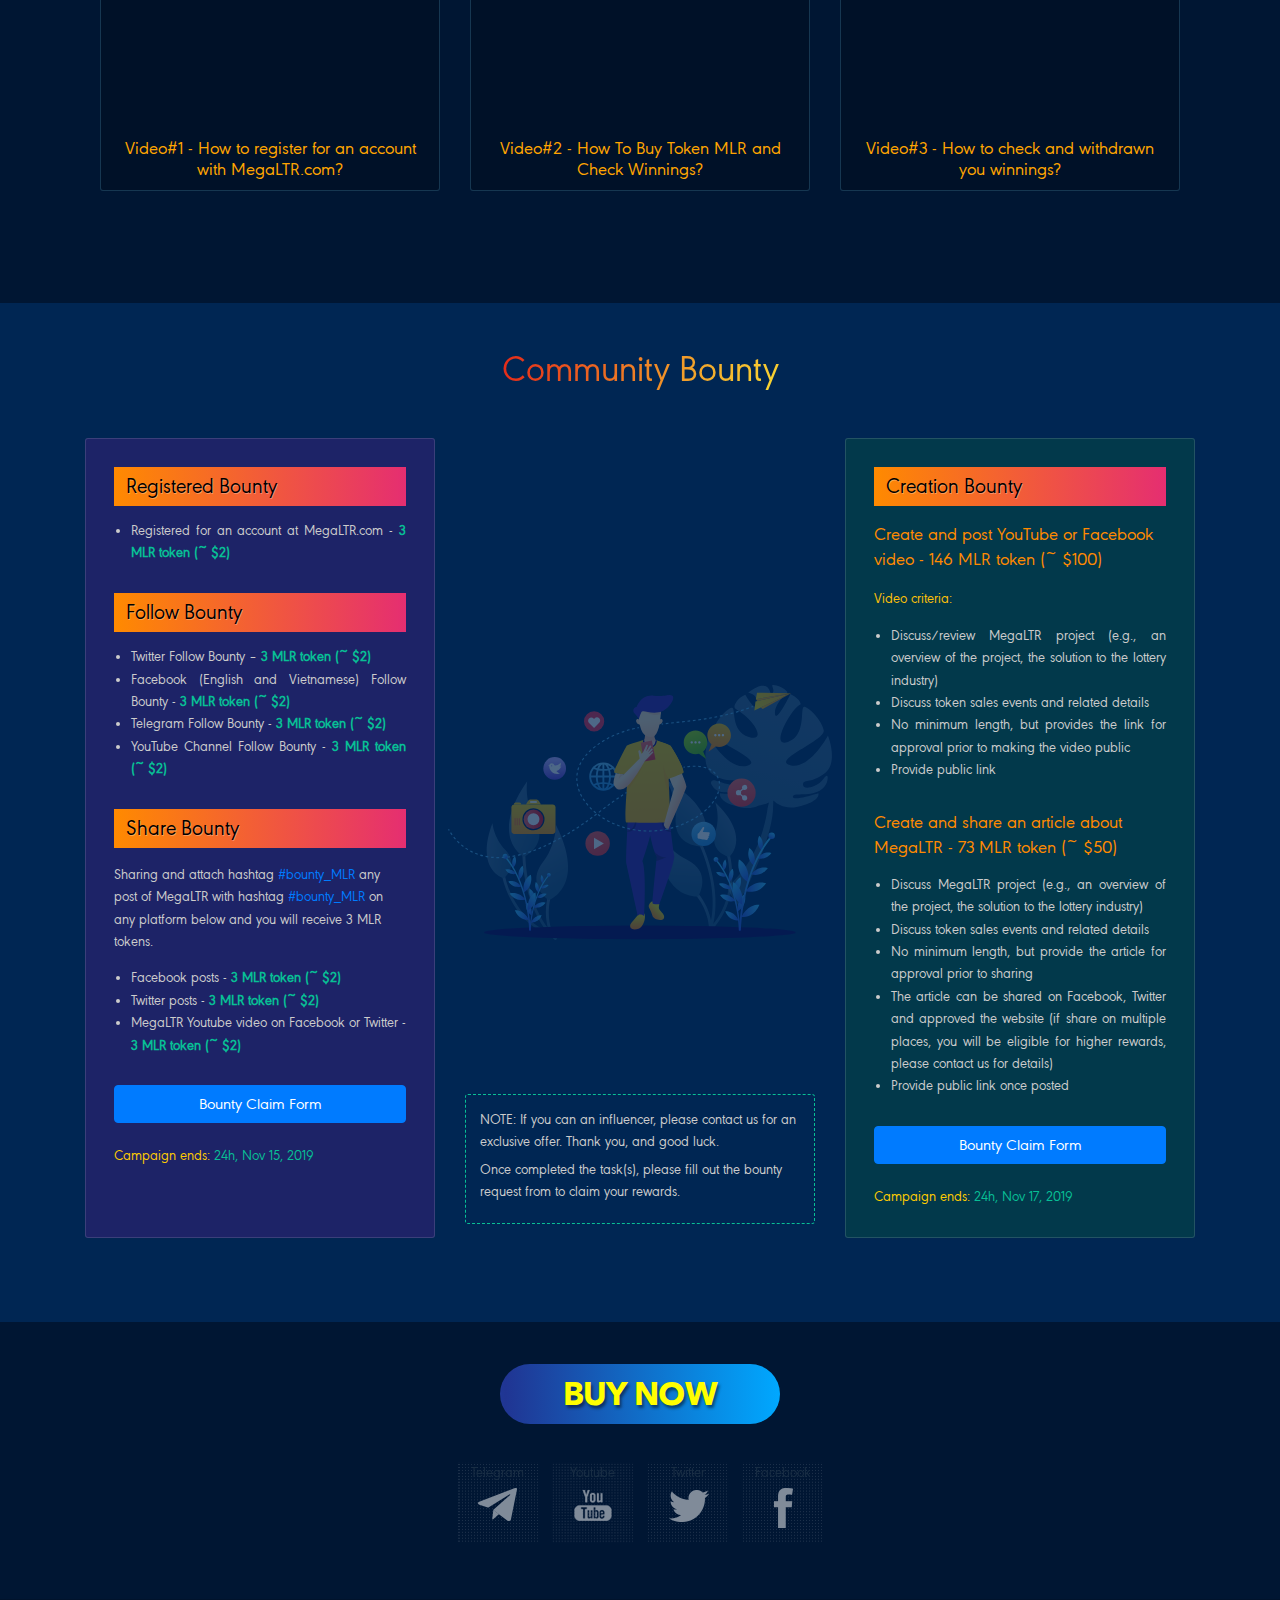
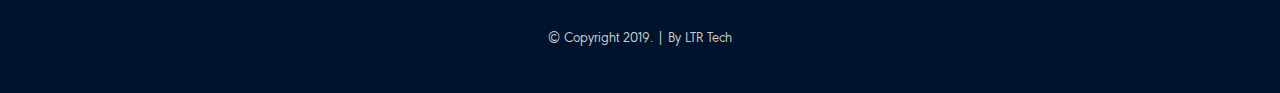
==== commit ac5849bc: "correct text" ====
--- a/index.html
+++ b/index.html
@@ -154,7 +154,7 @@
         <div class="section-head">
             <h2>
                 <small>Introducing</small>
-                <br><span>MegaMLR</span></h2>
+                <br><span>MegaLTR</span></h2>
         </div>
         <div class="row">
             <div class="col-md-6 text-center">
@@ -163,7 +163,7 @@
             <div class="col-md-6">
                 <div class="paragraph">
                     <p>MegaLTR is a decentralized lottery service. We are one of the world’s first online lottery ticket
-                        services using cryptocurrencies and blockchain technology. Our native token, the MLR token, is
+                        services using cryptocurrencies and blockchain technology. Our native token, the MLR token is
                         the currency of use for players to participate in our transparent games.</p>
                     <h4 class="title-style"><label><span>Our mission</span></label></h4>
                     <p>Our goal is to help you buy lottery tickets online, at any time and from anywhere.</p>
@@ -324,7 +324,7 @@
         <div class="section-head">
             <h2>
                 <small>Ecosystem</small>
-                <br><span>MegaMLR</span></h2>
+                <br><span>MLR Token</span></h2>
         </div>
         <div class="ecosystem">
             <div class="currency">
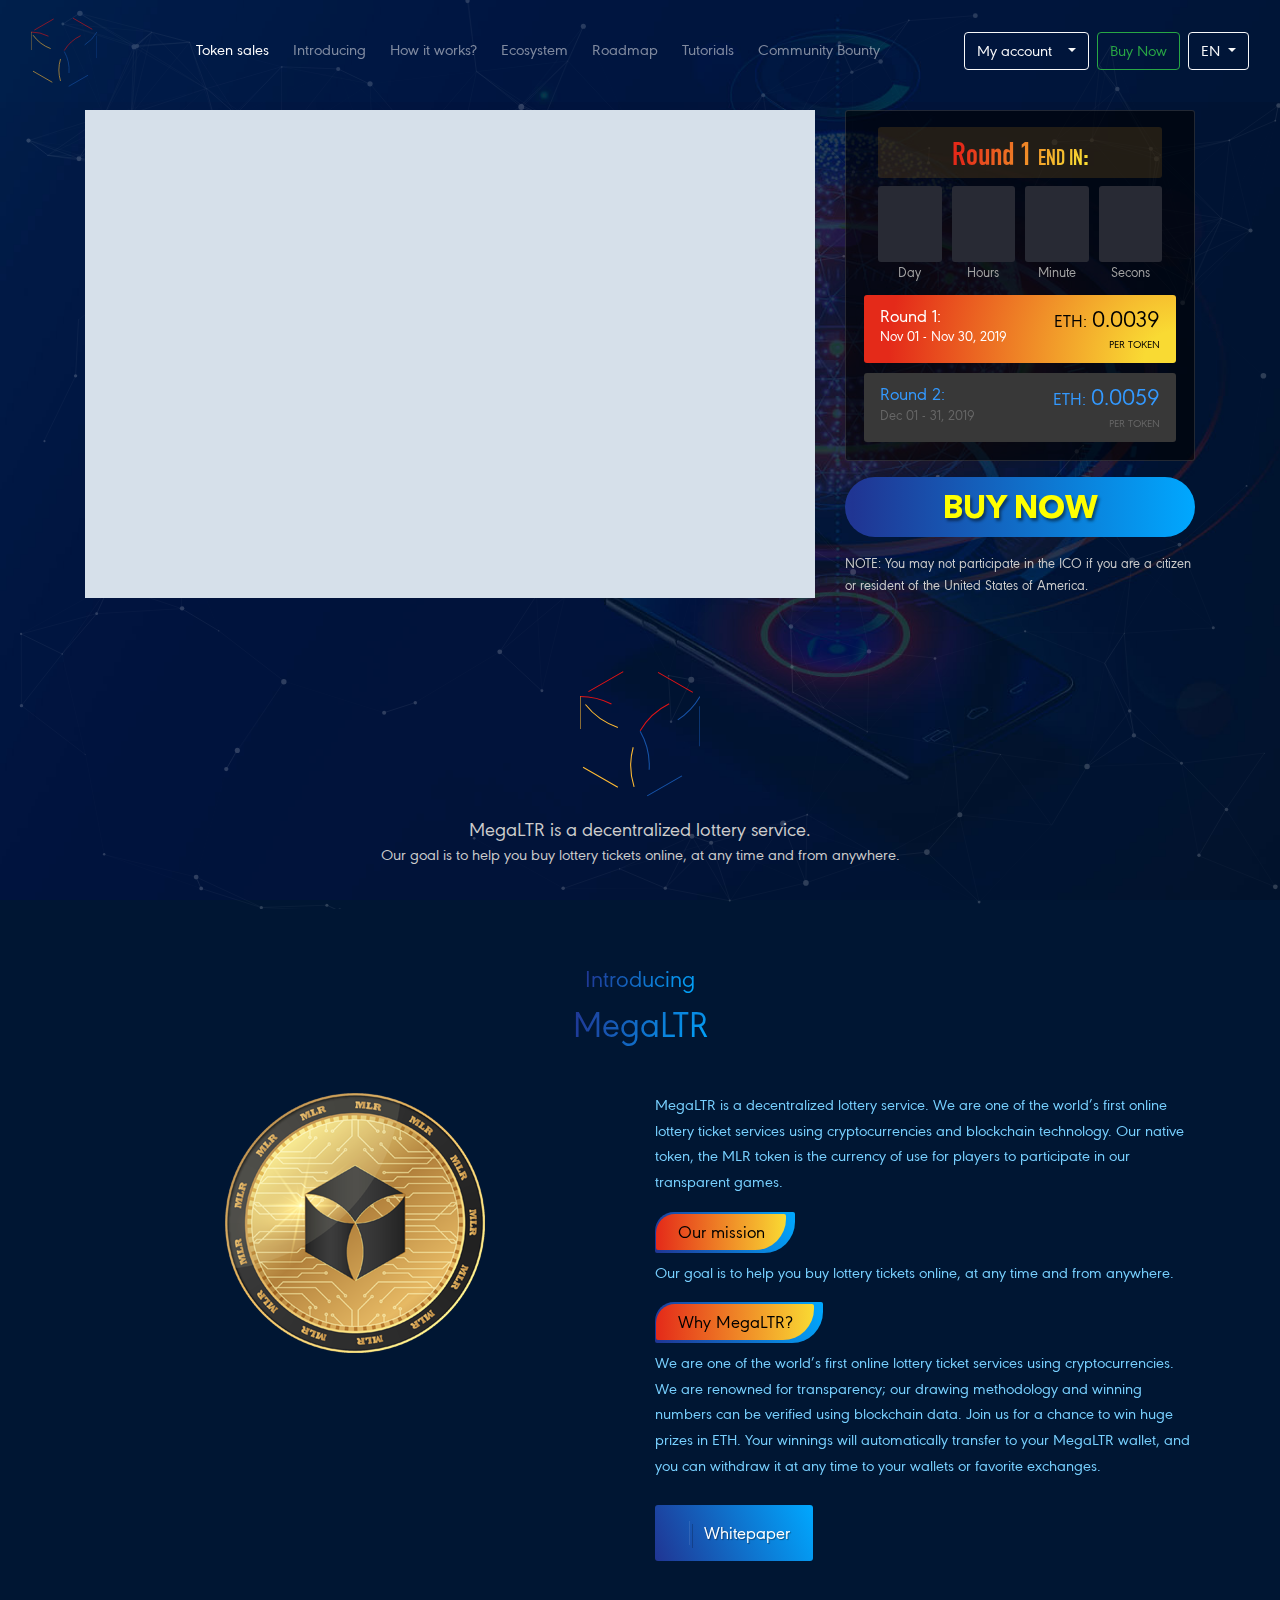
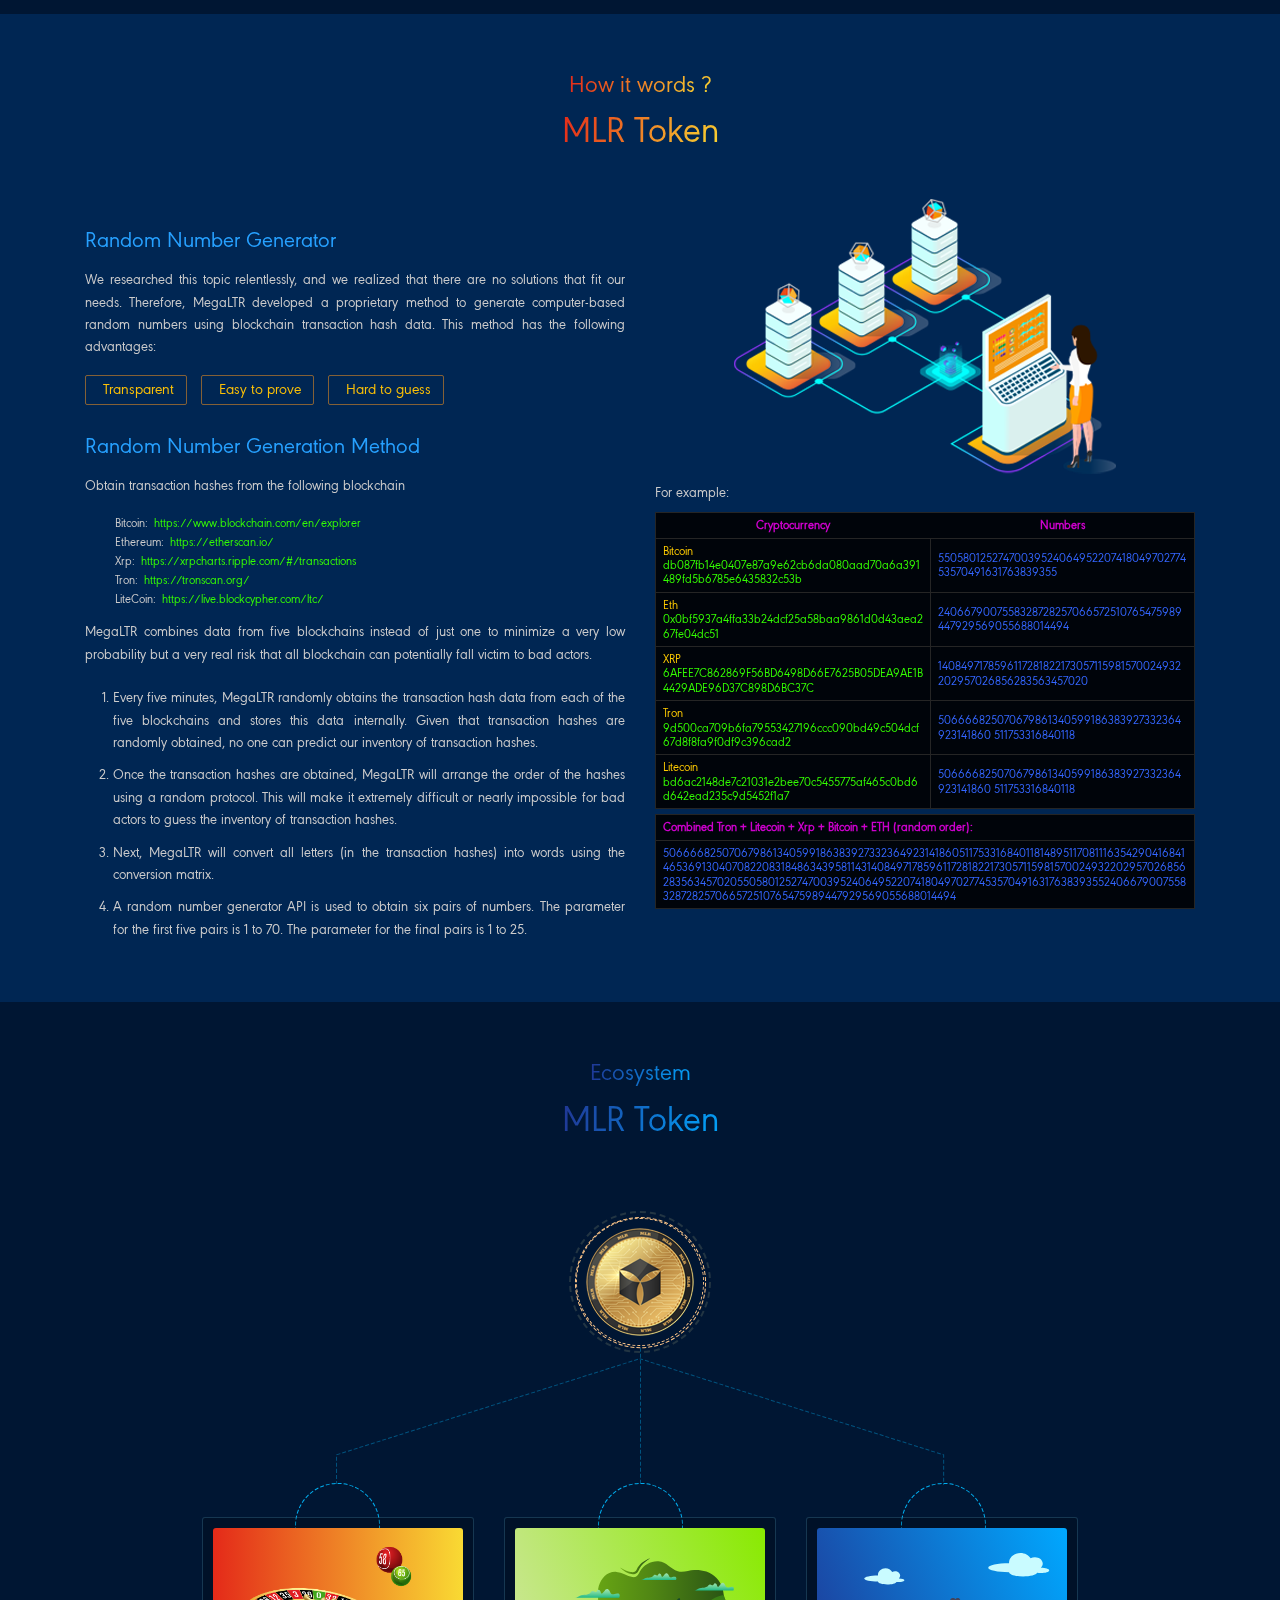
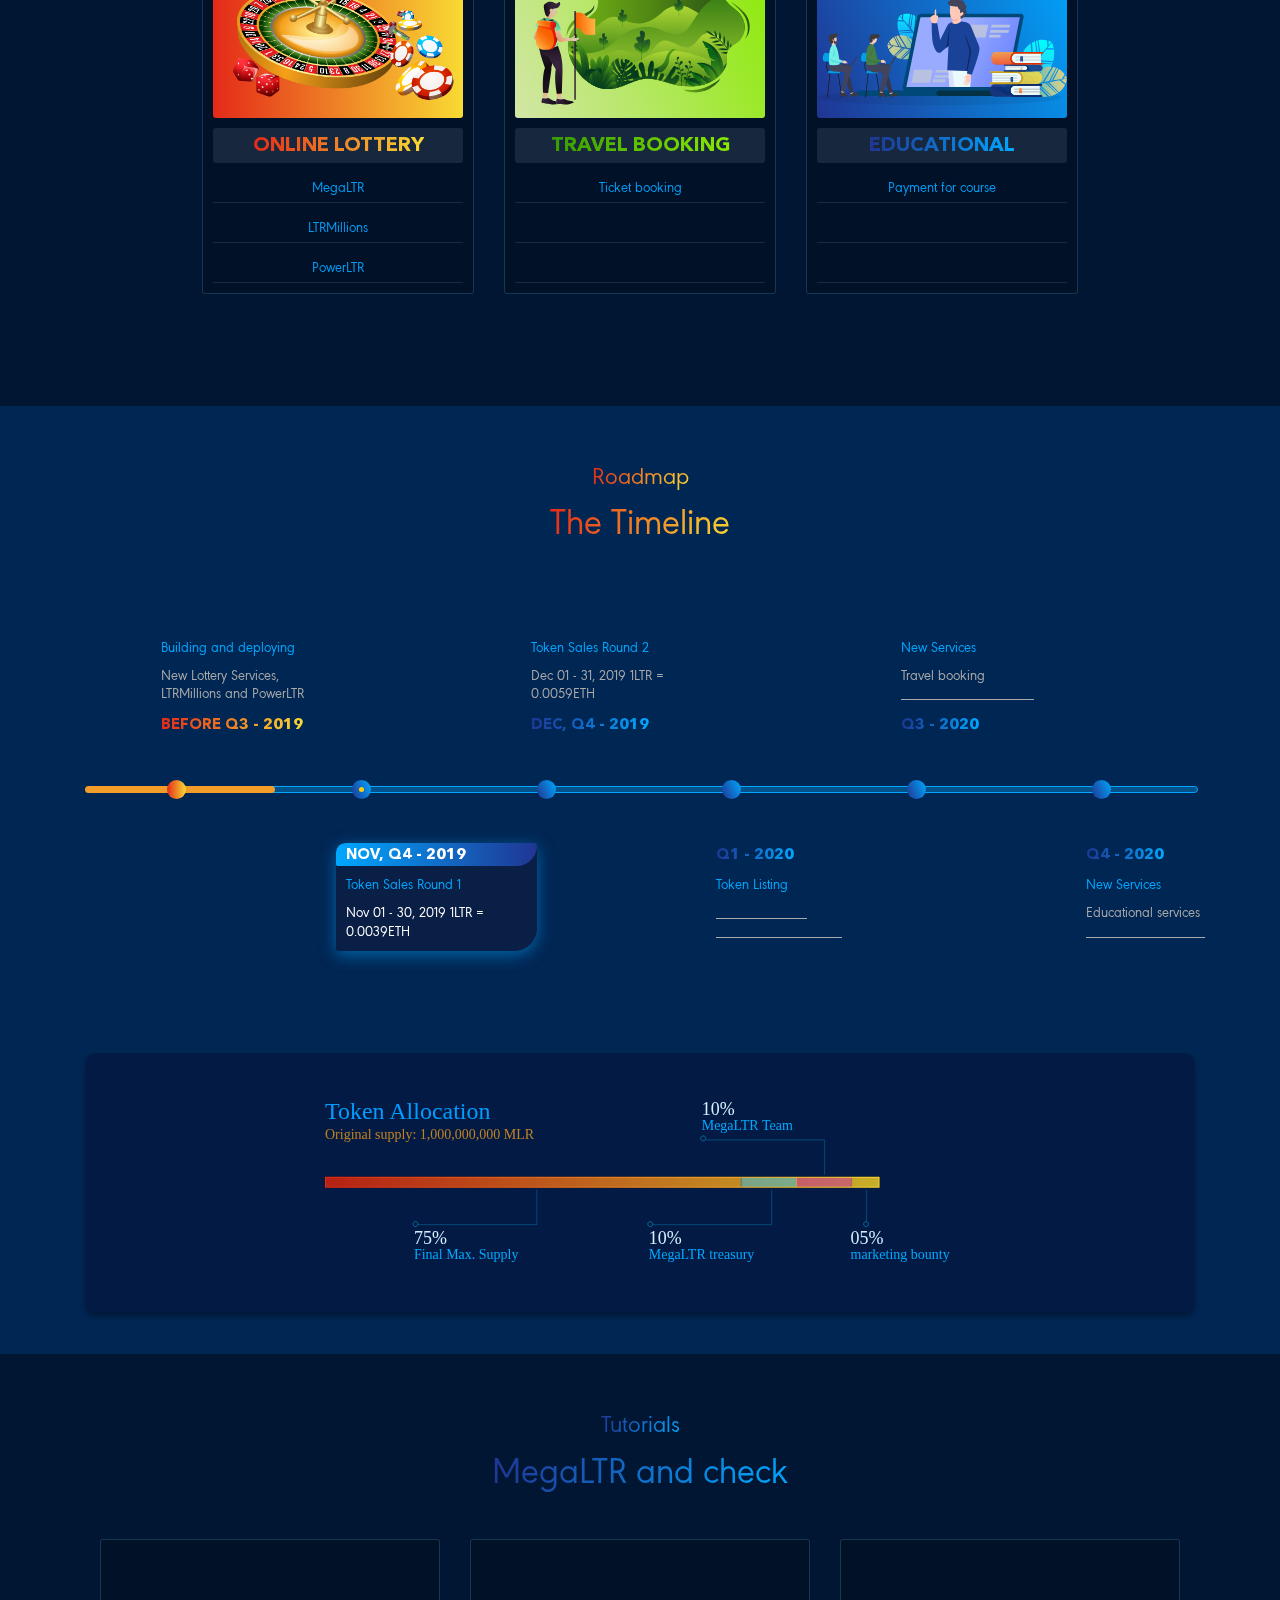
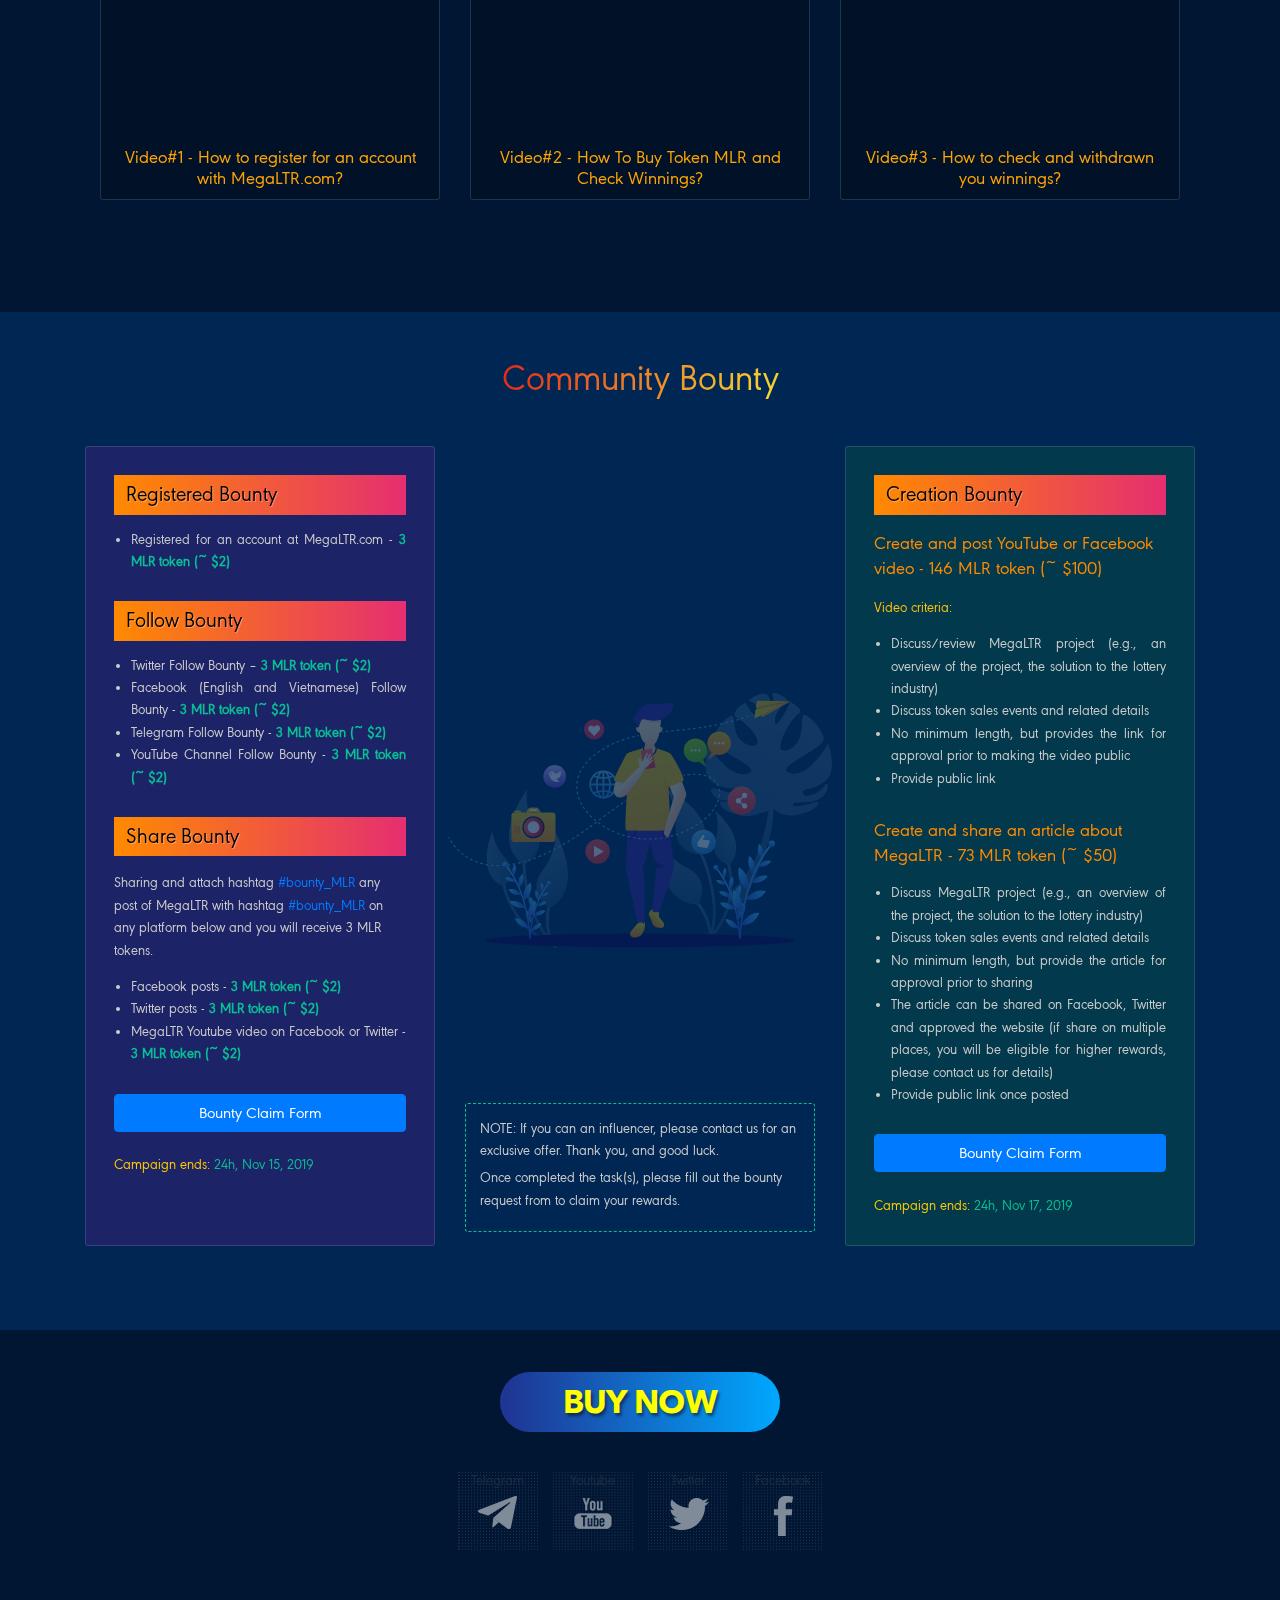
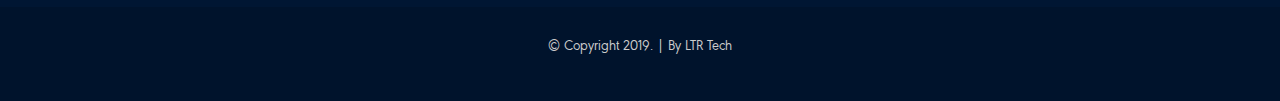
==== commit a8b6a71f: "update 20-10" ====
--- a/index.html
+++ b/index.html
@@ -129,7 +129,7 @@
                     <div class="bit-round">
                         <div class="col">
                             <div>Round 2:</div>
-                            <span>Dec 01 - Dec 31, 2019</span>
+                            <span>Dec 01 - 31, 2019</span>
                         </div>
                         <div class="col text-right">
                             <div>ETH: <big>0.0059</big></div>
@@ -139,6 +139,9 @@
                 </div>
                 <div class="mt-3">
                     <a class="btn-buy-now" href="#"><span>Buy now</span></a>
+                </div>
+                <div class="mt-3">
+                    NOTE: You may not participate in the ICO if you are a citizen or resident of the United States of America.
                 </div>
             </div>
         </div>
@@ -175,7 +178,7 @@
                         transfer to your MegaLTR wallet, and you can withdraw it at any time to your wallets or favorite
                         exchanges.</p>
                     <div class="py-4">
-                        <a href="./doc/MLR_Whitepaper_EN_v1.2.pdf" class="btn-wpp"><span class="lnr lnr-file-empty"></span> <span>Whitepaper</span></a>
+                        <a href="./doc/MLR_Whitepaper_EN_v1.3.pdf" class="btn-wpp"><span class="lnr lnr-file-empty"></span> <span>Whitepaper</span></a>
                     </div>
                 </div>
             </div>
@@ -603,7 +606,7 @@
 <script src="./js/app.js"></script>
 
 <script type="text/javascript">
-    var countDownDate = new Date("Nov 01, 2019 0:0:0").getTime();
+    var countDownDate = new Date("Nov 01, 2019 3:0:0").getTime();
     var x = setInterval(function () {
         var now = new Date().getTime();
         var distance = countDownDate - now;
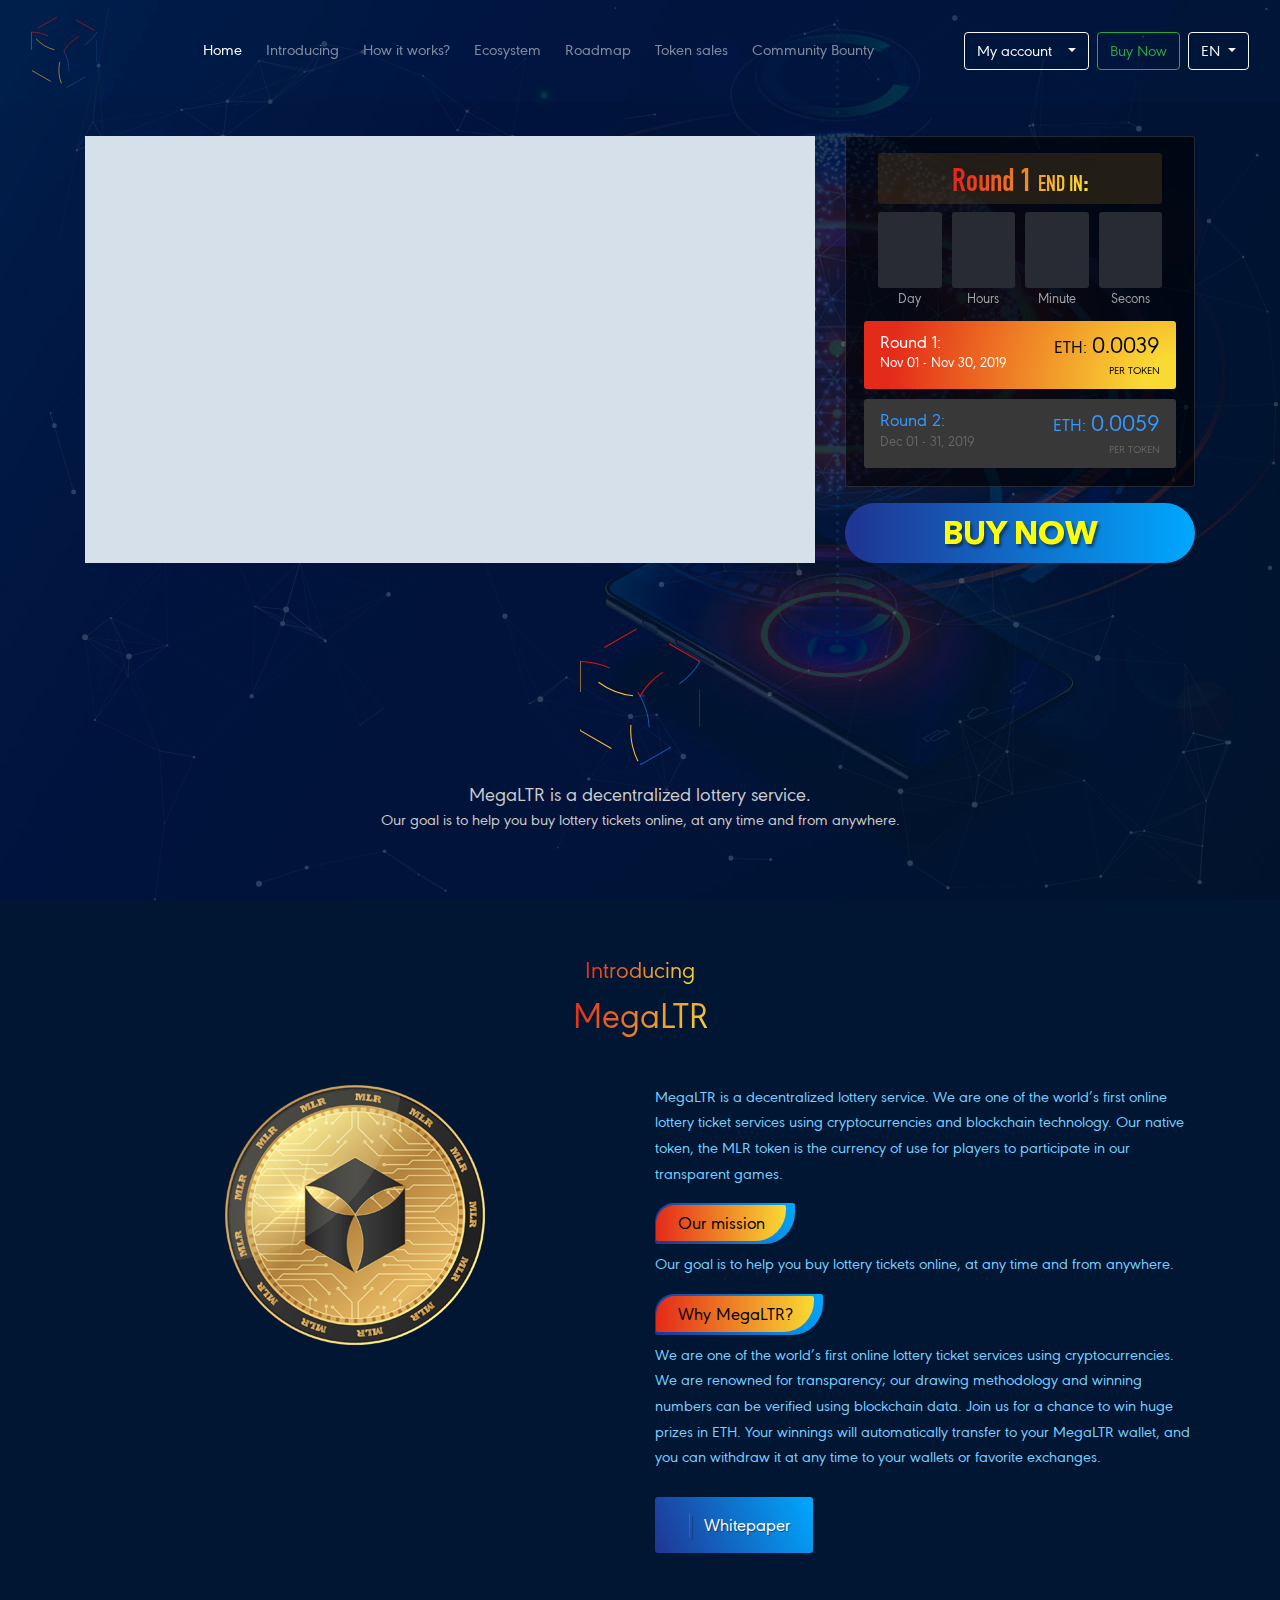
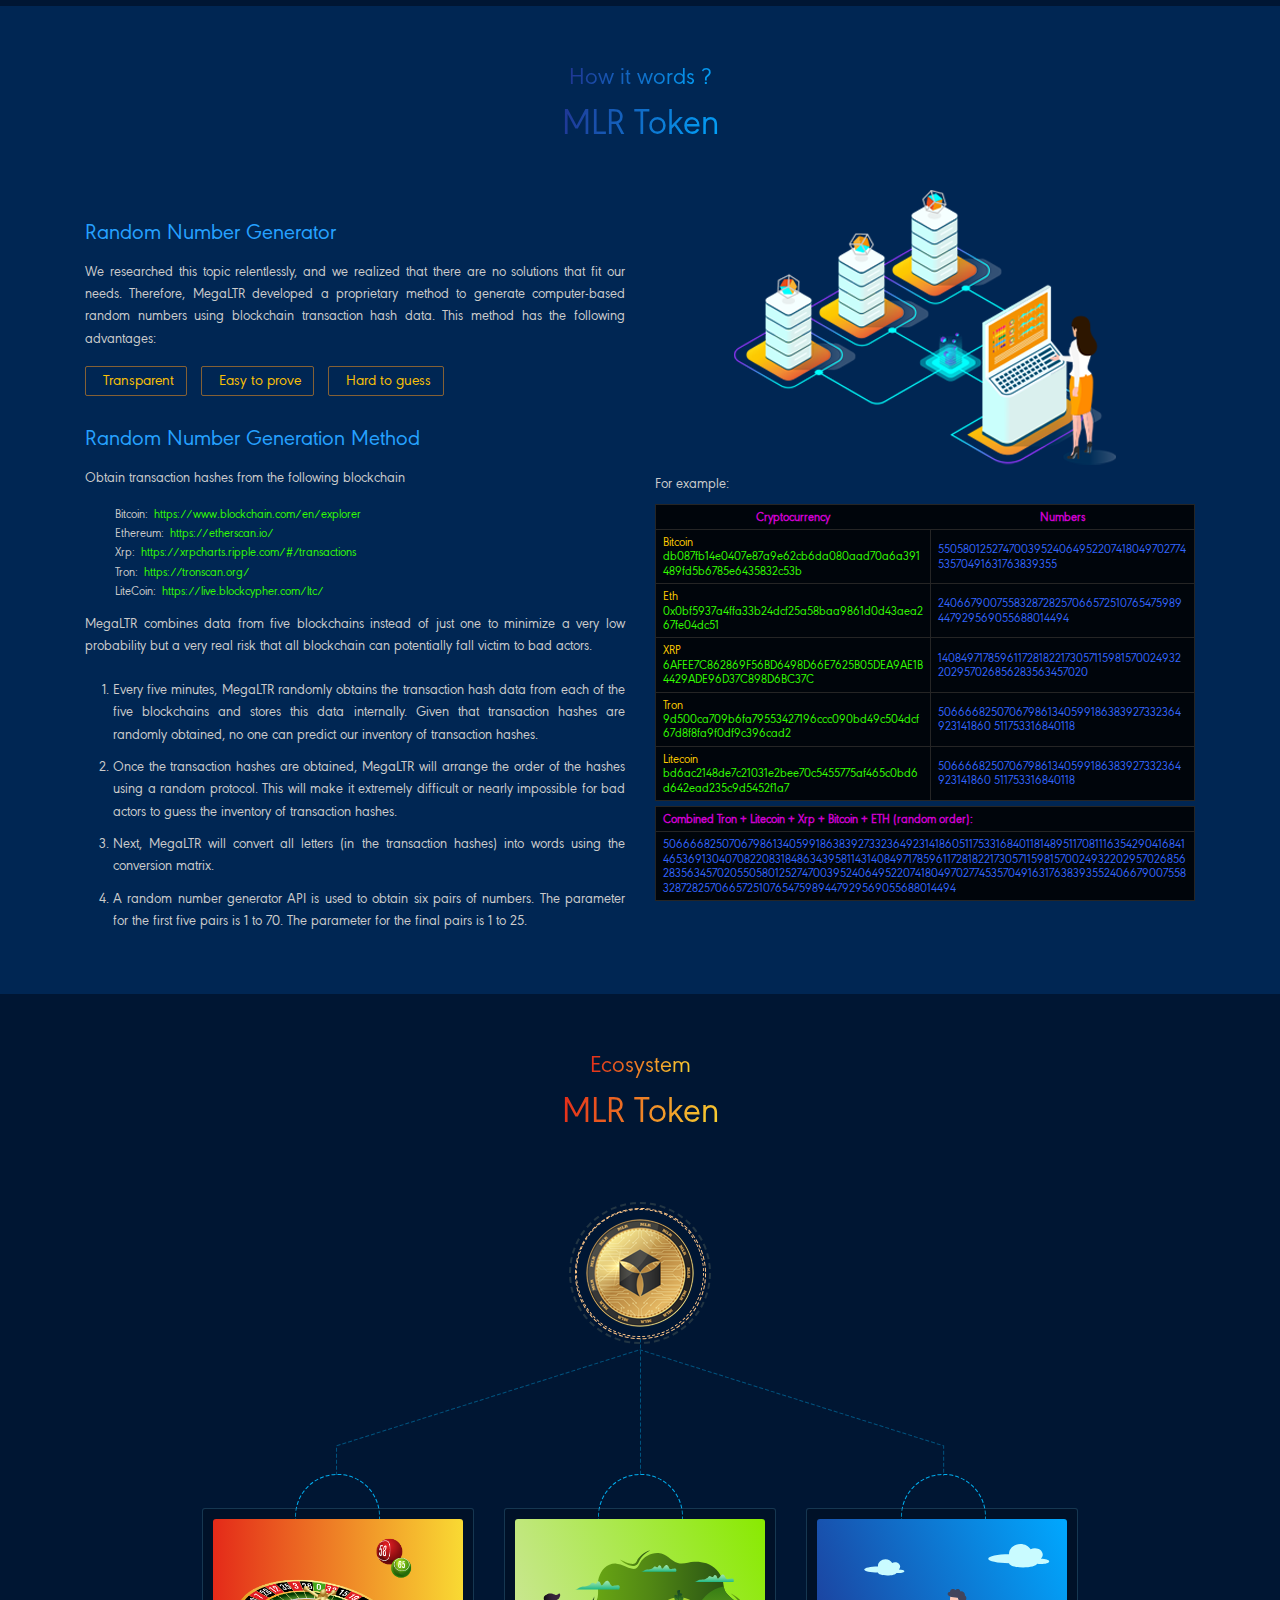
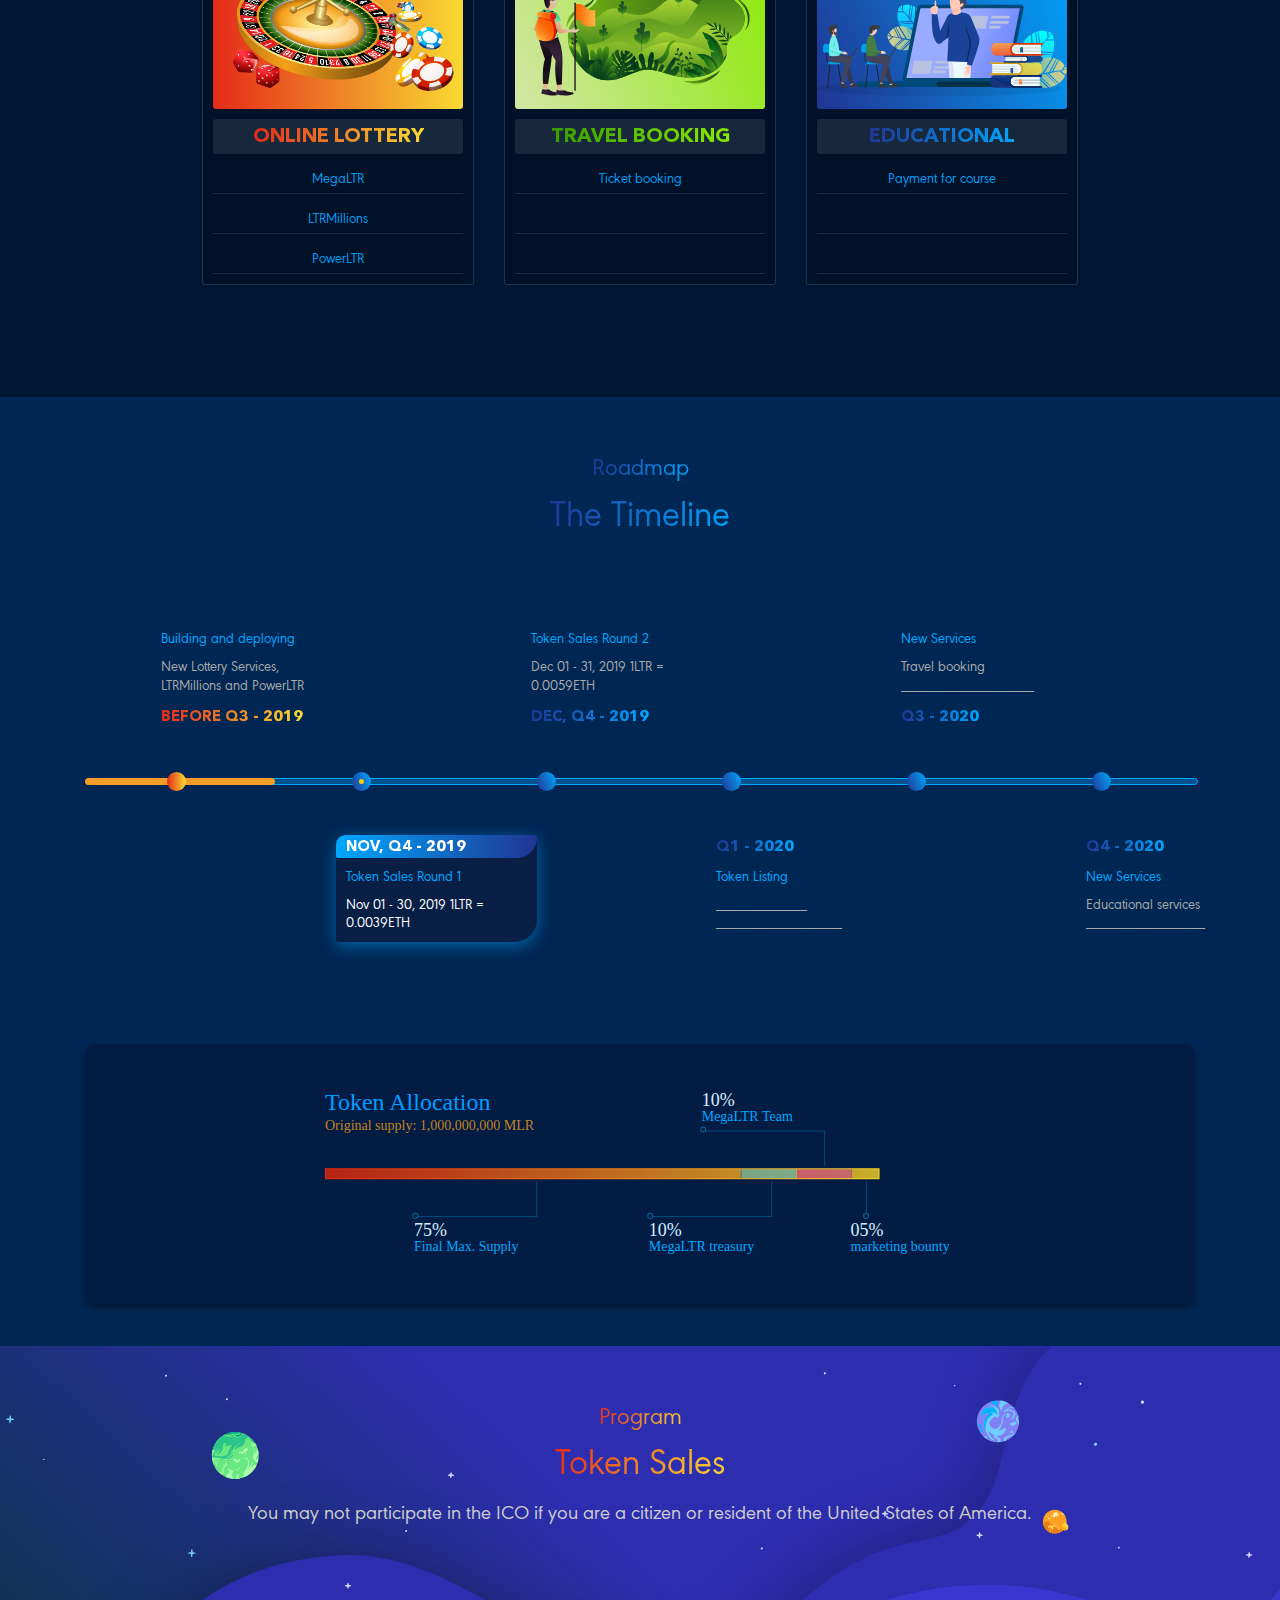
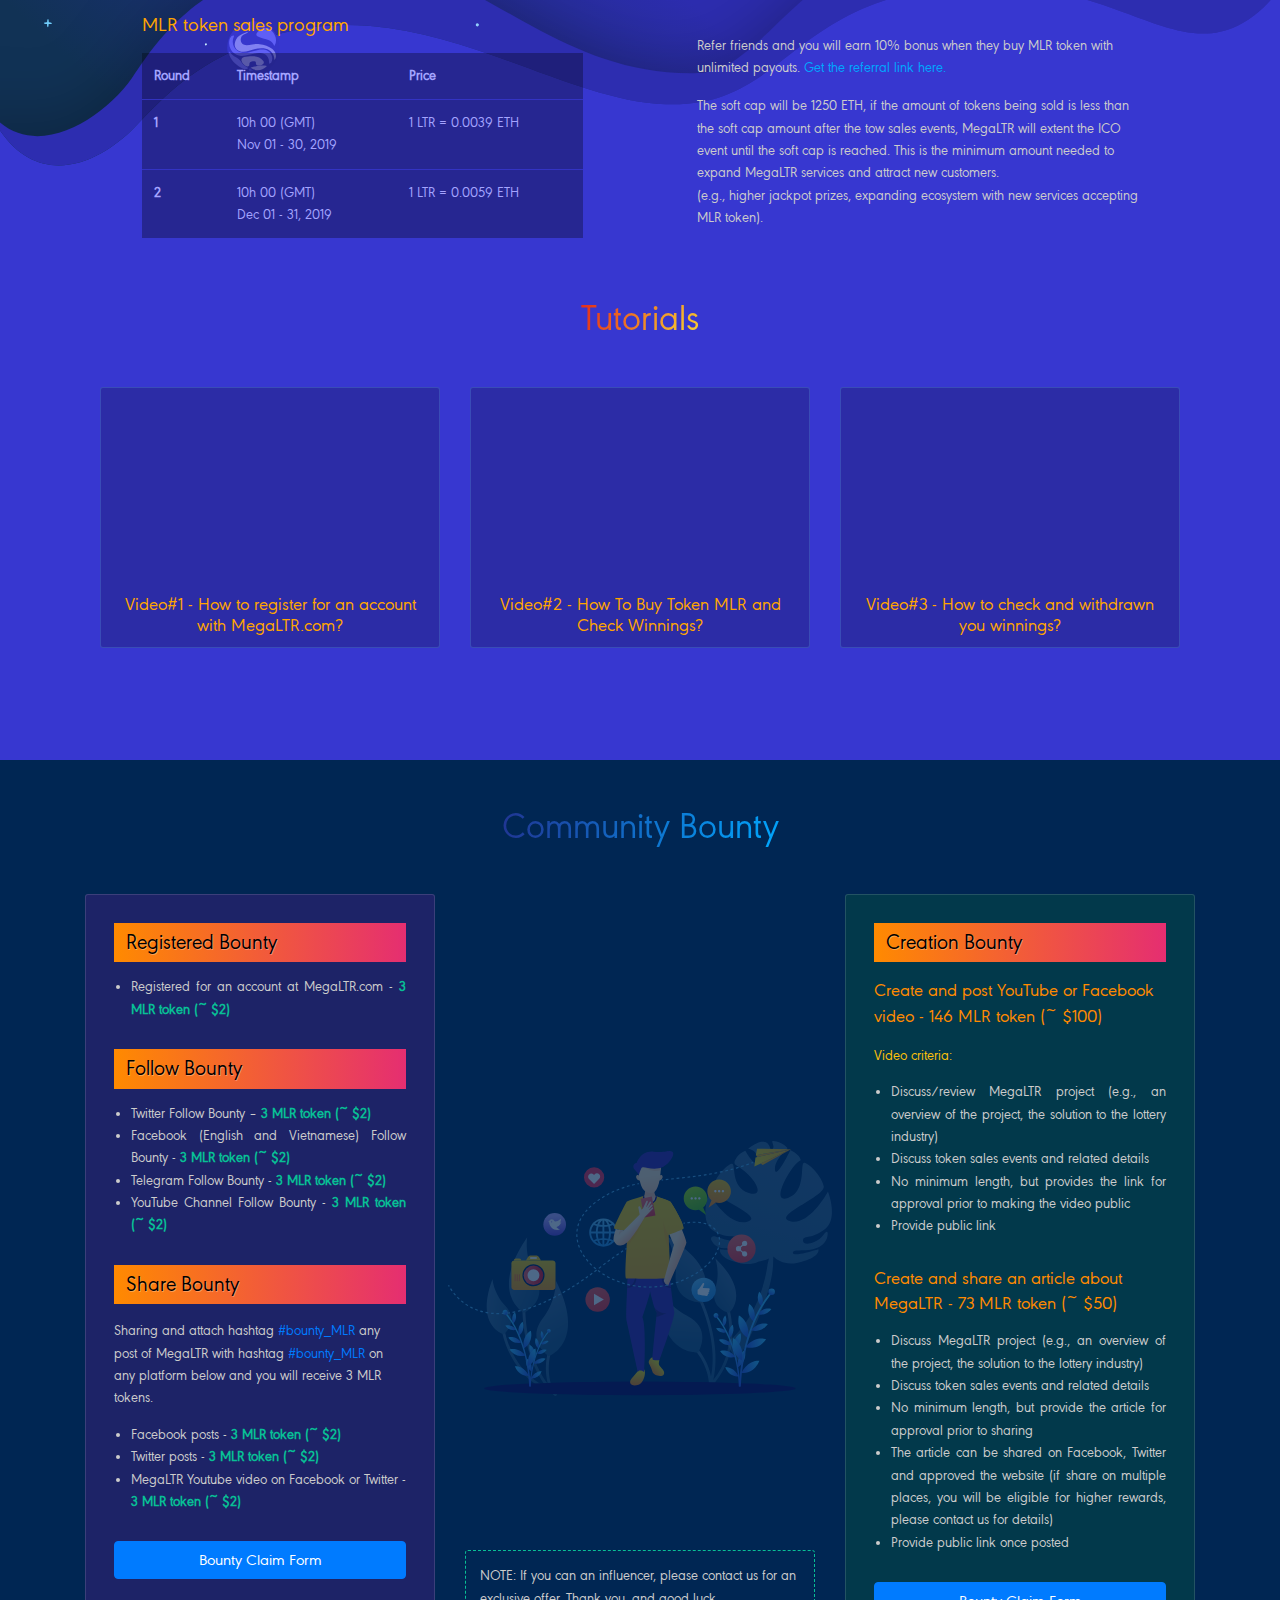
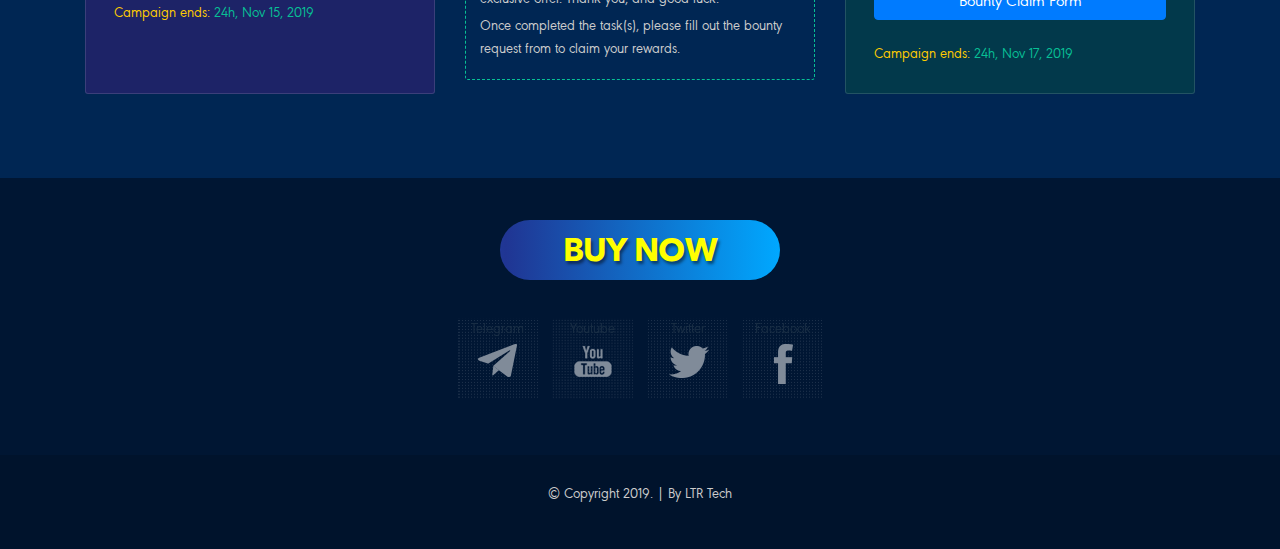
==== commit f4b4a4a2: "update" ====
--- a/index.html
+++ b/index.html
@@ -23,7 +23,7 @@
         <div class="collapse navbar-collapse" id="navbarCollapse">
             <ul class="navbar-nav mx-auto">
                 <li class="nav-item active">
-                    <a class="nav-link" href="#neo1">Token sales</a>
+                    <a class="nav-link" href="#neo1">Home</a>
                 </li>
                 <li class="nav-item">
                     <a class="nav-link" href="#neo2">Introducing</a>
@@ -38,7 +38,7 @@
                     <a class="nav-link" href="#neo5">Roadmap</a>
                 </li>
                 <li class="nav-item">
-                    <a class="nav-link" href="#neo6">Tutorials</a>
+                    <a class="nav-link" href="#neo6">Token sales</a>
                 </li>
                 <li class="nav-item">
                     <a class="nav-link" href="#neo7">Community Bounty</a>
@@ -140,9 +140,6 @@
                 <div class="mt-3">
                     <a class="btn-buy-now" href="#"><span>Buy now</span></a>
                 </div>
-                <div class="mt-3">
-                    NOTE: You may not participate in the ICO if you are a citizen or resident of the United States of America.
-                </div>
             </div>
         </div>
         <div class="text-center mt-5">
@@ -465,10 +462,74 @@
     <div class="container">
         <div class="section-head">
             <h2>
-                <small>Tutorials</small>
-                <br><span>MegaLTR and check</span></h2>
+                <small>Program</small>
+                <br><span>Token Sales</span>
+            </h2>
+            <h5>
+                You may not participate in the ICO if you are a citizen or resident of the United States of America.
+            </h5>
+        </div>
+        <div class="token-sales">
+            <div class="container">
+                <div class="row">
+                    <div class="col-md-6">
+                        <div class="paragraph3">
+                            <h4>MLR token sales program</h4>
+                            <table class="table table-token">
+                                <thead>
+                                <tr>
+                                    <th scope="col">Round</th>
+                                    <th scope="col">Timestamp</th>
+                                    <th scope="col">Price</th>
+                                </tr>
+                                </thead>
+                                <tbody>
+                                <tr>
+                                    <th scope="row">1</th>
+                                    <td>
+                                        10h 00 (GMT)</br>
+                                        Nov 01 - 30, 2019
+                                    </td>
+                                    <td>1 LTR = 0.0039 ETH</td>
+                                </tr>
+                                <tr>
+                                    <th scope="row">2</th>
+                                    <td>
+                                        10h 00 (GMT)</br>
+                                        Dec 01 - 31, 2019
+                                    </td>
+                                    <td>1 LTR = 0.0059 ETH</td>
+                                </tr>
+                                </tbody>
+                            </table>
+
+                        </div>
+                    </div>
+                    <div class="col-md-6">
+                        <div class="paragraph3">
+                            <p class="mt-4">
+                                Refer friends and you will earn 10% bonus when they buy MLR token with unlimited payouts.
+                                <a href="£">Get the referral link here.</a>
+                            </p>
+                            <p>
+                                The soft cap will be 1250 ETH, if the amount of tokens being sold is less than the soft cap
+                                amount after the tow sales events, MegaLTR will extent the ICO event until the soft cap is
+                                reached. This is the minimum amount needed to expand MegaLTR services and attract new
+                                customers.
+                                </br>(e.g., higher jackpot prizes, expanding ecosystem with new services accepting
+                                MLR token).
+                            </p>
+                        </div>
+                    </div>
+                </div>
+            </div>
         </div>
         <div class="ecosystem news">
+            <div class="section-head">
+                <h2>
+                    <span>Tutorials</span>
+                </h2>
+            </div>
             <div class="ecosystem-wrap">
                 <div class="ecosystem-item">
                     <div class="ecosystem-thumb">
--- a/css/style.css
+++ b/css/style.css
@@ -494,10 +494,14 @@
     font-size: 24px;
 }
 
-.section-main:nth-child(2n+0) .section-head h2 * {
+.section-main:nth-child(2n+1) .section-head h2 * {
     background: radial-gradient(circle farthest-corner at right bottom, #f9da33 0%, #e42a19 100%);
     -webkit-background-clip: text;
     -webkit-text-fill-color: transparent;
+}
+
+.section-head h5{
+    margin-top: 0.5em;
 }
 
 .paragraph {
@@ -967,6 +971,37 @@
     -webkit-animation: ware ease-out infinite 1.2s;
 }
 
+.sec-6 {
+    background: #3737d0 url(./../img/plus-bck.svg) center top no-repeat;
+    background-size: 110%;
+}
+
+.token-sales {
+}
+
+.paragraph3 {
+    padding: 3em;
+}
+
+.paragraph3 h4 {
+    font-size: 20px;
+    color: orange;
+}
+
+.paragraph3 a {
+    color: #00a8ff;
+}
+
+.table-token {
+    color: #a4a4ff;
+    margin: 1em 0;
+}
+
+.table-token td,
+.table-token th {
+    background-color: rgba(0,0,0,.3);
+    border-color: rgba(55,55,208,0.8);
+}
 
 @-webkit-keyframes ware {
     from {
